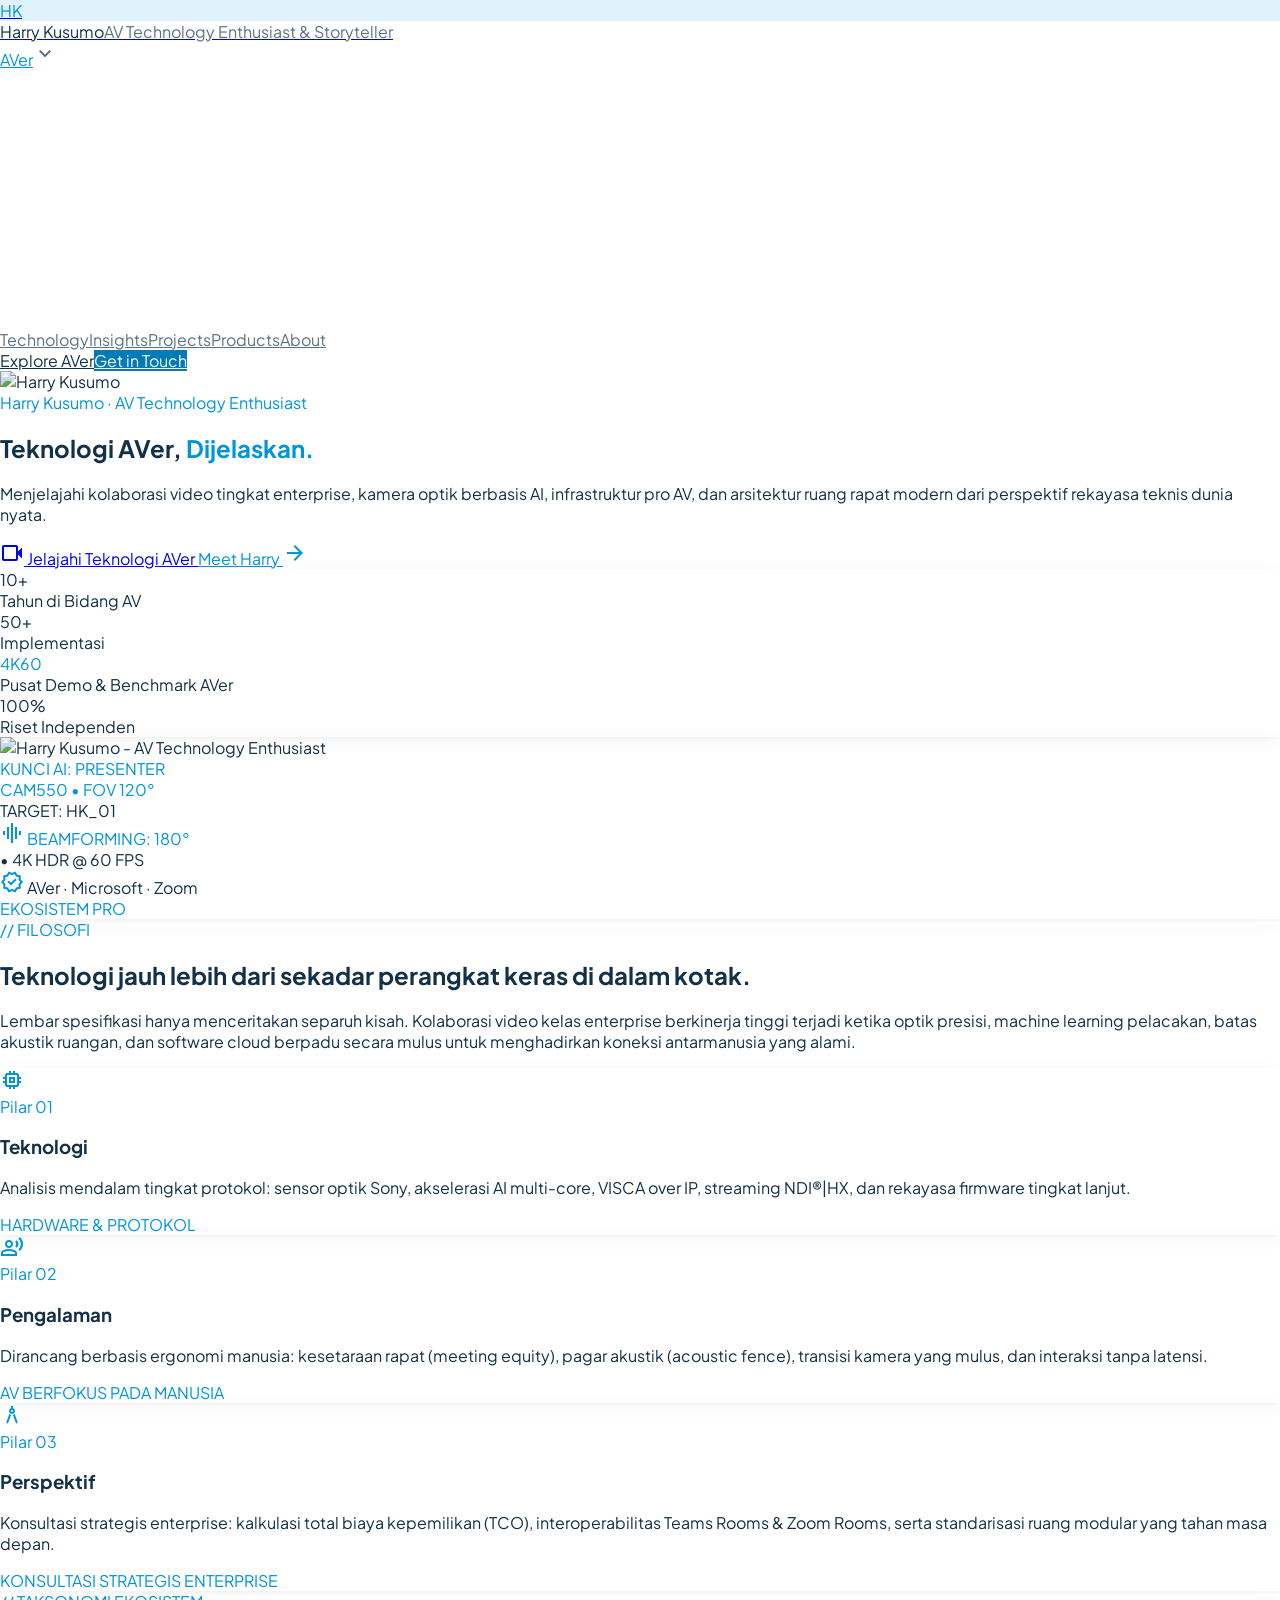
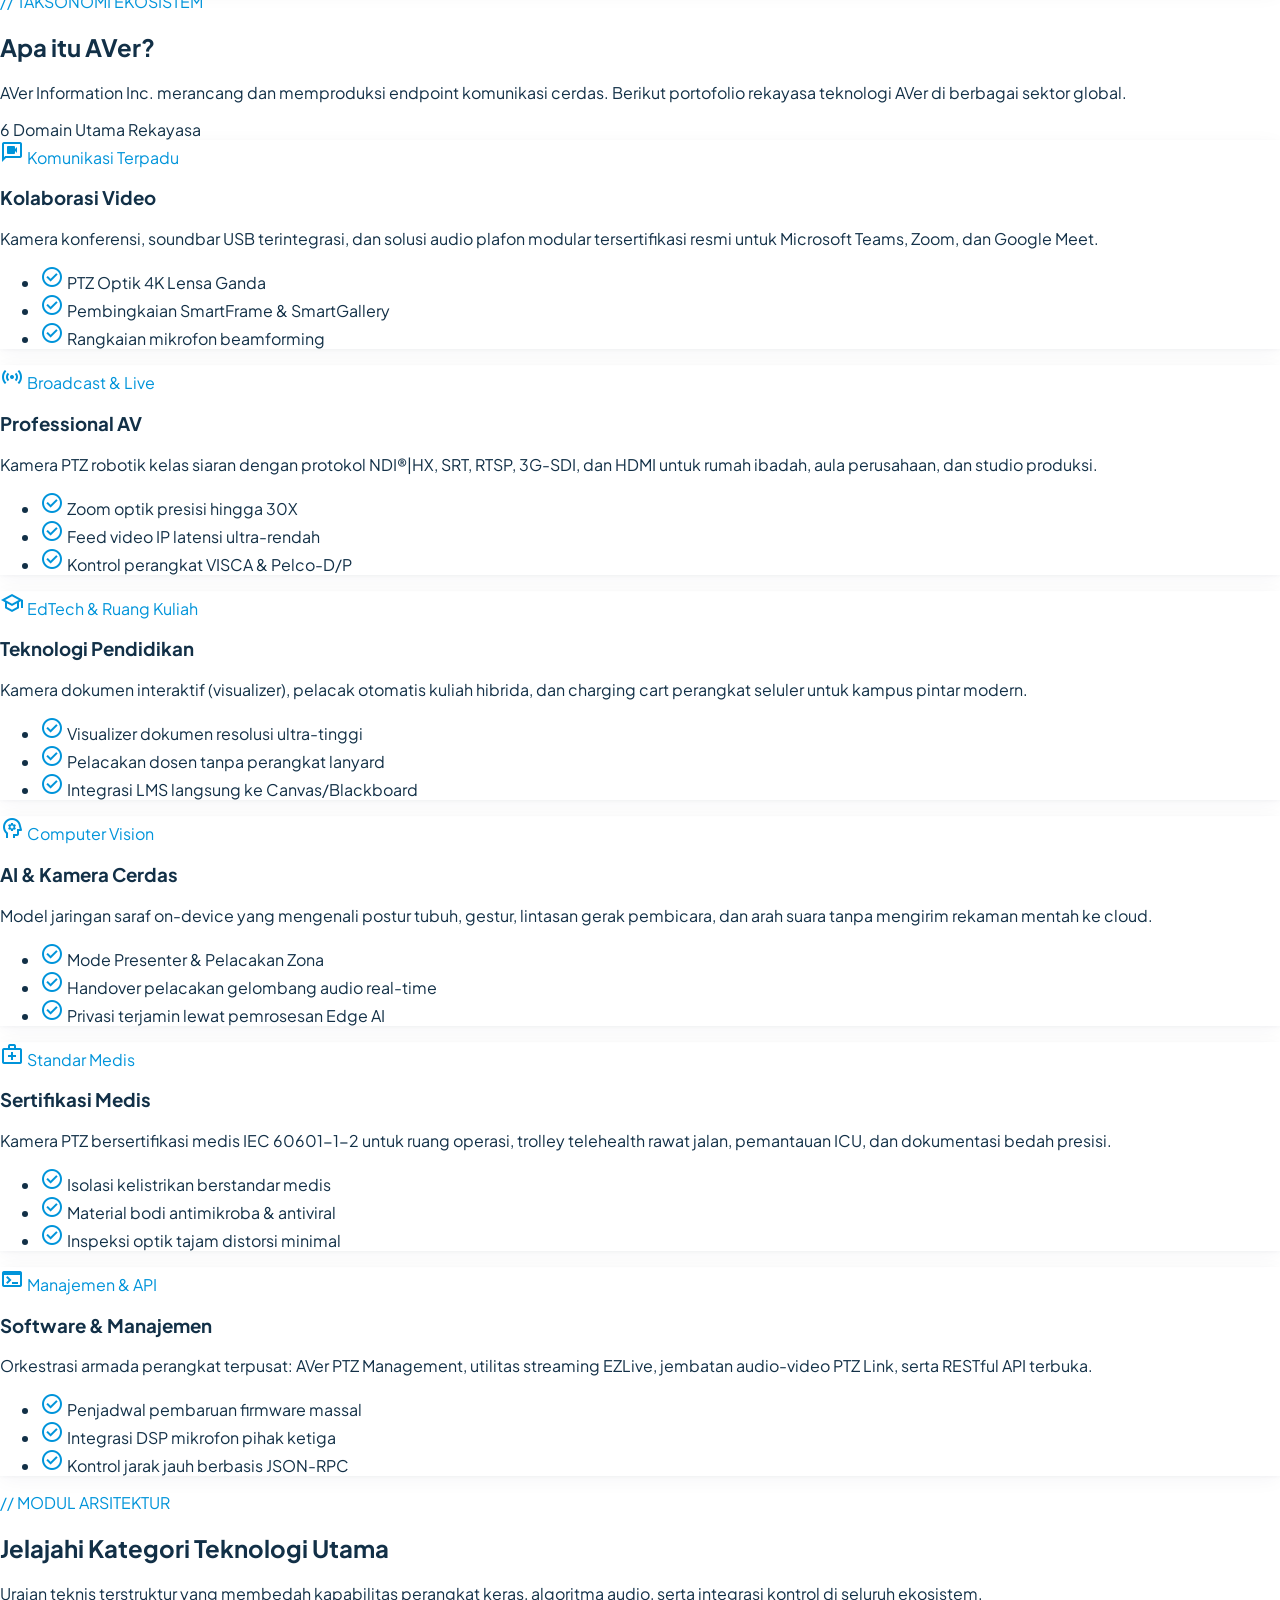
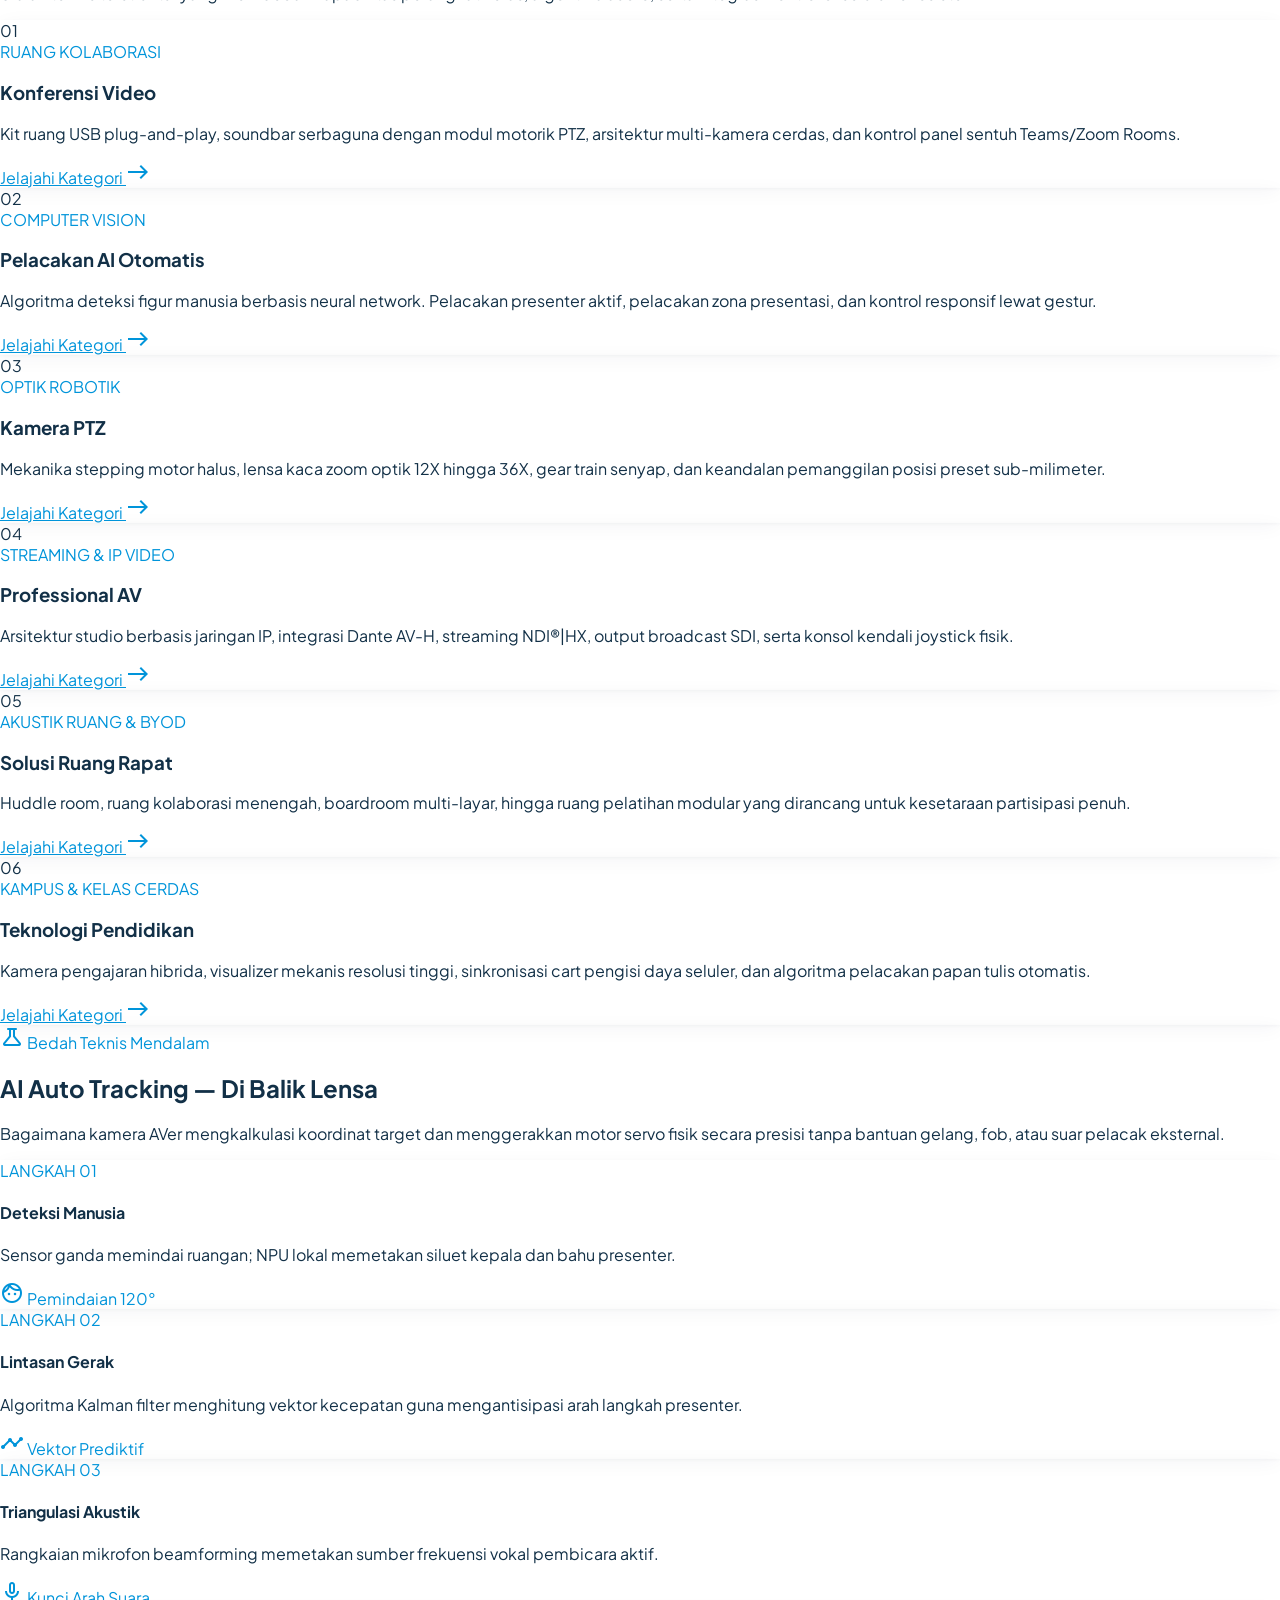
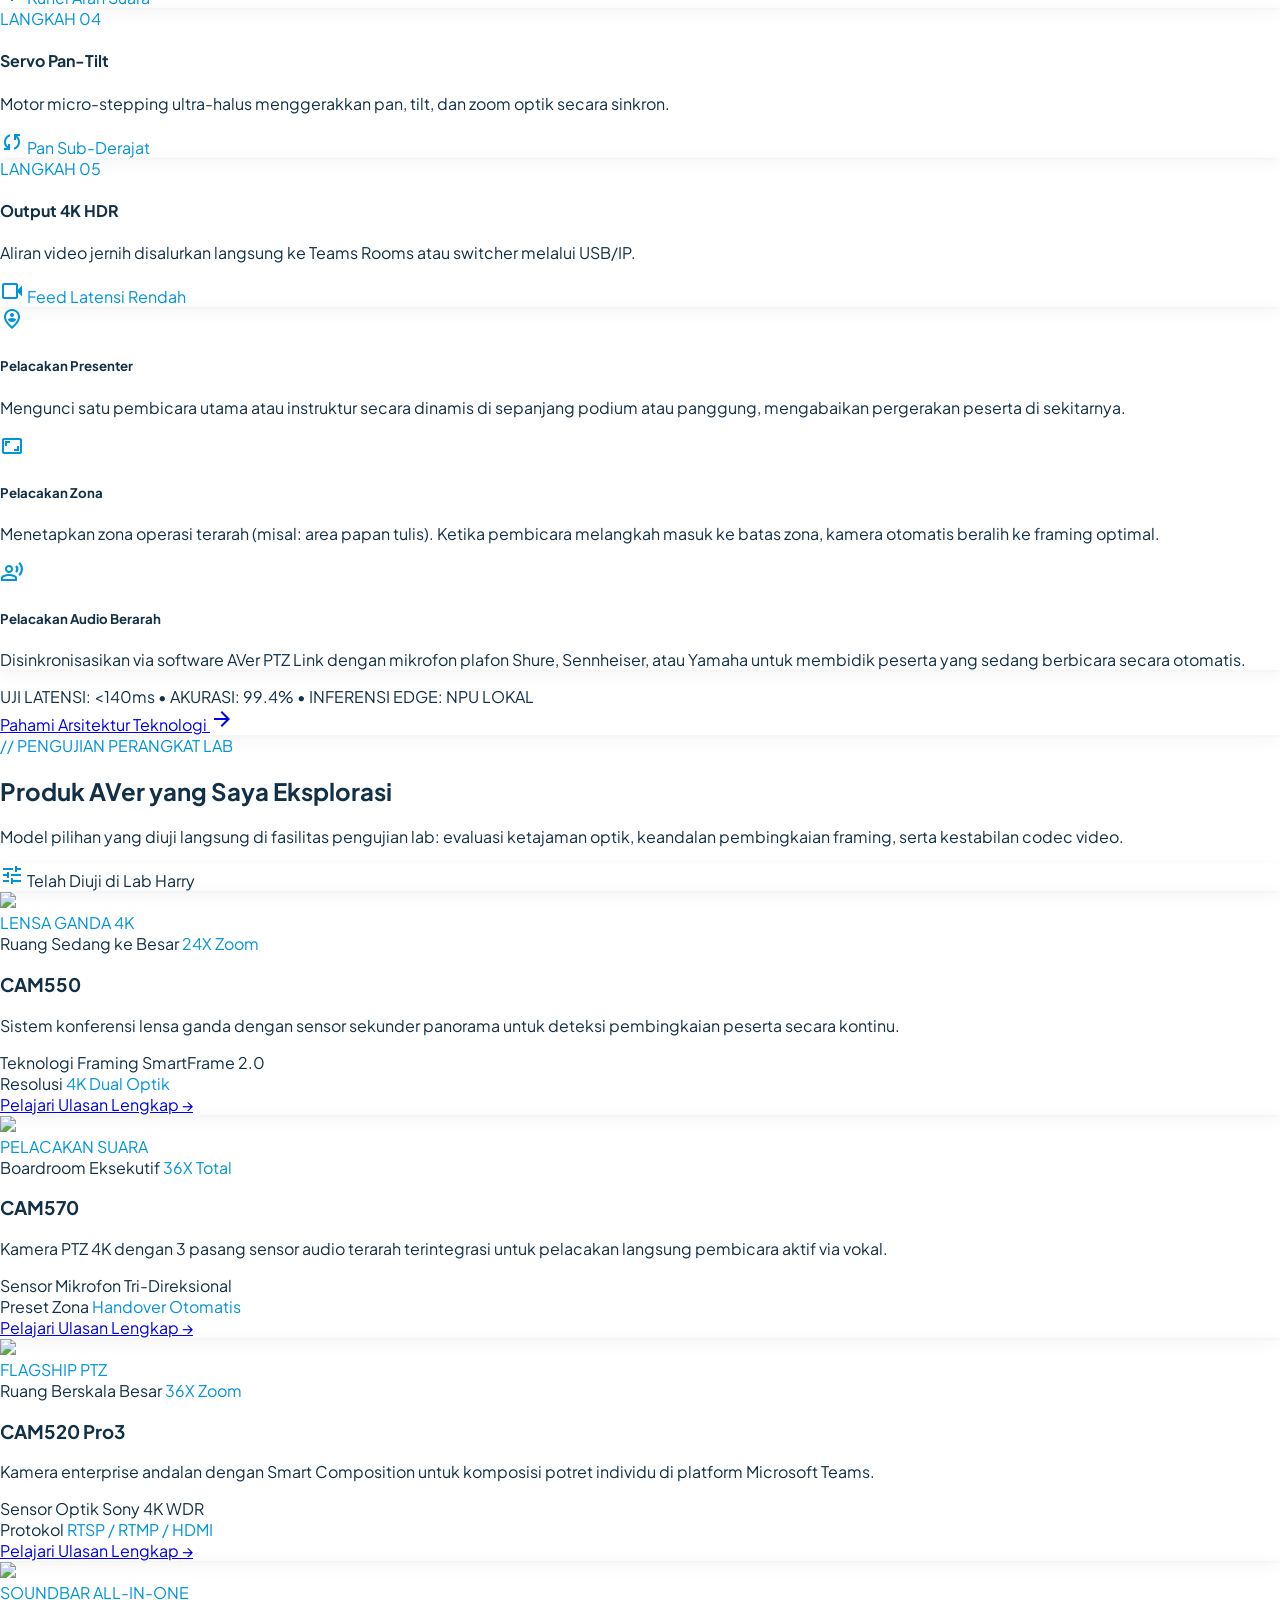
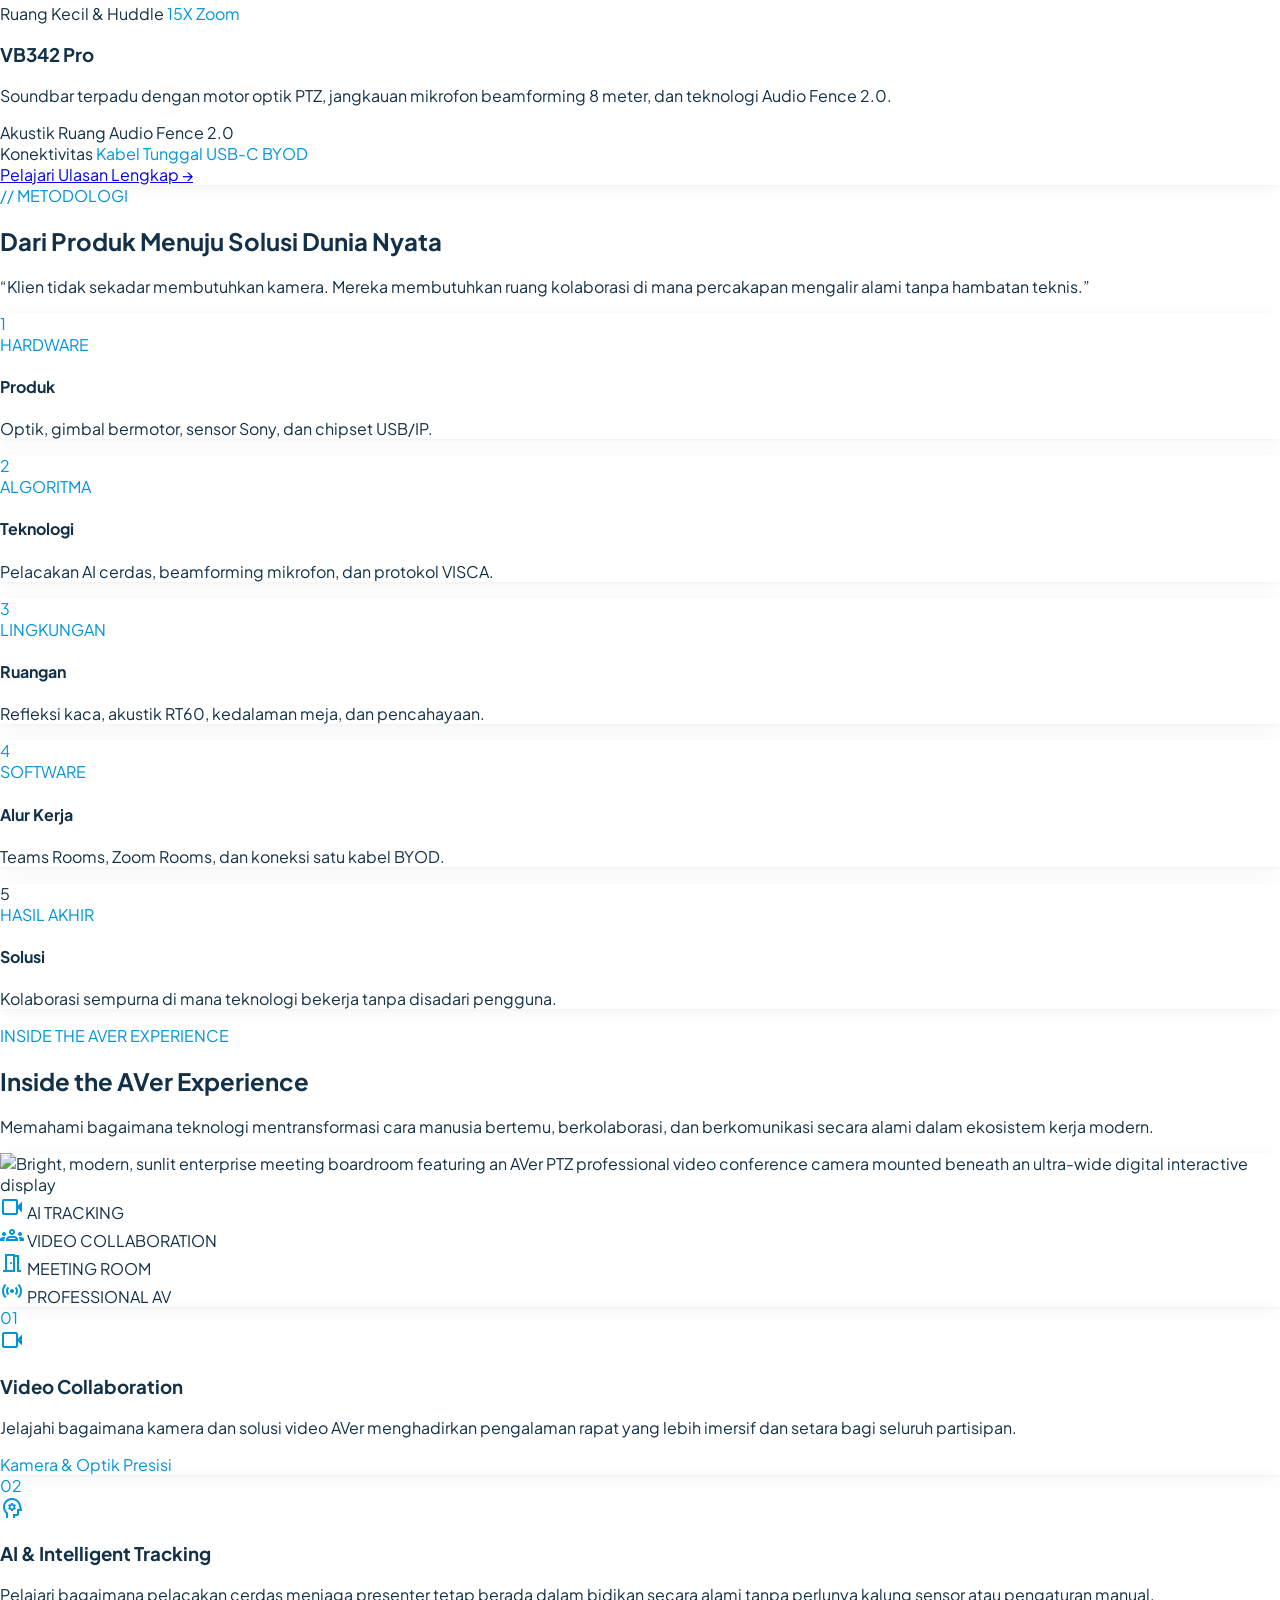
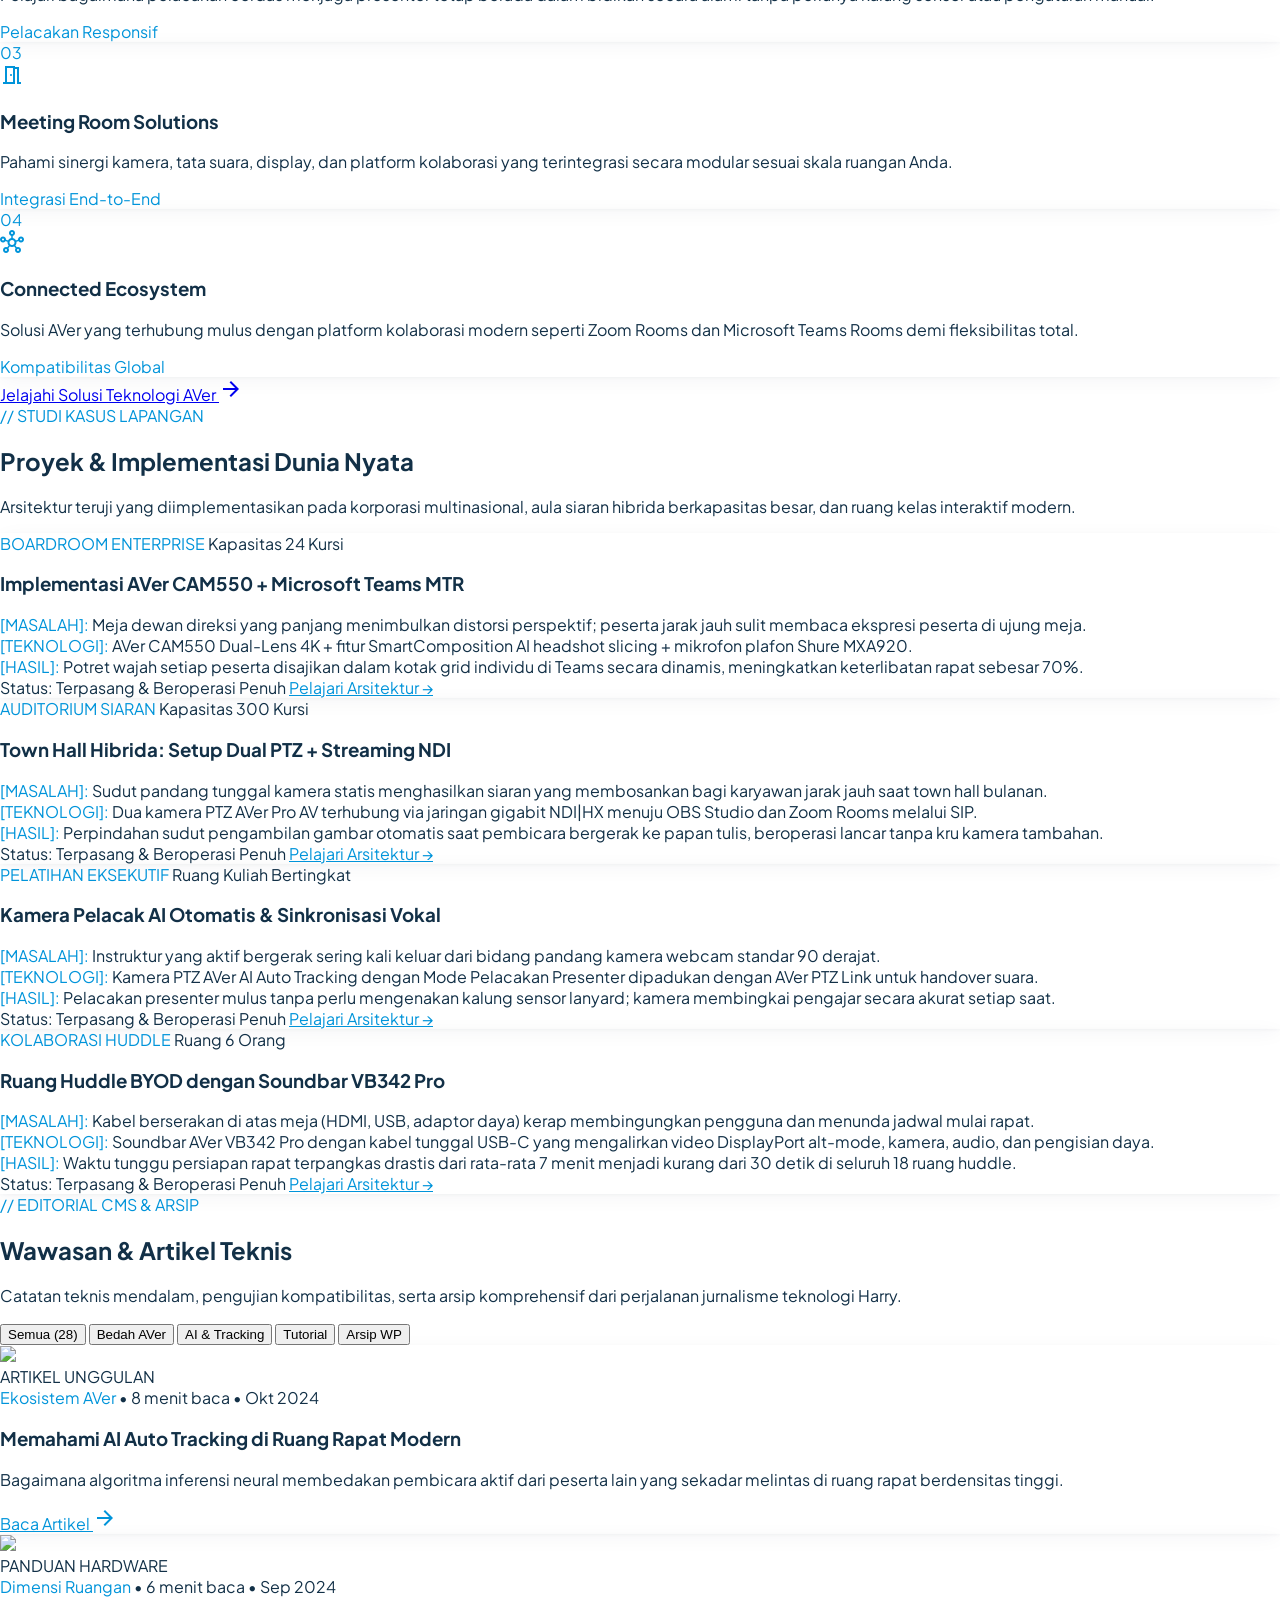
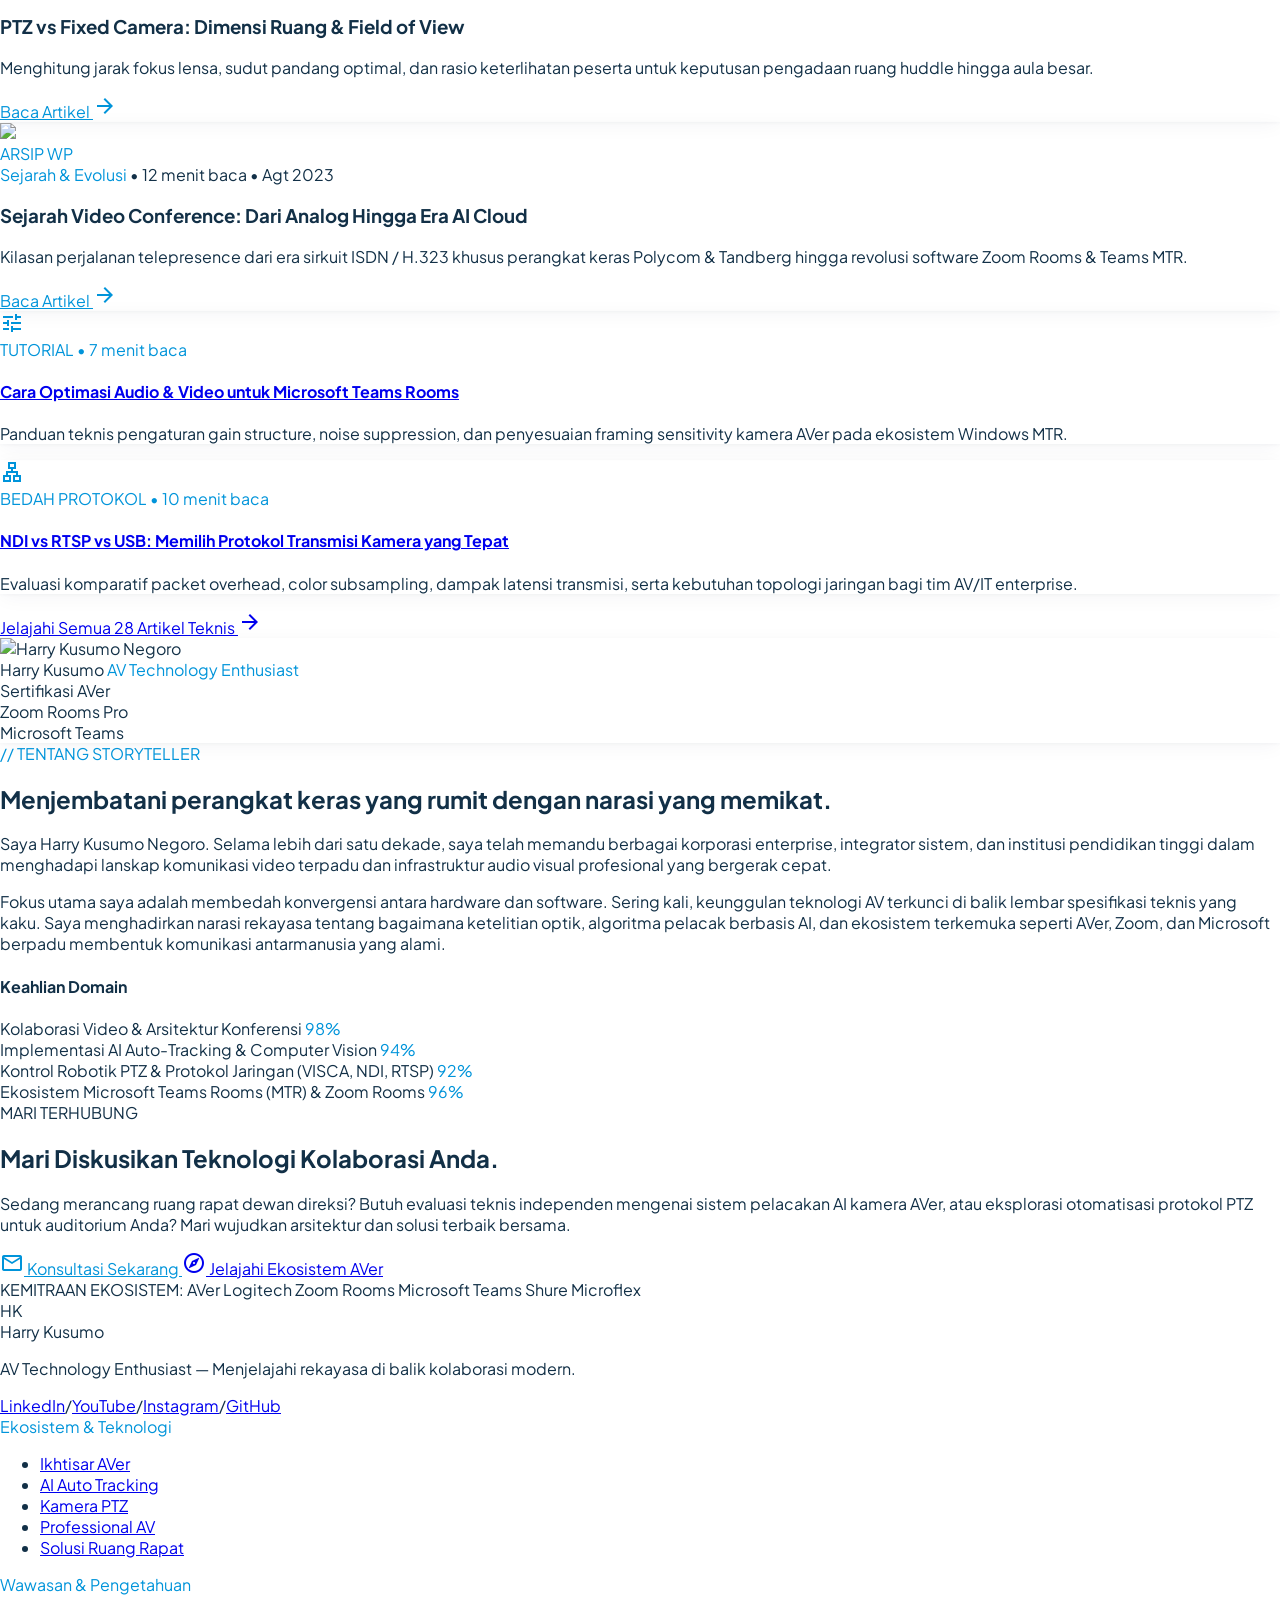
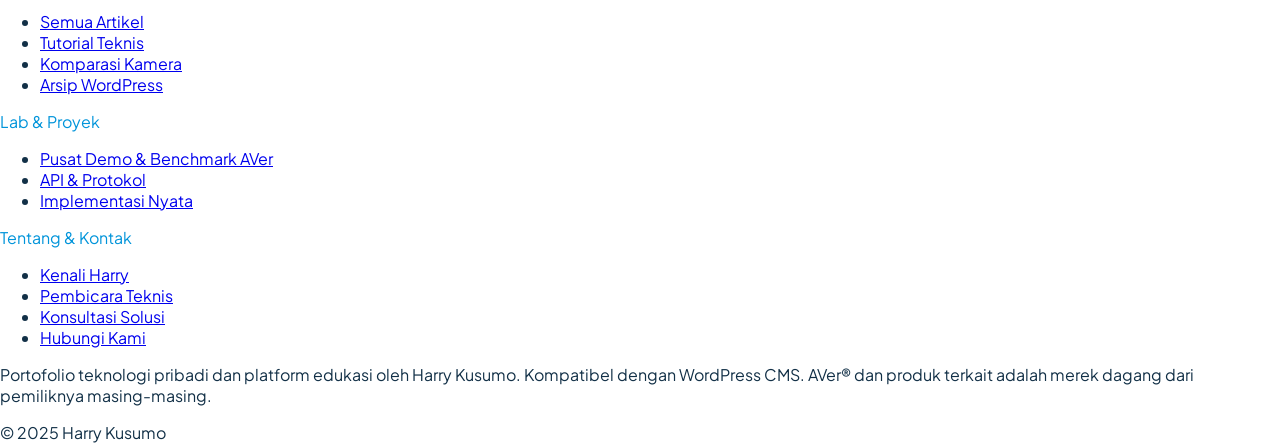
==== index.html @ a8d1ad48 "first commit" ====
<!DOCTYPE html><html class="light" lang="id" style=""><head>
<meta charset="utf-8"/>
<meta content="width=device-width, initial-scale=1.0" name="viewport"/>
<meta content="web_standard" name="shell-type"/>
<link href="https://fonts.googleapis.com" rel="preconnect"/>
<link crossorigin="" href="https://fonts.gstatic.com" rel="preconnect"/>
<link href="https://fonts.googleapis.com/css2?family=Inter:wght@400;500;600;700&amp;family=JetBrains+Mono:wght@400;500;600&amp;family=Plus+Jakarta+Sans:wght@400;500;600;700;800&amp;display=swap" rel="stylesheet"/>
<link href="https://fonts.googleapis.com/css2?family=Material+Symbols+Outlined:opsz,wght,FILL,GRAD@20..48,100..700,0..1,-50..200" rel="stylesheet"/>
<link href="style.css" rel="stylesheet"/>
<script src="https://cdn.tailwindcss.com?plugins=forms,container-queries"></script>
<script src="/tailwind-config.js"></script>
<style>
    @layer base {
      html, body { margin: 0; padding: 0; }
      body { overscroll-behavior: none; }
      main > :first-child { margin-top: 0 !important; }
      main > :last-child { margin-bottom: 0 !important; }
    }
    ::-webkit-scrollbar { display: none; }
    .mega-menu{opacity:0;visibility:hidden;transform:translateY(8px);transition:all 0.2s cubic-bezier(0.16,1,0.3,1);}
    .group:hover .mega-menu{opacity:1;visibility:visible;transform:translateY(0);}
</style>
</head>
<body class="bg-white font-body text-[15px] leading-relaxed text-slate-body antialiased selection:bg-primary/20 selection:text-dark-navy">
<!-- NAVIGASI ATAS TETAP (Putih Bersih + Aksen Biru AVer) -->
<header class="fixed top-0 left-0 right-0 w-full z-50 bg-surface-container-lowest/90 backdrop-blur-xl border-b border-outline-variant/30 shadow-[0_1px_8px_rgba(4,30,45,0.04)]"><div class="h-20 max-w-7xl mx-auto px-6 lg:px-12 flex items-center justify-between"><div class="flex items-center gap-8"><a class="flex items-center gap-3.5 group" data-path="home" href="index.html"><div class="w-10 h-10 rounded-lg bg-surface-container flex items-center justify-center border border-outline-variant/40 group-hover:border-primary transition-colors"><span class="font-headline-sm text-headline-sm text-primary font-bold">HK</span></div><div class="flex flex-col"><span class="font-label-md text-label-md font-bold text-on-surface tracking-tight leading-none group-hover:text-primary transition-colors">Harry Kusumo</span><span class="font-caption text-caption text-on-surface-variant font-medium mt-1 leading-none">AV Technology Enthusiast &amp; Storyteller</span></div></a><nav class="hidden lg:flex items-center gap-7" data-active-classes="text-primary font-bold"><div class="relative group py-6"><a aria-current="page" class="transition-colors flex items-center gap-1.5 text-primary font-bold" data-path="aver" href="aver.html">AVer<span class="material-symbols-outlined text-[18px] text-on-surface-variant group-hover:rotate-180 transition-transform duration-200">expand_more</span></a><div class="mega-menu absolute left-0 top-full w-[640px] bg-surface-container-lowest rounded-xl border border-outline-variant/40 shadow-[0_16px_36px_-4px_rgba(4,30,45,0.08),0_4px_12px_-2px_rgba(4,30,45,0.03)] p-6"><div class="grid grid-cols-2 gap-3.5"><a class="p-3 rounded-lg bg-surface hover:bg-surface-container-low transition-colors flex flex-col group/item" data-path="aver-about" href="aver_solutions.html#about-aver"><div class="flex items-center gap-2 mb-1"><span class="font-label-technical text-label-technical text-primary uppercase">01 Corporate</span></div><span class="font-label-md text-label-md text-on-surface font-semibold group-hover/item:text-primary transition-colors">About AVer</span><span class="font-caption text-caption text-on-surface-variant mt-0.5">Profil perusahaan, inovasi AI optics &amp; ekosistem AVer</span></a><a class="p-3 rounded-lg bg-surface hover:bg-surface-container-low transition-colors flex flex-col group/item" data-path="aver-solutions" href="aver_solutions.html"><div class="flex items-center gap-2 mb-1"><span class="font-label-technical text-label-technical text-primary uppercase">02 Ecosystem</span></div><span class="font-label-md text-label-md text-on-surface font-semibold group-hover/item:text-primary transition-colors">Solutions</span><span class="font-caption text-caption text-on-surface-variant mt-0.5">Meeting Rooms, Pro AV Broadcasting, Education &amp; Medical</span></a><a class="p-3 rounded-lg bg-surface hover:bg-surface-container-low transition-colors flex flex-col group/item" data-path="aver-products-cat" href="products.html"><div class="flex items-center gap-2 mb-1"><span class="font-label-technical text-label-technical text-primary uppercase">03 Hardware</span></div><span class="font-label-md text-label-md text-on-surface font-semibold group-hover/item:text-primary transition-colors">Products</span><span class="font-caption text-caption text-on-surface-variant mt-0.5">Kamera PTZ 4K, Video Bars, Audio Tracking &amp; Visualizer</span></a><a class="p-3 rounded-lg bg-surface hover:bg-surface-container-low transition-colors flex flex-col group/item" data-path="aver-support" href="product_detail.html#support"><div class="flex items-center gap-2 mb-1"><span class="font-label-technical text-label-technical text-primary uppercase">04 Service</span></div><span class="font-label-md text-label-md text-on-surface font-semibold group-hover/item:text-primary transition-colors">Support</span><span class="font-caption text-caption text-on-surface-variant mt-0.5">Garansi resmi, firmware update, &amp; konsultasi unit demo</span></a><a class="p-3 rounded-lg bg-surface hover:bg-surface-container-low transition-colors flex flex-col group/item col-span-2" data-path="aver-media-room" href="insights.html"><div class="flex items-center justify-between"><div class="flex flex-col"><div class="flex items-center gap-2 mb-1"><span class="font-label-technical text-label-technical text-primary uppercase">05 Press &amp; News</span></div><span class="font-label-md text-label-md text-on-surface font-semibold group-hover/item:text-primary transition-colors">Media Room</span><span class="font-caption text-caption text-on-surface-variant mt-0.5">Berita teknologi AVer terbaru, artikel teknis, &amp; liputan event</span></div><span class="material-symbols-outlined text-primary group-hover/item:translate-x-1 transition-transform">newspaper</span></div></a></div><div class="mt-4 pt-3.5 border-t border-outline-variant/30 flex items-center justify-between"><span class="font-caption text-caption text-on-surface-variant">Hardware architecture &amp; technical deep dives</span><a class="font-label-md text-label-md text-primary hover:text-primary-container font-semibold inline-flex items-center gap-1 transition-colors" data-path="aver-products" href="products.html">Explore All AVer Products →</a></div></div></div><a class="font-label-md text-label-md text-on-surface-variant hover:text-on-surface transition-colors" data-path="technology" href="index.html#core-tech">Technology</a><a class="font-label-md text-label-md text-on-surface-variant hover:text-on-surface transition-colors" data-path="insights" href="insights.html">Insights</a><a class="font-label-md text-label-md text-on-surface-variant hover:text-on-surface transition-colors" data-path="projects" href="index.html#projects">Projects</a><a class="font-label-md text-label-md text-on-surface-variant hover:text-on-surface transition-colors" data-path="products" href="products.html">Products</a><a class="font-label-md text-label-md text-on-surface-variant hover:text-on-surface transition-colors" data-path="about" href="about.html">About</a></nav></div><div class="flex items-center gap-3.5"><a class="hidden sm:inline-flex items-center justify-center px-4 h-10 rounded-lg bg-surface-container-lowest border border-outline-variant/50 text-on-surface font-label-md text-label-md hover:border-primary hover:text-primary transition-all" data-path="aver" href="aver.html">Explore AVer</a><a class="inline-flex items-center justify-center px-5 h-10 rounded-lg bg-primary-container text-on-primary-container font-label-md text-label-md hover:bg-primary transition-all shadow-[0_2px_8px_rgba(0,123,182,0.25)]" data-path="contact" href="contact.html">Get in Touch</a><div class="pl-2 border-l border-outline-variant/40"><img alt="Harry Kusumo" class="w-8 h-8 rounded-full object-cover border border-outline-variant/40" src="https://lh3.googleusercontent.com/aida/[base64]"/></div></div></div></header>
<main class="w-full pt-20 bg-white">
<!-- 1. HERO SECTION -->
<section class="relative w-full bg-gradient-to-b from-bg-light-alt via-white to-white overflow-hidden py-16 lg:py-24 border-b border-border-subtle">
<!-- Pencahayaan lembut khas rekayasa teknologi -->
<div class="absolute top-0 right-1/4 w-[600px] h-[350px] bg-primary/5 rounded-full blur-3xl pointer-events-none -z-10"></div>
<div class="max-w-7xl mx-auto px-6 lg:px-12">
<div class="grid grid-cols-1 lg:grid-cols-12 gap-12 items-center">
<!-- Kolom Kiri: Fokus Tipografi -->
<div class="lg:col-span-7 flex flex-col items-start">
<!-- Lencana Status -->
<div class="inline-flex items-center gap-2 px-3.5 py-1.5 rounded-full bg-bg-ice border border-border-clean mb-6 shadow-sm">
<span class="w-2 h-2 rounded-full bg-primary animate-pulse"></span>
<span class="font-code text-xs font-semibold text-primary uppercase tracking-wider">Harry Kusumo · AV Technology Enthusiast</span>
</div>
<!-- Judul Utama -->
<h1 class="font-headline font-extrabold text-4xl sm:text-5xl lg:text-[54px] tracking-tight leading-[1.12] mb-6 text-dark-navy">Teknologi AVer, <span class="text-primary">Dijelaskan.</span></h1>
<p class="font-body text-lg text-slate-body max-w-2xl mb-8 leading-relaxed">
              Menjelajahi kolaborasi video tingkat enterprise, kamera optik berbasis AI, infrastruktur pro AV, dan arsitektur ruang rapat modern dari perspektif rekayasa teknis dunia nyata.
            </p>
<!-- Tombol Aksi (Dual CTAs) -->
<div class="flex flex-wrap items-center gap-4 w-full sm:w-auto">
<a class="inline-flex items-center justify-center gap-2 px-6 py-3.5 rounded-lg bg-primary text-white font-headline text-sm font-semibold hover:bg-primary-dark transition-all shadow-md hover:shadow-primary/25" href="#aver-ecosystem">
<span class="material-symbols-outlined text-[20px]">videocam</span>
<span class="">Jelajahi Teknologi AVer</span>
</a>
<a class="inline-flex items-center justify-center gap-2 px-6 py-3.5 rounded-lg bg-white border border-primary text-primary font-headline text-sm font-semibold hover:bg-bg-ice transition-all shadow-sm" href="#about-harry">
<span class="">Meet Harry</span>
<span class="material-symbols-outlined text-[18px]">arrow_forward</span>
</a>
</div>
<!-- Metrik Telemetri Uji Lab -->
<div class="mt-12 pt-6 w-full grid grid-cols-2 sm:grid-cols-4 gap-4 bg-white border border-border-clean p-5 rounded-xl card-clean-shadow">
<div class="border-r border-border-clean/60 last:border-0 pr-2">
<div class="font-headline text-2xl font-bold text-dark-navy">10+</div>
<div class="font-code text-[11px] text-slate-body uppercase tracking-wider mt-1">Tahun di Bidang AV</div>
</div>
<div class="border-r border-border-clean/60 last:border-0 pr-2">
<div class="font-headline text-2xl font-bold text-dark-navy">50+</div>
<div class="font-code text-[11px] text-slate-body uppercase tracking-wider mt-1">Implementasi</div>
</div>
<div class="border-r border-border-clean/60 last:border-0 pr-2">
<div class="font-headline text-2xl font-bold text-primary">4K60</div>
<div class="font-code text-[11px] text-slate-body uppercase tracking-wider mt-1">Pusat Demo & Benchmark AVer</div>
</div>
<div>
<div class="font-headline text-2xl font-bold text-dark-navy">100%</div>
<div class="font-code text-[11px] text-slate-body uppercase tracking-wider mt-1">Riset Independen</div>
</div>
</div>
</div>
<!-- Kolom Kanan: Potret Harry dengan Antarmuka Analisis Ruangan Modern -->
<div class="lg:col-span-5 relative flex justify-center">
<div class="relative w-full max-w-md bg-white rounded-2xl p-3 border border-border-clean card-clean-shadow">
<!-- Pembingkaian Kamera yang Bersih -->
<div class="relative overflow-hidden rounded-xl bg-bg-light-alt aspect-[4/5] border border-border-clean">
<img alt="Harry Kusumo - AV Technology Enthusiast" class="w-full h-full object-cover object-top" src="https://lh3.googleusercontent.com/aida-public/[base64]">
<!-- Lapisan Retikel Biru Presisi -->
<div class="absolute inset-4 pointer-events-none flex flex-col justify-between">
<!-- Retikel Atas -->
<div class="flex justify-between items-start">
<div class="w-5 h-5 border-t-2 border-l-2 border-primary"></div>
<div class="bg-white/95 backdrop-blur-md px-2.5 py-1 rounded-md border border-border-clean font-code text-[10px] font-semibold text-primary flex items-center gap-1.5 shadow-sm">
<span class="w-1.5 h-1.5 rounded-full bg-primary animate-pulse"></span>
<span class="">KUNCI AI: PRESENTER</span>
</div>
<div class="w-5 h-5 border-t-2 border-r-2 border-primary"></div>
</div>
<!-- Kotak Pembatas Tengah -->
<div class="self-center w-40 h-44 border border-dashed border-primary/50 rounded-lg relative flex flex-col justify-between p-1.5">
<div class="font-code text-[9px] font-medium text-primary bg-white/90 px-1.5 py-0.5 rounded shadow-xs self-start border border-border-clean">
                      CAM550 • FOV 120°
                    </div>
<div class="font-code text-[9px] font-medium text-dark-navy bg-white/90 px-1.5 py-0.5 rounded shadow-xs self-end border border-border-clean">
                      TARGET: HK_01
                    </div>
</div>
<!-- Pembacaan Telemetri Bawah -->
<div class="flex justify-between items-end">
<div class="w-5 h-5 border-b-2 border-l-2 border-primary"></div>
<div class="bg-white/95 backdrop-blur-md px-3 py-1.5 rounded-lg border border-border-clean flex items-center gap-2.5 shadow-sm">
<div class="flex items-center gap-1 text-primary">
<span class="material-symbols-outlined text-[14px]">graphic_eq</span>
<span class="font-code text-[10px] font-semibold">BEAMFORMING: 180°</span>
</div>
<span class="text-border-clean font-bold">•</span>
<span class="font-code text-[10px] text-slate-body font-medium">4K HDR @ 60 FPS</span>
</div>
<div class="w-5 h-5 border-b-2 border-r-2 border-primary"></div>
</div>
</div>
</div>
<!-- Lencana Ekosistem Perangkat -->
<div class="mt-3 px-3.5 py-2.5 bg-bg-light-alt rounded-lg border border-border-clean flex items-center justify-between">
<div class="flex items-center gap-2">
<span class="material-symbols-outlined text-primary text-[18px]">verified</span>
<span class="font-code text-xs font-semibold text-dark-navy">AVer · Microsoft · Zoom</span>
</div>
<span class="font-code text-[11px] font-semibold text-primary bg-bg-ice border border-border-clean px-2.5 py-0.5 rounded">EKOSISTEM PRO</span>
</div>
</div>
</div>
</div>
</div>
</section>
<!-- 2. SECTION FILOSOFI (3 Pilar pada Latar Biru Sangat Terang #F4FAFD) -->
<section class="w-full bg-bg-light-alt py-20 border-b border-border-clean">
<div class="max-w-7xl mx-auto px-6 lg:px-12">
<div class="max-w-3xl mb-14">
<span class="font-code text-xs font-bold text-primary uppercase tracking-wider block mb-2">// FILOSOFI</span>
<h2 class="font-headline font-bold text-3xl sm:text-4xl text-dark-navy mb-4 leading-tight">
            Teknologi jauh lebih dari sekadar perangkat keras di dalam kotak.
          </h2>
<p class="font-body text-base sm:text-lg text-slate-body leading-relaxed">
            Lembar spesifikasi hanya menceritakan separuh kisah. Kolaborasi video kelas enterprise berkinerja tinggi terjadi ketika optik presisi, machine learning pelacakan, batas akustik ruangan, dan software cloud berpadu secara mulus untuk menghadirkan koneksi antarmanusia yang alami.
          </p>
</div>
<!-- 3 Pilar Utama -->
<div class="grid grid-cols-1 md:grid-cols-3 gap-8">
<!-- Pilar 01 -->
<div class="bg-white rounded-xl p-8 border border-border-clean card-clean-shadow card-hover-shadow flex flex-col justify-between group">
<div>
<div class="w-12 h-12 rounded-lg bg-bg-ice border border-border-clean text-primary flex items-center justify-center mb-6 group-hover:bg-primary group-hover:text-white transition-colors">
<span class="material-symbols-outlined text-[26px]">memory</span>
</div>
<div class="font-code text-xs font-bold text-primary uppercase tracking-wider mb-2">Pilar 01</div>
<h3 class="font-headline font-bold text-xl text-dark-navy mb-3">Teknologi</h3>
<p class="font-body text-sm text-slate-body leading-relaxed">
                Analisis mendalam tingkat protokol: sensor optik Sony, akselerasi AI multi-core, VISCA over IP, streaming NDI®|HX, dan rekayasa firmware tingkat lanjut.
              </p>
</div>
<div class="mt-6 pt-4 border-t border-border-clean/60 flex items-center gap-2 font-code text-xs font-semibold text-primary">
<span class="">HARDWARE &amp; PROTOKOL</span>
</div>
</div>
<!-- Pilar 02 -->
<div class="bg-white rounded-xl p-8 border border-border-clean card-clean-shadow card-hover-shadow flex flex-col justify-between group">
<div>
<div class="w-12 h-12 rounded-lg bg-bg-ice border border-border-clean text-primary flex items-center justify-center mb-6 group-hover:bg-primary group-hover:text-white transition-colors">
<span class="material-symbols-outlined text-[26px]">record_voice_over</span>
</div>
<div class="font-code text-xs font-bold text-primary uppercase tracking-wider mb-2">Pilar 02</div>
<h3 class="font-headline font-bold text-xl text-dark-navy mb-3">Pengalaman</h3>
<p class="font-body text-sm text-slate-body leading-relaxed">
                Dirancang berbasis ergonomi manusia: kesetaraan rapat (meeting equity), pagar akustik (acoustic fence), transisi kamera yang mulus, dan interaksi tanpa latensi.
              </p>
</div>
<div class="mt-6 pt-4 border-t border-border-clean/60 flex items-center gap-2 font-code text-xs font-semibold text-primary">
<span class="">AV BERFOKUS PADA MANUSIA</span>
</div>
</div>
<!-- Pilar 03 -->
<div class="bg-white rounded-xl p-8 border border-border-clean card-clean-shadow card-hover-shadow flex flex-col justify-between group">
<div>
<div class="w-12 h-12 rounded-lg bg-bg-ice border border-border-clean text-primary flex items-center justify-center mb-6 group-hover:bg-primary group-hover:text-white transition-colors">
<span class="material-symbols-outlined text-[26px]">architecture</span>
</div>
<div class="font-code text-xs font-bold text-primary uppercase tracking-wider mb-2">Pilar 03</div>
<h3 class="font-headline font-bold text-xl text-dark-navy mb-3">Perspektif</h3>
<p class="font-body text-sm text-slate-body leading-relaxed">
                Konsultasi strategis enterprise: kalkulasi total biaya kepemilikan (TCO), interoperabilitas Teams Rooms &amp; Zoom Rooms, serta standarisasi ruang modular yang tahan masa depan.
              </p>
</div>
<div class="mt-6 pt-4 border-t border-border-clean/60 flex items-center gap-2 font-code text-xs font-semibold text-primary">
<span class="">KONSULTASI STRATEGIS ENTERPRISE</span>
</div>
</div>
</div>
</div>
</section>
<!-- 3. APA ITU AVer? (PETA TAKSONOMI EKOSISTEM) -->
<section class="w-full py-24 bg-white border-b border-border-clean" id="aver-ecosystem">
<div class="max-w-7xl mx-auto px-6 lg:px-12">
<div class="flex flex-col md:flex-row md:items-end justify-between mb-16 gap-6">
<div>
<span class="font-code text-xs font-bold text-primary uppercase tracking-wider block mb-2">// TAKSONOMI EKOSISTEM</span>
<h2 class="font-headline font-bold text-3xl sm:text-4xl text-dark-navy tracking-tight">Apa itu AVer?</h2>
<p class="font-body text-base text-slate-body max-w-2xl mt-3">
              AVer Information Inc. merancang dan memproduksi endpoint komunikasi cerdas. Berikut portofolio rekayasa teknologi AVer di berbagai sektor global.
            </p>
</div>
<div class="flex items-center gap-2.5 bg-bg-ice border border-border-clean px-4 py-2 rounded-lg shrink-0">
<span class="w-2.5 h-2.5 rounded-full bg-primary"></span>
<span class="font-code text-xs font-semibold text-dark-navy">6 Domain Utama Rekayasa</span>
</div>
</div>
<!-- Grid 6 Domain Ekosistem -->
<div class="grid grid-cols-1 md:grid-cols-2 lg:grid-cols-3 gap-6">
<!-- Domain 1 -->
<div class="bg-white rounded-xl p-7 border border-border-clean card-clean-shadow card-hover-shadow flex flex-col justify-between">
<div>
<div class="flex items-center justify-between mb-4">
<span class="material-symbols-outlined text-primary text-[32px]">video_chat</span>
<span class="font-code text-[11px] font-semibold px-2.5 py-1 rounded bg-bg-ice text-primary border border-border-clean uppercase">Komunikasi Terpadu</span>
</div>
<h3 class="font-headline font-bold text-xl text-dark-navy mb-2">Kolaborasi Video</h3>
<p class="font-body text-sm text-slate-body leading-relaxed mb-4">
                Kamera konferensi, soundbar USB terintegrasi, dan solusi audio plafon modular tersertifikasi resmi untuk Microsoft Teams, Zoom, dan Google Meet.
              </p>
</div>
<ul class="font-body text-xs text-slate-body space-y-2 pt-4 bg-bg-light-alt p-3.5 rounded-lg border border-border-clean/80">
<li class="flex items-center gap-2"><span class="material-symbols-outlined text-primary text-[16px]">check_circle</span> PTZ Optik 4K Lensa Ganda</li>
<li class="flex items-center gap-2"><span class="material-symbols-outlined text-primary text-[16px]">check_circle</span> Pembingkaian SmartFrame &amp; SmartGallery</li>
<li class="flex items-center gap-2"><span class="material-symbols-outlined text-primary text-[16px]">check_circle</span> Rangkaian mikrofon beamforming</li>
</ul>
</div>
<!-- Domain 2 -->
<div class="bg-white rounded-xl p-7 border border-border-clean card-clean-shadow card-hover-shadow flex flex-col justify-between">
<div>
<div class="flex items-center justify-between mb-4">
<span class="material-symbols-outlined text-primary text-[32px]">sensors</span>
<span class="font-code text-[11px] font-semibold px-2.5 py-1 rounded bg-bg-ice text-primary border border-border-clean uppercase">Broadcast &amp; Live</span>
</div>
<h3 class="font-headline font-bold text-xl text-dark-navy mb-2">Professional AV</h3>
<p class="font-body text-sm text-slate-body leading-relaxed mb-4">
                Kamera PTZ robotik kelas siaran dengan protokol NDI®|HX, SRT, RTSP, 3G-SDI, dan HDMI untuk rumah ibadah, aula perusahaan, dan studio produksi.
              </p>
</div>
<ul class="font-body text-xs text-slate-body space-y-2 pt-4 bg-bg-light-alt p-3.5 rounded-lg border border-border-clean/80">
<li class="flex items-center gap-2"><span class="material-symbols-outlined text-primary text-[16px]">check_circle</span> Zoom optik presisi hingga 30X</li>
<li class="flex items-center gap-2"><span class="material-symbols-outlined text-primary text-[16px]">check_circle</span> Feed video IP latensi ultra-rendah</li>
<li class="flex items-center gap-2"><span class="material-symbols-outlined text-primary text-[16px]">check_circle</span> Kontrol perangkat VISCA &amp; Pelco-D/P</li>
</ul>
</div>
<!-- Domain 3 -->
<div class="bg-white rounded-xl p-7 border border-border-clean card-clean-shadow card-hover-shadow flex flex-col justify-between">
<div>
<div class="flex items-center justify-between mb-4">
<span class="material-symbols-outlined text-primary text-[32px]">school</span>
<span class="font-code text-[11px] font-semibold px-2.5 py-1 rounded bg-bg-ice text-primary border border-border-clean uppercase">EdTech &amp; Ruang Kuliah</span>
</div>
<h3 class="font-headline font-bold text-xl text-dark-navy mb-2">Teknologi Pendidikan</h3>
<p class="font-body text-sm text-slate-body leading-relaxed mb-4">
                Kamera dokumen interaktif (visualizer), pelacak otomatis kuliah hibrida, dan charging cart perangkat seluler untuk kampus pintar modern.
              </p>
</div>
<ul class="font-body text-xs text-slate-body space-y-2 pt-4 bg-bg-light-alt p-3.5 rounded-lg border border-border-clean/80">
<li class="flex items-center gap-2"><span class="material-symbols-outlined text-primary text-[16px]">check_circle</span> Visualizer dokumen resolusi ultra-tinggi</li>
<li class="flex items-center gap-2"><span class="material-symbols-outlined text-primary text-[16px]">check_circle</span> Pelacakan dosen tanpa perangkat lanyard</li>
<li class="flex items-center gap-2"><span class="material-symbols-outlined text-primary text-[16px]">check_circle</span> Integrasi LMS langsung ke Canvas/Blackboard</li>
</ul>
</div>
<!-- Domain 4 -->
<div class="bg-white rounded-xl p-7 border border-border-clean card-clean-shadow card-hover-shadow flex flex-col justify-between">
<div>
<div class="flex items-center justify-between mb-4">
<span class="material-symbols-outlined text-primary text-[32px]">psychology</span>
<span class="font-code text-[11px] font-semibold px-2.5 py-1 rounded bg-bg-ice text-primary border border-border-clean uppercase">Computer Vision</span>
</div>
<h3 class="font-headline font-bold text-xl text-dark-navy mb-2">AI &amp; Kamera Cerdas</h3>
<p class="font-body text-sm text-slate-body leading-relaxed mb-4">
                Model jaringan saraf on-device yang mengenali postur tubuh, gestur, lintasan gerak pembicara, dan arah suara tanpa mengirim rekaman mentah ke cloud.
              </p>
</div>
<ul class="font-body text-xs text-slate-body space-y-2 pt-4 bg-bg-light-alt p-3.5 rounded-lg border border-border-clean/80">
<li class="flex items-center gap-2"><span class="material-symbols-outlined text-primary text-[16px]">check_circle</span> Mode Presenter &amp; Pelacakan Zona</li>
<li class="flex items-center gap-2"><span class="material-symbols-outlined text-primary text-[16px]">check_circle</span> Handover pelacakan gelombang audio real-time</li>
<li class="flex items-center gap-2"><span class="material-symbols-outlined text-primary text-[16px]">check_circle</span> Privasi terjamin lewat pemrosesan Edge AI</li>
</ul>
</div>
<!-- Domain 5 -->
<div class="bg-white rounded-xl p-7 border border-border-clean card-clean-shadow card-hover-shadow flex flex-col justify-between">
<div>
<div class="flex items-center justify-between mb-4">
<span class="material-symbols-outlined text-primary text-[32px]">medical_services</span>
<span class="font-code text-[11px] font-semibold px-2.5 py-1 rounded bg-bg-ice text-primary border border-border-clean uppercase">Standar Medis</span>
</div>
<h3 class="font-headline font-bold text-xl text-dark-navy mb-2">Sertifikasi Medis</h3>
<p class="font-body text-sm text-slate-body leading-relaxed mb-4">
                Kamera PTZ bersertifikasi medis IEC 60601-1-2 untuk ruang operasi, trolley telehealth rawat jalan, pemantauan ICU, dan dokumentasi bedah presisi.
              </p>
</div>
<ul class="font-body text-xs text-slate-body space-y-2 pt-4 bg-bg-light-alt p-3.5 rounded-lg border border-border-clean/80">
<li class="flex items-center gap-2"><span class="material-symbols-outlined text-primary text-[16px]">check_circle</span> Isolasi kelistrikan berstandar medis</li>
<li class="flex items-center gap-2"><span class="material-symbols-outlined text-primary text-[16px]">check_circle</span> Material bodi antimikroba &amp; antiviral</li>
<li class="flex items-center gap-2"><span class="material-symbols-outlined text-primary text-[16px]">check_circle</span> Inspeksi optik tajam distorsi minimal</li>
</ul>
</div>
<!-- Domain 6 -->
<div class="bg-white rounded-xl p-7 border border-border-clean card-clean-shadow card-hover-shadow flex flex-col justify-between">
<div>
<div class="flex items-center justify-between mb-4">
<span class="material-symbols-outlined text-primary text-[32px]">terminal</span>
<span class="font-code text-[11px] font-semibold px-2.5 py-1 rounded bg-bg-ice text-primary border border-border-clean uppercase">Manajemen &amp; API</span>
</div>
<h3 class="font-headline font-bold text-xl text-dark-navy mb-2">Software &amp; Manajemen</h3>
<p class="font-body text-sm text-slate-body leading-relaxed mb-4">
                Orkestrasi armada perangkat terpusat: AVer PTZ Management, utilitas streaming EZLive, jembatan audio-video PTZ Link, serta RESTful API terbuka.
              </p>
</div>
<ul class="font-body text-xs text-slate-body space-y-2 pt-4 bg-bg-light-alt p-3.5 rounded-lg border border-border-clean/80">
<li class="flex items-center gap-2"><span class="material-symbols-outlined text-primary text-[16px]">check_circle</span> Penjadwal pembaruan firmware massal</li>
<li class="flex items-center gap-2"><span class="material-symbols-outlined text-primary text-[16px]">check_circle</span> Integrasi DSP mikrofon pihak ketiga</li>
<li class="flex items-center gap-2"><span class="material-symbols-outlined text-primary text-[16px]">check_circle</span> Kontrol jarak jauh berbasis JSON-RPC</li>
</ul>
</div>
</div>
</div>
</section>
<!-- 4. JELAJAHI TEKNOLOGI UTAMA AVER -->
<section class="w-full bg-bg-light-alt py-24 border-b border-border-clean" id="core-tech">
<div class="max-w-7xl mx-auto px-6 lg:px-12">
<div class="mb-14">
<span class="font-code text-xs font-bold text-primary uppercase tracking-wider block mb-2">// MODUL ARSITEKTUR</span>
<h2 class="font-headline font-bold text-3xl sm:text-4xl text-dark-navy">Jelajahi Kategori Teknologi Utama</h2>
<p class="font-body text-base text-slate-body max-w-2xl mt-2">
            Uraian teknis terstruktur yang membedah kapabilitas perangkat keras, algoritma audio, serta integrasi kontrol di seluruh ekosistem.
          </p>
</div>
<div class="grid grid-cols-1 md:grid-cols-2 lg:grid-cols-3 gap-8">
<!-- 01 Konferensi Video -->
<div class="bg-white p-8 rounded-xl border border-border-clean card-clean-shadow card-hover-shadow flex flex-col justify-between relative group overflow-hidden">
<div class="absolute top-4 right-6 font-code text-3xl font-extrabold text-border-clean group-hover:text-primary/30 transition-colors">01</div>
<div>
<span class="font-code text-xs font-bold text-primary uppercase tracking-wider">RUANG KOLABORASI</span>
<h3 class="font-headline font-bold text-xl text-dark-navy mt-2 mb-3">Konferensi Video</h3>
<p class="font-body text-sm text-slate-body mb-6 leading-relaxed">
                Kit ruang USB plug-and-play, soundbar serbaguna dengan modul motorik PTZ, arsitektur multi-kamera cerdas, dan kontrol panel sentuh Teams/Zoom Rooms.
              </p>
</div>
<a class="inline-flex items-center gap-2 font-headline font-semibold text-sm text-primary hover:text-primary-dark transition-colors" href="#">
<span class="">Jelajahi Kategori</span>
<span class="material-symbols-outlined text-[18px]">east</span>
</a>
</div>
<!-- 02 Pelacakan AI Otomatis -->
<div class="bg-white p-8 rounded-xl border border-border-clean card-clean-shadow card-hover-shadow flex flex-col justify-between relative group overflow-hidden">
<div class="absolute top-4 right-6 font-code text-3xl font-extrabold text-border-clean group-hover:text-primary/30 transition-colors">02</div>
<div>
<span class="font-code text-xs font-bold text-primary uppercase tracking-wider">COMPUTER VISION</span>
<h3 class="font-headline font-bold text-xl text-dark-navy mt-2 mb-3">Pelacakan AI Otomatis</h3>
<p class="font-body text-sm text-slate-body mb-6 leading-relaxed">
                Algoritma deteksi figur manusia berbasis neural network. Pelacakan presenter aktif, pelacakan zona presentasi, dan kontrol responsif lewat gestur.
              </p>
</div>
<a class="inline-flex items-center gap-2 font-headline font-semibold text-sm text-primary hover:text-primary-dark transition-colors" href="#">
<span class="">Jelajahi Kategori</span>
<span class="material-symbols-outlined text-[18px]">east</span>
</a>
</div>
<!-- 03 Kamera PTZ -->
<div class="bg-white p-8 rounded-xl border border-border-clean card-clean-shadow card-hover-shadow flex flex-col justify-between relative group overflow-hidden">
<div class="absolute top-4 right-6 font-code text-3xl font-extrabold text-border-clean group-hover:text-primary/30 transition-colors">03</div>
<div>
<span class="font-code text-xs font-bold text-primary uppercase tracking-wider">OPTIK ROBOTIK</span>
<h3 class="font-headline font-bold text-xl text-dark-navy mt-2 mb-3">Kamera PTZ</h3>
<p class="font-body text-sm text-slate-body mb-6 leading-relaxed">
                Mekanika stepping motor halus, lensa kaca zoom optik 12X hingga 36X, gear train senyap, dan keandalan pemanggilan posisi preset sub-milimeter.
              </p>
</div>
<a class="inline-flex items-center gap-2 font-headline font-semibold text-sm text-primary hover:text-primary-dark transition-colors" href="#">
<span class="">Jelajahi Kategori</span>
<span class="material-symbols-outlined text-[18px]">east</span>
</a>
</div>
<!-- 04 Professional AV -->
<div class="bg-white p-8 rounded-xl border border-border-clean card-clean-shadow card-hover-shadow flex flex-col justify-between relative group overflow-hidden">
<div class="absolute top-4 right-6 font-code text-3xl font-extrabold text-border-clean group-hover:text-primary/30 transition-colors">04</div>
<div>
<span class="font-code text-xs font-bold text-primary uppercase tracking-wider">STREAMING &amp; IP VIDEO</span>
<h3 class="font-headline font-bold text-xl text-dark-navy mt-2 mb-3">Professional AV</h3>
<p class="font-body text-sm text-slate-body mb-6 leading-relaxed">
                Arsitektur studio berbasis jaringan IP, integrasi Dante AV-H, streaming NDI®|HX, output broadcast SDI, serta konsol kendali joystick fisik.
              </p>
</div>
<a class="inline-flex items-center gap-2 font-headline font-semibold text-sm text-primary hover:text-primary-dark transition-colors" href="#">
<span class="">Jelajahi Kategori</span>
<span class="material-symbols-outlined text-[18px]">east</span>
</a>
</div>
<!-- 05 Solusi Ruang Rapat -->
<div class="bg-white p-8 rounded-xl border border-border-clean card-clean-shadow card-hover-shadow flex flex-col justify-between relative group overflow-hidden">
<div class="absolute top-4 right-6 font-code text-3xl font-extrabold text-border-clean group-hover:text-primary/30 transition-colors">05</div>
<div>
<span class="font-code text-xs font-bold text-primary uppercase tracking-wider">AKUSTIK RUANG &amp; BYOD</span>
<h3 class="font-headline font-bold text-xl text-dark-navy mt-2 mb-3">Solusi Ruang Rapat</h3>
<p class="font-body text-sm text-slate-body mb-6 leading-relaxed">
                Huddle room, ruang kolaborasi menengah, boardroom multi-layar, hingga ruang pelatihan modular yang dirancang untuk kesetaraan partisipasi penuh.
              </p>
</div>
<a class="inline-flex items-center gap-2 font-headline font-semibold text-sm text-primary hover:text-primary-dark transition-colors" href="#">
<span class="">Jelajahi Kategori</span>
<span class="material-symbols-outlined text-[18px]">east</span>
</a>
</div>
<!-- 06 Teknologi Pendidikan -->
<div class="bg-white p-8 rounded-xl border border-border-clean card-clean-shadow card-hover-shadow flex flex-col justify-between relative group overflow-hidden">
<div class="absolute top-4 right-6 font-code text-3xl font-extrabold text-border-clean group-hover:text-primary/30 transition-colors">06</div>
<div>
<span class="font-code text-xs font-bold text-primary uppercase tracking-wider">KAMPUS &amp; KELAS CERDAS</span>
<h3 class="font-headline font-bold text-xl text-dark-navy mt-2 mb-3">Teknologi Pendidikan</h3>
<p class="font-body text-sm text-slate-body mb-6 leading-relaxed">
                Kamera pengajaran hibrida, visualizer mekanis resolusi tinggi, sinkronisasi cart pengisi daya seluler, dan algoritma pelacakan papan tulis otomatis.
              </p>
</div>
<a class="inline-flex items-center gap-2 font-headline font-semibold text-sm text-primary hover:text-primary-dark transition-colors" href="#">
<span class="">Jelajahi Kategori</span>
<span class="material-symbols-outlined text-[18px]">east</span>
</a>
</div>
</div>
</div>
</section>
<!-- 5. BEDAH TEKNOLOGI UNGGULAN: DI BALIK LENSA AI AUTO TRACKING -->
<section class="w-full py-24 bg-white border-b border-border-clean">
<div class="max-w-7xl mx-auto px-6 lg:px-12">
<div class="bg-gradient-to-br from-bg-light-alt to-white rounded-2xl p-8 lg:p-12 border border-border-clean card-clean-shadow relative overflow-hidden">
<div class="max-w-2xl mb-12">
<div class="inline-flex items-center gap-2 px-3 py-1 rounded bg-bg-ice border border-border-clean text-primary font-code text-xs font-semibold uppercase tracking-wider mb-3">
<span class="material-symbols-outlined text-[16px]">science</span>
<span class="">Bedah Teknis Mendalam</span>
</div>
<h2 class="font-headline font-bold text-3xl sm:text-4xl text-dark-navy mb-4">
              AI Auto Tracking — Di Balik Lensa
            </h2>
<p class="font-body text-base sm:text-lg text-slate-body leading-relaxed">
              Bagaimana kamera AVer mengkalkulasi koordinat target dan menggerakkan motor servo fisik secara presisi tanpa bantuan gelang, fob, atau suar pelacak eksternal.
            </p>
</div>
<!-- Diagram Alur Pemrosesan 5 Langkah -->
<div class="grid grid-cols-1 md:grid-cols-5 gap-4 relative mb-12">
<!-- Tahap 1 -->
<div class="bg-white p-5 rounded-xl border border-border-clean card-clean-shadow flex flex-col justify-between">
<div>
<div class="font-code text-xs font-bold text-primary mb-2">LANGKAH 01</div>
<h4 class="font-headline font-bold text-base text-dark-navy mb-1">Deteksi Manusia</h4>
<p class="font-body text-xs text-slate-body leading-relaxed">Sensor ganda memindai ruangan; NPU lokal memetakan siluet kepala dan bahu presenter.</p>
</div>
<div class="mt-4 pt-3 border-t border-border-clean/60 flex items-center gap-1.5 font-code text-[11px] font-semibold text-primary">
<span class="material-symbols-outlined text-[15px]">face</span>
<span class="">Pemindaian 120°</span>
</div>
</div>
<!-- Tahap 2 -->
<div class="bg-white p-5 rounded-xl border border-border-clean card-clean-shadow flex flex-col justify-between">
<div>
<div class="font-code text-xs font-bold text-primary mb-2">LANGKAH 02</div>
<h4 class="font-headline font-bold text-base text-dark-navy mb-1">Lintasan Gerak</h4>
<p class="font-body text-xs text-slate-body leading-relaxed">Algoritma Kalman filter menghitung vektor kecepatan guna mengantisipasi arah langkah presenter.</p>
</div>
<div class="mt-4 pt-3 border-t border-border-clean/60 flex items-center gap-1.5 font-code text-[11px] font-semibold text-primary">
<span class="material-symbols-outlined text-[15px]">timeline</span>
<span class="">Vektor Prediktif</span>
</div>
</div>
<!-- Tahap 3 -->
<div class="bg-white p-5 rounded-xl border border-border-clean card-clean-shadow flex flex-col justify-between">
<div>
<div class="font-code text-xs font-bold text-primary mb-2">LANGKAH 03</div>
<h4 class="font-headline font-bold text-base text-dark-navy mb-1">Triangulasi Akustik</h4>
<p class="font-body text-xs text-slate-body leading-relaxed">Rangkaian mikrofon beamforming memetakan sumber frekuensi vokal pembicara aktif.</p>
</div>
<div class="mt-4 pt-3 border-t border-border-clean/60 flex items-center gap-1.5 font-code text-[11px] font-semibold text-primary">
<span class="material-symbols-outlined text-[15px]">mic</span>
<span class="">Kunci Arah Suara</span>
</div>
</div>
<!-- Tahap 4 -->
<div class="bg-white p-5 rounded-xl border border-border-clean card-clean-shadow flex flex-col justify-between">
<div>
<div class="font-code text-xs font-bold text-primary mb-2">LANGKAH 04</div>
<h4 class="font-headline font-bold text-base text-dark-navy mb-1">Servo Pan-Tilt</h4>
<p class="font-body text-xs text-slate-body leading-relaxed">Motor micro-stepping ultra-halus menggerakkan pan, tilt, dan zoom optik secara sinkron.</p>
</div>
<div class="mt-4 pt-3 border-t border-border-clean/60 flex items-center gap-1.5 font-code text-[11px] font-semibold text-primary">
<span class="material-symbols-outlined text-[15px]">sync</span>
<span class="">Pan Sub-Derajat</span>
</div>
</div>
<!-- Tahap 5 -->
<div class="bg-white p-5 rounded-xl border border-border-clean card-clean-shadow flex flex-col justify-between">
<div>
<div class="font-code text-xs font-bold text-primary mb-2">LANGKAH 05</div>
<h4 class="font-headline font-bold text-base text-dark-navy mb-1">Output 4K HDR</h4>
<p class="font-body text-xs text-slate-body leading-relaxed">Aliran video jernih disalurkan langsung ke Teams Rooms atau switcher melalui USB/IP.</p>
</div>
<div class="mt-4 pt-3 border-t border-border-clean/60 flex items-center gap-1.5 font-code text-[11px] font-semibold text-primary">
<span class="material-symbols-outlined text-[15px]">videocam</span>
<span class="">Feed Latensi Rendah</span>
</div>
</div>
</div>
<!-- 3 Perbandingan Mode Pelacakan -->
<div class="grid grid-cols-1 md:grid-cols-3 gap-6 pt-6 bg-white p-6 rounded-xl border border-border-clean card-clean-shadow">
<div>
<div class="flex items-center gap-2 mb-2">
<span class="material-symbols-outlined text-primary text-[20px]">person_pin_circle</span>
<h5 class="font-headline font-bold text-base text-dark-navy">Pelacakan Presenter</h5>
</div>
<p class="font-body text-xs text-slate-body leading-relaxed">
                Mengunci satu pembicara utama atau instruktur secara dinamis di sepanjang podium atau panggung, mengabaikan pergerakan peserta di sekitarnya.
              </p>
</div>
<div>
<div class="flex items-center gap-2 mb-2">
<span class="material-symbols-outlined text-primary text-[20px]">aspect_ratio</span>
<h5 class="font-headline font-bold text-base text-dark-navy">Pelacakan Zona</h5>
</div>
<p class="font-body text-xs text-slate-body leading-relaxed">
                Menetapkan zona operasi terarah (misal: area papan tulis). Ketika pembicara melangkah masuk ke batas zona, kamera otomatis beralih ke framing optimal.
              </p>
</div>
<div>
<div class="flex items-center gap-2 mb-2">
<span class="material-symbols-outlined text-primary text-[20px]">record_voice_over</span>
<h5 class="font-headline font-bold text-base text-dark-navy">Pelacakan Audio Berarah</h5>
</div>
<p class="font-body text-xs text-slate-body leading-relaxed">
                Disinkronisasikan via software AVer PTZ Link dengan mikrofon plafon Shure, Sennheiser, atau Yamaha untuk membidik peserta yang sedang berbicara secara otomatis.
              </p>
</div>
</div>
<div class="mt-8 flex items-center justify-between flex-wrap gap-4 pt-2">
<div class="font-code text-xs text-slate-body font-medium">
              UJI LATENSI: &lt;140ms • AKURASI: 99.4% • INFERENSI EDGE: NPU LOKAL
            </div>
<a class="inline-flex items-center gap-2 px-5 py-2.5 rounded-lg bg-primary text-white font-headline text-xs font-semibold hover:bg-primary-dark transition-colors shadow-sm" href="#">
<span class="">Pahami Arsitektur Teknologi</span>
<span class="material-symbols-outlined text-[16px]">arrow_forward</span>
</a>
</div>
</div>
</div>
</section>
<!-- 6. PERANGKAT KERAS YANG DIEKSPLORASI -->
<section class="w-full py-24 bg-bg-light-alt border-b border-border-clean">
<div class="max-w-7xl mx-auto px-6 lg:px-12">
<div class="flex flex-col md:flex-row md:items-end justify-between mb-14 gap-4">
<div>
<span class="font-code text-xs font-bold text-primary uppercase tracking-wider block mb-2">// PENGUJIAN PERANGKAT LAB</span>
<h2 class="font-headline font-bold text-3xl sm:text-4xl text-dark-navy">Produk AVer yang Saya Eksplorasi</h2>
<p class="font-body text-base text-slate-body max-w-xl mt-2">
              Model pilihan yang diuji langsung di fasilitas pengujian lab: evaluasi ketajaman optik, keandalan pembingkaian framing, serta kestabilan codec video.
            </p>
</div>
<div class="inline-flex items-center gap-2 text-dark-navy font-code text-xs font-semibold bg-white border border-border-clean px-4 py-2 rounded-lg card-clean-shadow">
<span class="material-symbols-outlined text-primary text-[18px]">tune</span>
<span class="">Telah Diuji di Lab Harry</span>
</div>
</div>
<div class="grid grid-cols-1 md:grid-cols-2 lg:grid-cols-4 gap-6">
<!-- Produk 1: CAM550 -->
<div class="bg-white rounded-xl overflow-hidden flex flex-col justify-between border border-border-clean card-clean-shadow card-hover-shadow group">
<div class="relative w-full h-48 bg-gradient-to-b from-bg-light-alt to-white flex items-center justify-center p-6 border-b border-border-clean/60">
<img class="w-full h-full object-contain group-hover:scale-105 transition-transform duration-300" data-alt="AVer CAM550 dual-lens 4K conference camera on a dark minimalist pedestal with subtle electric cyan studio lighting and reflections on sleek black anodized aluminum surface" src="https://lh3.googleusercontent.com/aida-public/[base64]">
<div class="absolute top-3 left-3 bg-bg-ice border border-border-clean px-2 py-0.5 rounded font-code text-[10px] font-semibold text-primary">
                LENSA GANDA 4K
              </div>
</div>
<div class="p-5 flex-1 flex flex-col justify-between">
<div>
<div class="flex items-center justify-between text-slate-body text-xs font-code mb-1">
<span class="">Ruang Sedang ke Besar</span>
<span class="text-primary font-semibold">24X Zoom</span>
</div>
<h3 class="font-headline font-bold text-lg text-dark-navy mb-2">CAM550</h3>
<p class="font-body text-xs text-slate-body leading-relaxed mb-4">
                  Sistem konferensi lensa ganda dengan sensor sekunder panorama untuk deteksi pembingkaian peserta secara kontinu.
                </p>
</div>
<div class="space-y-2.5 pt-3 bg-bg-light-alt p-3 rounded-lg border border-border-clean/70">
<div class="flex items-center justify-between text-xs">
<span class="text-slate-body">Teknologi Framing</span>
<span class="text-dark-navy font-semibold">SmartFrame 2.0</span>
</div>
<div class="flex items-center justify-between text-xs">
<span class="text-slate-body">Resolusi</span>
<span class="text-primary font-semibold">4K Dual Optik</span>
</div>
<a class="block text-center w-full py-2 rounded bg-white hover:bg-primary hover:text-white border border-border-clean font-code text-xs font-semibold text-dark-navy transition-colors mt-2" href="#">
                  Pelajari Ulasan Lengkap →
                </a>
</div>
</div>
</div>
<!-- Produk 2: CAM570 -->
<div class="bg-white rounded-xl overflow-hidden flex flex-col justify-between border border-border-clean card-clean-shadow card-hover-shadow group">
<div class="relative w-full h-48 bg-gradient-to-b from-bg-light-alt to-white flex items-center justify-center p-6 border-b border-border-clean/60">
<img class="w-full h-full object-contain group-hover:scale-105 transition-transform duration-300" data-alt="AVer CAM570 professional 4K audio tracking PTZ conference camera with built-in beamforming sensors resting in a dark navy cybernetic studio with subtle blue LED accent" src="https://lh3.googleusercontent.com/aida-public/[base64]">
<div class="absolute top-3 left-3 bg-bg-ice border border-border-clean px-2 py-0.5 rounded font-code text-[10px] font-semibold text-primary">PELACAKAN SUARA</div>
</div>
<div class="p-5 flex-1 flex flex-col justify-between">
<div>
<div class="flex items-center justify-between text-slate-body text-xs font-code mb-1">
<span class="">Boardroom Eksekutif</span>
<span class="text-primary font-semibold">36X Total</span>
</div>
<h3 class="font-headline font-bold text-lg text-dark-navy mb-2">CAM570</h3>
<p class="font-body text-xs text-slate-body leading-relaxed mb-4">
                  Kamera PTZ 4K dengan 3 pasang sensor audio terarah terintegrasi untuk pelacakan langsung pembicara aktif via vokal.
                </p>
</div>
<div class="space-y-2.5 pt-3 bg-bg-light-alt p-3 rounded-lg border border-border-clean/70">
<div class="flex items-center justify-between text-xs">
<span class="text-slate-body">Sensor Mikrofon</span>
<span class="text-dark-navy font-semibold">Tri-Direksional</span>
</div>
<div class="flex items-center justify-between text-xs">
<span class="text-slate-body">Preset Zona</span>
<span class="text-primary font-semibold">Handover Otomatis</span>
</div>
<a class="block text-center w-full py-2 rounded bg-white hover:bg-primary hover:text-white border border-border-clean font-code text-xs font-semibold text-dark-navy transition-colors mt-2" href="#">
                  Pelajari Ulasan Lengkap →
                </a>
</div>
</div>
</div>
<!-- Produk 3: CAM520 Pro3 -->
<div class="bg-white rounded-xl overflow-hidden flex flex-col justify-between border border-border-clean card-clean-shadow card-hover-shadow group">
<div class="relative w-full h-48 bg-gradient-to-b from-bg-light-alt to-white flex items-center justify-center p-6 border-b border-border-clean/60">
<img class="w-full h-full object-contain group-hover:scale-105 transition-transform duration-300" data-alt="AVer CAM520 Pro3 enterprise PTZ camera showing motorized base and glass camera optics with 36x zoom lens reflections under crisp industrial studio lights" src="https://lh3.googleusercontent.com/aida-public/[base64]">
<div class="absolute top-3 left-3 bg-bg-ice border border-border-clean px-2 py-0.5 rounded font-code text-[10px] font-semibold text-primary">
                FLAGSHIP PTZ
              </div>
</div>
<div class="p-5 flex-1 flex flex-col justify-between">
<div>
<div class="flex items-center justify-between text-slate-body text-xs font-code mb-1">
<span class="">Ruang Berskala Besar</span>
<span class="text-primary font-semibold">36X Zoom</span>
</div>
<h3 class="font-headline font-bold text-lg text-dark-navy mb-2">CAM520 Pro3</h3>
<p class="font-body text-xs text-slate-body leading-relaxed mb-4">
                  Kamera enterprise andalan dengan Smart Composition untuk komposisi potret individu di platform Microsoft Teams.
                </p>
</div>
<div class="space-y-2.5 pt-3 bg-bg-light-alt p-3 rounded-lg border border-border-clean/70">
<div class="flex items-center justify-between text-xs">
<span class="text-slate-body">Sensor Optik</span>
<span class="text-dark-navy font-semibold">Sony 4K WDR</span>
</div>
<div class="flex items-center justify-between text-xs">
<span class="text-slate-body">Protokol</span>
<span class="text-primary font-semibold">RTSP / RTMP / HDMI</span>
</div>
<a class="block text-center w-full py-2 rounded bg-white hover:bg-primary hover:text-white border border-border-clean font-code text-xs font-semibold text-dark-navy transition-colors mt-2" href="#">
                  Pelajari Ulasan Lengkap →
                </a>
</div>
</div>
</div>
<!-- Produk 4: VB342 Pro -->
<div class="bg-white rounded-xl overflow-hidden flex flex-col justify-between border border-border-clean card-clean-shadow card-hover-shadow group">
<div class="relative w-full h-48 bg-gradient-to-b from-bg-light-alt to-white flex items-center justify-center p-6 border-b border-border-clean/60">
<img class="w-full h-full object-contain group-hover:scale-105 transition-transform duration-300" data-alt="AVer VB342 Pro all in one 4K conference soundbar with motorized center PTZ camera and acoustic speaker grille in low key high precision tech lighting" src="https://lh3.googleusercontent.com/aida-public/[base64]">
<div class="absolute top-3 left-3 bg-bg-ice border border-border-clean px-2 py-0.5 rounded font-code text-[10px] font-semibold text-primary">SOUNDBAR ALL-IN-ONE</div>
</div>
<div class="p-5 flex-1 flex flex-col justify-between">
<div>
<div class="flex items-center justify-between text-slate-body text-xs font-code mb-1">
<span class="">Ruang Kecil &amp; Huddle</span>
<span class="text-primary font-semibold">15X Zoom</span>
</div>
<h3 class="font-headline font-bold text-lg text-dark-navy mb-2">VB342 Pro</h3>
<p class="font-body text-xs text-slate-body leading-relaxed mb-4">
                  Soundbar terpadu dengan motor optik PTZ, jangkauan mikrofon beamforming 8 meter, dan teknologi Audio Fence 2.0.
                </p>
</div>
<div class="space-y-2.5 pt-3 bg-bg-light-alt p-3 rounded-lg border border-border-clean/70">
<div class="flex items-center justify-between text-xs">
<span class="text-slate-body">Akustik Ruang</span>
<span class="text-dark-navy font-semibold">Audio Fence 2.0</span>
</div>
<div class="flex items-center justify-between text-xs">
<span class="text-slate-body">Konektivitas</span>
<span class="text-primary font-semibold">Kabel Tunggal USB-C BYOD</span>
</div>
<a class="block text-center w-full py-2 rounded bg-white hover:bg-primary hover:text-white border border-border-clean font-code text-xs font-semibold text-dark-navy transition-colors mt-2" href="#">
                  Pelajari Ulasan Lengkap →
                </a>
</div>
</div>
</div>
</div>
</div>
</section>
<!-- 7. METODOLOGI — DARI PRODUK MENUJU SOLUSI DUNIA NYATA -->
<section class="w-full bg-white py-24 border-b border-border-clean">
<div class="max-w-7xl mx-auto px-6 lg:px-12">
<div class="text-center max-w-3xl mx-auto mb-16">
<span class="font-code text-xs font-bold text-primary uppercase tracking-wider block mb-2">// METODOLOGI</span>
<h2 class="font-headline font-bold text-3xl sm:text-4xl text-dark-navy mb-4">
            Dari Produk Menuju Solusi Dunia Nyata
          </h2>
<p class="font-body text-base sm:text-lg text-slate-body">
            “Klien tidak sekadar membutuhkan kamera. Mereka membutuhkan ruang kolaborasi di mana percakapan mengalir alami tanpa hambatan teknis.”
          </p>
</div>
<!-- Diagram Garis Bertingkat 5 Tahap -->
<div class="grid grid-cols-1 md:grid-cols-5 gap-4 items-stretch">
<!-- Simpul 1 -->
<div class="bg-bg-light-alt border border-border-clean p-6 rounded-xl text-center card-clean-shadow flex flex-col justify-between">
<div>
<div class="w-10 h-10 rounded-full bg-bg-ice border border-border-clean text-primary flex items-center justify-center mx-auto mb-3 font-code font-bold text-sm">1</div>
<div class="font-code text-[11px] font-bold text-primary uppercase tracking-wider">HARDWARE</div>
<h4 class="font-headline font-bold text-base text-dark-navy mt-1">Produk</h4>
<p class="font-body text-xs text-slate-body mt-2 leading-relaxed">Optik, gimbal bermotor, sensor Sony, dan chipset USB/IP.</p>
</div>
</div>
<!-- Simpul 2 -->
<div class="bg-bg-light-alt border border-border-clean p-6 rounded-xl text-center card-clean-shadow flex flex-col justify-between">
<div>
<div class="w-10 h-10 rounded-full bg-bg-ice border border-border-clean text-primary flex items-center justify-center mx-auto mb-3 font-code font-bold text-sm">2</div>
<div class="font-code text-[11px] font-bold text-primary uppercase tracking-wider">ALGORITMA</div>
<h4 class="font-headline font-bold text-base text-dark-navy mt-1">Teknologi</h4>
<p class="font-body text-xs text-slate-body mt-2 leading-relaxed">Pelacakan AI cerdas, beamforming mikrofon, dan protokol VISCA.</p>
</div>
</div>
<!-- Simpul 3 -->
<div class="bg-bg-light-alt border border-border-clean p-6 rounded-xl text-center card-clean-shadow flex flex-col justify-between">
<div>
<div class="w-10 h-10 rounded-full bg-bg-ice border border-border-clean text-primary flex items-center justify-center mx-auto mb-3 font-code font-bold text-sm">3</div>
<div class="font-code text-[11px] font-bold text-primary uppercase tracking-wider">LINGKUNGAN</div>
<h4 class="font-headline font-bold text-base text-dark-navy mt-1">Ruangan</h4>
<p class="font-body text-xs text-slate-body mt-2 leading-relaxed">Refleksi kaca, akustik RT60, kedalaman meja, dan pencahayaan.</p>
</div>
</div>
<!-- Simpul 4 -->
<div class="bg-bg-light-alt border border-border-clean p-6 rounded-xl text-center card-clean-shadow flex flex-col justify-between">
<div>
<div class="w-10 h-10 rounded-full bg-bg-ice border border-border-clean text-primary flex items-center justify-center mx-auto mb-3 font-code font-bold text-sm">4</div>
<div class="font-code text-[11px] font-bold text-primary uppercase tracking-wider">SOFTWARE</div>
<h4 class="font-headline font-bold text-base text-dark-navy mt-1">Alur Kerja</h4>
<p class="font-body text-xs text-slate-body mt-2 leading-relaxed">Teams Rooms, Zoom Rooms, dan koneksi satu kabel BYOD.</p>
</div>
</div>
<!-- Simpul 5 -->
<div class="bg-white border-2 border-primary/40 p-6 rounded-xl text-center card-clean-shadow flex flex-col justify-between shadow-md">
<div>
<div class="w-10 h-10 rounded-full bg-primary text-white flex items-center justify-center mx-auto mb-3 font-code font-bold text-sm">5</div>
<div class="font-code text-[11px] font-bold text-primary uppercase tracking-wider">HASIL AKHIR</div>
<h4 class="font-headline font-bold text-base text-dark-navy mt-1">Solusi</h4>
<p class="font-body text-xs text-slate-body mt-2 leading-relaxed">Kolaborasi sempurna di mana teknologi bekerja tanpa disadari pengguna.</p>
</div>
</div>
</div>
</div>
</section>
<!-- 8. LAB HARRY (TITIK TEMU HARDWARE DAN SOFTWARE) -->
<section class="w-full py-24 bg-bg-light-alt border-b border-border-clean" id="aver-experience">
<div class="max-w-7xl mx-auto px-6 lg:px-12">
<div class="text-center max-w-3xl mx-auto mb-16">
<div class="inline-flex items-center gap-2 px-3.5 py-1.5 rounded-full bg-bg-ice border border-border-clean mb-4 shadow-sm">
<span class="w-2 h-2 rounded-full bg-primary animate-pulse"></span>
<span class="font-code text-xs font-semibold text-primary uppercase tracking-wider">INSIDE THE AVER EXPERIENCE</span>
</div>
<h2 class="font-headline font-bold text-3xl sm:text-5xl text-dark-navy mb-4 tracking-tight">
Inside the AVer Experience
</h2>
<p class="font-body text-base sm:text-lg text-slate-body leading-relaxed">
Memahami bagaimana teknologi mentransformasi cara manusia bertemu, berkolaborasi, dan berkomunikasi secara alami dalam ekosistem kerja modern.
</p>
</div>
<div class="relative mb-16 rounded-2xl overflow-hidden bg-white border border-border-clean card-clean-shadow group">
<div class="relative w-full aspect-video sm:aspect-[16/9] overflow-hidden bg-bg-light-alt">
<img alt="Bright, modern, sunlit enterprise meeting boardroom featuring an AVer PTZ professional video conference camera mounted beneath an ultra-wide digital interactive display" class="w-full h-full object-cover object-center group-hover:scale-105 transition-transform duration-300" src="https://lh3.googleusercontent.com/aida-public/[base64]">
<div class="absolute inset-0 bg-gradient-to-t from-dark-navy/60 via-transparent to-transparent pointer-events-none"></div>
<div class="absolute top-6 left-6 inline-flex items-center gap-2 px-3 py-1.5 rounded-full bg-white/95 backdrop-blur-md border border-border-clean text-dark-navy shadow-sm">
<span class="material-symbols-outlined text-primary text-[18px]">videocam</span>
<span class="font-code text-xs font-bold uppercase tracking-wider">AI TRACKING</span>
</div>
<div class="absolute top-6 right-6 inline-flex items-center gap-2 px-3 py-1.5 rounded-full bg-white/95 backdrop-blur-md border border-border-clean text-dark-navy shadow-sm">
<span class="material-symbols-outlined text-primary text-[18px]">groups</span>
<span class="font-code text-xs font-bold uppercase tracking-wider">VIDEO COLLABORATION</span>
</div>
<div class="absolute bottom-6 left-6 hidden sm:inline-flex items-center gap-2 px-3 py-1.5 rounded-full bg-white/95 backdrop-blur-md border border-border-clean text-dark-navy shadow-sm">
<span class="material-symbols-outlined text-primary text-[18px]">meeting_room</span>
<span class="font-code text-xs font-bold uppercase tracking-wider">MEETING ROOM</span>
</div>
<div class="absolute bottom-6 right-6 inline-flex items-center gap-2 px-3 py-1.5 rounded-full bg-white/95 backdrop-blur-md border border-border-clean text-dark-navy shadow-sm">
<span class="material-symbols-outlined text-primary text-[18px]">sensors</span>
<span class="font-code text-xs font-bold uppercase tracking-wider">PROFESSIONAL AV</span>
</div>

</div>
</div>
<div class="grid grid-cols-1 md:grid-cols-2 lg:grid-cols-4 gap-6 mb-12">
<div class="bg-white rounded-xl p-6 border border-border-clean card-clean-shadow card-hover-shadow flex flex-col justify-between group">
<div>
<div class="flex items-center justify-between mb-4">
<div class="w-10 h-10 rounded-lg bg-bg-ice border border-border-clean text-primary flex items-center justify-center font-headline font-bold text-sm group-hover:bg-primary group-hover:text-white transition-colors">
01
</div>
<span class="material-symbols-outlined text-primary text-[24px]">videocam</span>
</div>
<h3 class="font-headline font-bold text-lg text-dark-navy mb-2">Video Collaboration</h3>
<p class="font-body text-xs sm:text-sm text-slate-body leading-relaxed">
Jelajahi bagaimana kamera dan solusi video AVer menghadirkan pengalaman rapat yang lebih imersif dan setara bagi seluruh partisipan.
</p>
</div>
<div class="mt-4 pt-3 border-t border-border-clean/60 font-code text-xs font-semibold text-primary flex items-center gap-1">
<span class="">Kamera &amp; Optik Presisi</span>
</div>
</div>
<div class="bg-white rounded-xl p-6 border border-border-clean card-clean-shadow card-hover-shadow flex flex-col justify-between group">
<div>
<div class="flex items-center justify-between mb-4">
<div class="w-10 h-10 rounded-lg bg-bg-ice border border-border-clean text-primary flex items-center justify-center font-headline font-bold text-sm group-hover:bg-primary group-hover:text-white transition-colors">
02
</div>
<span class="material-symbols-outlined text-primary text-[24px]">psychology</span>
</div>
<h3 class="font-headline font-bold text-lg text-dark-navy mb-2">AI &amp; Intelligent Tracking</h3>
<p class="font-body text-xs sm:text-sm text-slate-body leading-relaxed">
Pelajari bagaimana pelacakan cerdas menjaga presenter tetap berada dalam bidikan secara alami tanpa perlunya kalung sensor atau pengaturan manual.
</p>
</div>
<div class="mt-4 pt-3 border-t border-border-clean/60 font-code text-xs font-semibold text-primary flex items-center gap-1">
<span class="">Pelacakan Responsif</span>
</div>
</div>
<div class="bg-white rounded-xl p-6 border border-border-clean card-clean-shadow card-hover-shadow flex flex-col justify-between group">
<div>
<div class="flex items-center justify-between mb-4">
<div class="w-10 h-10 rounded-lg bg-bg-ice border border-border-clean text-primary flex items-center justify-center font-headline font-bold text-sm group-hover:bg-primary group-hover:text-white transition-colors">
03
</div>
<span class="material-symbols-outlined text-primary text-[24px]">meeting_room</span>
</div>
<h3 class="font-headline font-bold text-lg text-dark-navy mb-2">Meeting Room Solutions</h3>
<p class="font-body text-xs sm:text-sm text-slate-body leading-relaxed">
Pahami sinergi kamera, tata suara, display, dan platform kolaborasi yang terintegrasi secara modular sesuai skala ruangan Anda.
</p>
</div>
<div class="mt-4 pt-3 border-t border-border-clean/60 font-code text-xs font-semibold text-primary flex items-center gap-1">
<span class="">Integrasi End-to-End</span>
</div>
</div>
<div class="bg-white rounded-xl p-6 border border-border-clean card-clean-shadow card-hover-shadow flex flex-col justify-between group">
<div>
<div class="flex items-center justify-between mb-4">
<div class="w-10 h-10 rounded-lg bg-bg-ice border border-border-clean text-primary flex items-center justify-center font-headline font-bold text-sm group-hover:bg-primary group-hover:text-white transition-colors">
04
</div>
<span class="material-symbols-outlined text-primary text-[24px]">hub</span>
</div>
<h3 class="font-headline font-bold text-lg text-dark-navy mb-2">Connected Ecosystem</h3>
<p class="font-body text-xs sm:text-sm text-slate-body leading-relaxed">
Solusi AVer yang terhubung mulus dengan platform kolaborasi modern seperti Zoom Rooms dan Microsoft Teams Rooms demi fleksibilitas total.
</p>
</div>
<div class="mt-4 pt-3 border-t border-border-clean/60 font-code text-xs font-semibold text-primary flex items-center gap-1">
<span class="">Kompatibilitas Global</span>
</div>
</div>
</div>
<div class="flex justify-center">
<a class="inline-flex items-center gap-2 px-8 py-3.5 rounded-lg bg-primary text-white font-headline text-sm font-semibold hover:bg-primary-dark transition-all shadow-md hover:shadow-primary/25" href="#aver-ecosystem">
<span class="">Jelajahi Solusi Teknologi AVer</span>
<span class="material-symbols-outlined text-[18px]">arrow_forward</span>
</a>
</div>
</div>
</section>
<!-- 9. PROYEK & IMPLEMENTASI DUNIA NYATA -->
<section class="w-full py-24 bg-white border-b border-border-clean" id="projects">
<div class="max-w-7xl mx-auto px-6 lg:px-12">
<div class="mb-14">
<span class="font-code text-xs font-bold text-primary uppercase tracking-wider block mb-2">// STUDI KASUS LAPANGAN</span>
<h2 class="font-headline font-bold text-3xl sm:text-4xl text-dark-navy">Proyek &amp; Implementasi Dunia Nyata</h2>
<p class="font-body text-base text-slate-body max-w-2xl mt-2">
            Arsitektur teruji yang diimplementasikan pada korporasi multinasional, aula siaran hibrida berkapasitas besar, dan ruang kelas interaktif modern.
          </p>
</div>
<div class="grid grid-cols-1 md:grid-cols-2 gap-8">
<!-- Kasus 1 -->
<div class="bg-white rounded-xl p-8 border border-border-clean card-clean-shadow card-hover-shadow flex flex-col justify-between">
<div>
<div class="flex items-center justify-between mb-4">
<span class="font-code text-xs font-semibold text-primary bg-bg-ice border border-border-clean px-3 py-1 rounded">BOARDROOM ENTERPRISE</span>
<span class="font-code text-xs text-slate-body">Kapasitas 24 Kursi</span>
</div>
<h3 class="font-headline font-bold text-xl text-dark-navy mb-4">
                Implementasi AVer CAM550 + Microsoft Teams MTR
              </h3>
<div class="space-y-3 font-body text-xs sm:text-sm text-slate-body mb-6">
<div class="flex items-start gap-2">
<span class="font-code text-primary font-bold shrink-0">[MASALAH]:</span>
<span class="">Meja dewan direksi yang panjang menimbulkan distorsi perspektif; peserta jarak jauh sulit membaca ekspresi peserta di ujung meja.</span>
</div>
<div class="flex items-start gap-2">
<span class="font-code text-primary font-bold shrink-0">[TEKNOLOGI]:</span>
<span class="">AVer CAM550 Dual-Lens 4K + fitur SmartComposition AI headshot slicing + mikrofon plafon Shure MXA920.</span>
</div>
<div class="flex items-start gap-2">
<span class="font-code text-primary font-bold shrink-0">[HASIL]:</span>
<span class="">Potret wajah setiap peserta disajikan dalam kotak grid individu di Teams secara dinamis, meningkatkan keterlibatan rapat sebesar 70%.</span>
</div>
</div>
</div>
<div class="pt-4 border-t border-border-clean flex items-center justify-between font-code text-xs">
<span class="text-slate-body">Status: Terpasang &amp; Beroperasi Penuh</span>
<a class="text-primary font-semibold hover:underline" href="#">Pelajari Arsitektur →</a>
</div>
</div>
<!-- Kasus 2 -->
<div class="bg-white rounded-xl p-8 border border-border-clean card-clean-shadow card-hover-shadow flex flex-col justify-between">
<div>
<div class="flex items-center justify-between mb-4">
<span class="font-code text-xs font-semibold text-primary bg-bg-ice border border-border-clean px-3 py-1 rounded">AUDITORIUM SIARAN</span>
<span class="font-code text-xs text-slate-body">Kapasitas 300 Kursi</span>
</div>
<h3 class="font-headline font-bold text-xl text-dark-navy mb-4">
                Town Hall Hibrida: Setup Dual PTZ + Streaming NDI
              </h3>
<div class="space-y-3 font-body text-xs sm:text-sm text-slate-body mb-6">
<div class="flex items-start gap-2">
<span class="font-code text-primary font-bold shrink-0">[MASALAH]:</span>
<span class="">Sudut pandang tunggal kamera statis menghasilkan siaran yang membosankan bagi karyawan jarak jauh saat town hall bulanan.</span>
</div>
<div class="flex items-start gap-2">
<span class="font-code text-primary font-bold shrink-0">[TEKNOLOGI]:</span>
<span class="">Dua kamera PTZ AVer Pro AV terhubung via jaringan gigabit NDI|HX menuju OBS Studio dan Zoom Rooms melalui SIP.</span>
</div>
<div class="flex items-start gap-2">
<span class="font-code text-primary font-bold shrink-0">[HASIL]:</span>
<span class="">Perpindahan sudut pengambilan gambar otomatis saat pembicara bergerak ke papan tulis, beroperasi lancar tanpa kru kamera tambahan.</span>
</div>
</div>
</div>
<div class="pt-4 border-t border-border-clean flex items-center justify-between font-code text-xs">
<span class="text-slate-body">Status: Terpasang &amp; Beroperasi Penuh</span>
<a class="text-primary font-semibold hover:underline" href="#">Pelajari Arsitektur →</a>
</div>
</div>
<!-- Kasus 3 -->
<div class="bg-white rounded-xl p-8 border border-border-clean card-clean-shadow card-hover-shadow flex flex-col justify-between">
<div>
<div class="flex items-center justify-between mb-4">
<span class="font-code text-xs font-semibold text-primary bg-bg-ice border border-border-clean px-3 py-1 rounded">PELATIHAN EKSEKUTIF</span>
<span class="font-code text-xs text-slate-body">Ruang Kuliah Bertingkat</span>
</div>
<h3 class="font-headline font-bold text-xl text-dark-navy mb-4">
                Kamera Pelacak AI Otomatis &amp; Sinkronisasi Vokal
              </h3>
<div class="space-y-3 font-body text-xs sm:text-sm text-slate-body mb-6">
<div class="flex items-start gap-2">
<span class="font-code text-primary font-bold shrink-0">[MASALAH]:</span>
<span class="">Instruktur yang aktif bergerak sering kali keluar dari bidang pandang kamera webcam standar 90 derajat.</span>
</div>
<div class="flex items-start gap-2">
<span class="font-code text-primary font-bold shrink-0">[TEKNOLOGI]:</span>
<span class="">Kamera PTZ AVer AI Auto Tracking dengan Mode Pelacakan Presenter dipadukan dengan AVer PTZ Link untuk handover suara.</span>
</div>
<div class="flex items-start gap-2">
<span class="font-code text-primary font-bold shrink-0">[HASIL]:</span>
<span class="">Pelacakan presenter mulus tanpa perlu mengenakan kalung sensor lanyard; kamera membingkai pengajar secara akurat setiap saat.</span>
</div>
</div>
</div>
<div class="pt-4 border-t border-border-clean flex items-center justify-between font-code text-xs">
<span class="text-slate-body">Status: Terpasang &amp; Beroperasi Penuh</span>
<a class="text-primary font-semibold hover:underline" href="#">Pelajari Arsitektur →</a>
</div>
</div>
<!-- Kasus 4 -->
<div class="bg-white rounded-xl p-8 border border-border-clean card-clean-shadow card-hover-shadow flex flex-col justify-between">
<div>
<div class="flex items-center justify-between mb-4">
<span class="font-code text-xs font-semibold text-primary bg-bg-ice border border-border-clean px-3 py-1 rounded">KOLABORASI HUDDLE</span>
<span class="font-code text-xs text-slate-body">Ruang 6 Orang</span>
</div>
<h3 class="font-headline font-bold text-xl text-dark-navy mb-4">
                Ruang Huddle BYOD dengan Soundbar VB342 Pro
              </h3>
<div class="space-y-3 font-body text-xs sm:text-sm text-slate-body mb-6">
<div class="flex items-start gap-2">
<span class="font-code text-primary font-bold shrink-0">[MASALAH]:</span>
<span class="">Kabel berserakan di atas meja (HDMI, USB, adaptor daya) kerap membingungkan pengguna dan menunda jadwal mulai rapat.</span>
</div>
<div class="flex items-start gap-2">
<span class="font-code text-primary font-bold shrink-0">[TEKNOLOGI]:</span>
<span class="">Soundbar AVer VB342 Pro dengan kabel tunggal USB-C yang mengalirkan video DisplayPort alt-mode, kamera, audio, dan pengisian daya.</span>
</div>
<div class="flex items-start gap-2">
<span class="font-code text-primary font-bold shrink-0">[HASIL]:</span>
<span class="">Waktu tunggu persiapan rapat terpangkas drastis dari rata-rata 7 menit menjadi kurang dari 30 detik di seluruh 18 ruang huddle.</span>
</div>
</div>
</div>
<div class="pt-4 border-t border-border-clean flex items-center justify-between font-code text-xs">
<span class="text-slate-body">Status: Terpasang &amp; Beroperasi Penuh</span>
<a class="text-primary font-semibold hover:underline" href="#">Pelajari Arsitektur →</a>
</div>
</div>
</div>
</div>
</section>
<!-- 10. WAWASAN & ARTIKEL TEKNIS (ARSIP EDITORIAL WORDPRESS) -->
<section class="w-full py-24 bg-bg-light-alt border-b border-border-clean" id="insights">
<div class="max-w-7xl mx-auto px-6 lg:px-12">
<div class="flex flex-col md:flex-row md:items-end justify-between mb-12 gap-6">
<div>
<span class="font-code text-xs font-bold text-primary uppercase tracking-wider block mb-2">// EDITORIAL CMS &amp; ARSIP</span>
<h2 class="font-headline font-bold text-3xl sm:text-4xl text-dark-navy">Wawasan &amp; Artikel Teknis</h2>
<p class="font-body text-base text-slate-body max-w-xl mt-2">
              Catatan teknis mendalam, pengujian kompatibilitas, serta arsip komprehensif dari perjalanan jurnalisme teknologi Harry.
            </p>
</div>
<!-- Tombol Filter Topik -->
<div class="flex flex-wrap gap-2">
<button class="px-3.5 py-1.5 rounded-lg bg-primary text-white font-code text-xs font-semibold shadow-xs">Semua (28)</button>
<button class="px-3.5 py-1.5 rounded-lg bg-white border border-border-clean text-slate-body hover:text-primary font-code text-xs font-medium transition-colors">Bedah AVer</button>
<button class="px-3.5 py-1.5 rounded-lg bg-white border border-border-clean text-slate-body hover:text-primary font-code text-xs font-medium transition-colors">AI &amp; Tracking</button>
<button class="px-3.5 py-1.5 rounded-lg bg-white border border-border-clean text-slate-body hover:text-primary font-code text-xs font-medium transition-colors">Tutorial</button>
<button class="px-3.5 py-1.5 rounded-lg bg-white border border-border-clean text-slate-body hover:text-primary font-code text-xs font-medium transition-colors">Arsip WP</button>
</div>
</div>
<!-- Grid Artikel -->
<div class="grid grid-cols-1 md:grid-cols-3 gap-8">
<!-- Artikel 1: Unggulan -->
<article class="bg-white rounded-xl overflow-hidden border border-border-clean card-clean-shadow card-hover-shadow flex flex-col justify-between group">
<div>
<div class="relative w-full h-52 bg-bg-light-alt overflow-hidden border-b border-border-clean">
<img class="w-full h-full object-cover group-hover:scale-105 transition-transform duration-300" data-alt="Close up schematic representation of AI auto tracking camera lens with cyan digital target bounding box and depth sensor data overlays in a modern corporate boardroom" src="https://lh3.googleusercontent.com/aida-public/[base64]">
<div class="absolute top-3 left-3 bg-primary text-white font-code text-[10px] font-bold px-2.5 py-1 rounded shadow-sm">
                  ARTIKEL UNGGULAN
                </div>
</div>
<div class="p-6">
<div class="flex items-center gap-2 font-code text-[11px] text-slate-body mb-3">
<span class="text-primary font-semibold">Ekosistem AVer</span>
<span class="">•</span>
<span class="">8 menit baca</span>
<span class="">•</span>
<span class="">Okt 2024</span>
</div>
<h3 class="font-headline font-bold text-lg text-dark-navy mb-3 group-hover:text-primary transition-colors leading-snug">
                  Memahami AI Auto Tracking di Ruang Rapat Modern
                </h3>
<p class="font-body text-xs text-slate-body line-clamp-3 leading-relaxed">
                  Bagaimana algoritma inferensi neural membedakan pembicara aktif dari peserta lain yang sekadar melintas di ruang rapat berdensitas tinggi.
                </p>
</div>
</div>
<a class="px-6 pb-6 pt-2 flex items-center justify-between text-xs font-semibold text-primary font-headline hover:underline" href="article.html">
<span class="">Baca Artikel</span>
<span class="material-symbols-outlined text-[18px]">arrow_forward</span>
</a>
</article>
<!-- Artikel 2 -->
<article class="bg-white rounded-xl overflow-hidden border border-border-clean card-clean-shadow card-hover-shadow flex flex-col justify-between group">
<div>
<div class="relative w-full h-52 bg-bg-light-alt overflow-hidden border-b border-border-clean">
<img class="w-full h-full object-cover group-hover:scale-105 transition-transform duration-300" data-alt="Technical comparison diagram between PTZ robotic cameras and fixed wide-angle lenses in conference room floor plan architecture with visual field of view overlays" src="https://lh3.googleusercontent.com/aida-public/[base64]">
<div class="absolute top-3 left-3 bg-white/95 backdrop-blur-md border border-border-clean text-dark-navy font-code text-[10px] font-semibold px-2.5 py-1 rounded shadow-xs">
                  PANDUAN HARDWARE
                </div>
</div>
<div class="p-6">
<div class="flex items-center gap-2 font-code text-[11px] text-slate-body mb-3">
<span class="text-primary font-semibold">Dimensi Ruangan</span>
<span class="">•</span>
<span class="">6 menit baca</span>
<span class="">•</span>
<span class="">Sep 2024</span>
</div>
<h3 class="font-headline font-bold text-lg text-dark-navy mb-3 group-hover:text-primary transition-colors leading-snug">
                  PTZ vs Fixed Camera: Dimensi Ruang &amp; Field of View
                </h3>
<p class="font-body text-xs text-slate-body line-clamp-3 leading-relaxed">
                  Menghitung jarak fokus lensa, sudut pandang optimal, dan rasio keterlihatan peserta untuk keputusan pengadaan ruang huddle hingga aula besar.
                </p>
</div>
</div>
<a class="px-6 pb-6 pt-2 flex items-center justify-between text-xs font-semibold text-primary font-headline hover:underline" href="article.html">
<span class="">Baca Artikel</span>
<span class="material-symbols-outlined text-[18px]">arrow_forward</span>
</a>
</article>
<!-- Artikel 3: Arsip WordPress -->
<article class="bg-white rounded-xl overflow-hidden border border-border-clean card-clean-shadow card-hover-shadow flex flex-col justify-between group">
<div>
<div class="relative w-full h-52 bg-bg-light-alt overflow-hidden border-b border-border-clean">
<img class="w-full h-full object-cover group-hover:scale-105 transition-transform duration-300" data-alt="Historical vintage video conference terminal transitioning into ultra modern glass AI hybrid meeting room display representing the evolution of telepresence technology" src="https://lh3.googleusercontent.com/aida-public/[base64]">
<div class="absolute top-3 left-3 bg-bg-ice border border-border-clean text-primary font-code text-[10px] font-semibold px-2.5 py-1 rounded shadow-xs">
                  ARSIP WP
                </div>
</div>
<div class="p-6">
<div class="flex items-center gap-2 font-code text-[11px] text-slate-body mb-3">
<span class="text-primary font-semibold">Sejarah &amp; Evolusi</span>
<span class="">•</span>
<span class="">12 menit baca</span>
<span class="">•</span>
<span class="">Agt 2023</span>
</div>
<h3 class="font-headline font-bold text-lg text-dark-navy mb-3 group-hover:text-primary transition-colors leading-snug">
                  Sejarah Video Conference: Dari Analog Hingga Era AI Cloud
                </h3>
<p class="font-body text-xs text-slate-body line-clamp-3 leading-relaxed">
                  Kilasan perjalanan telepresence dari era sirkuit ISDN / H.323 khusus perangkat keras Polycom &amp; Tandberg hingga revolusi software Zoom Rooms &amp; Teams MTR.
                </p>
</div>
</div>
<a class="px-6 pb-6 pt-2 flex items-center justify-between text-xs font-semibold text-primary font-headline hover:underline" href="article.html">
<span class="">Baca Artikel</span>
<span class="material-symbols-outlined text-[18px]">arrow_forward</span>
</a>
</article>
</div>
<!-- Baris Kedua Artikel Tambahan -->
<div class="grid grid-cols-1 md:grid-cols-2 gap-8 mt-8">
<div class="bg-white p-6 rounded-xl border border-border-clean card-clean-shadow flex items-start gap-4 hover:border-primary/40 transition-colors">
<div class="w-12 h-12 rounded-lg bg-bg-ice border border-border-clean text-primary flex items-center justify-center shrink-0">
<span class="material-symbols-outlined text-[24px]">tune</span>
</div>
<div>
<div class="flex items-center gap-2 font-code text-[11px] text-primary font-semibold mb-1">
<span class="">TUTORIAL</span> • <span class="">7 menit baca</span>
</div>
<h4 class="font-headline font-bold text-base text-dark-navy mb-1 hover:text-primary transition-colors">
<a class="" href="article.html">Cara Optimasi Audio &amp; Video untuk Microsoft Teams Rooms</a>
</h4>
<p class="font-body text-xs text-slate-body leading-relaxed">
                Panduan teknis pengaturan gain structure, noise suppression, dan penyesuaian framing sensitivity kamera AVer pada ekosistem Windows MTR.
              </p>
</div>
</div>
<div class="bg-white p-6 rounded-xl border border-border-clean card-clean-shadow flex items-start gap-4 hover:border-primary/40 transition-colors">
<div class="w-12 h-12 rounded-lg bg-bg-ice border border-border-clean text-primary flex items-center justify-center shrink-0">
<span class="material-symbols-outlined text-[24px]">lan</span>
</div>
<div>
<div class="flex items-center gap-2 font-code text-[11px] text-primary font-semibold mb-1">
<span class="">BEDAH PROTOKOL</span> • <span class="">10 menit baca</span>
</div>
<h4 class="font-headline font-bold text-base text-dark-navy mb-1 hover:text-primary transition-colors">
<a class="" href="article.html">NDI vs RTSP vs USB: Memilih Protokol Transmisi Kamera yang Tepat</a>
</h4>
<p class="font-body text-xs text-slate-body leading-relaxed">
                Evaluasi komparatif packet overhead, color subsampling, dampak latensi transmisi, serta kebutuhan topologi jaringan bagi tim AV/IT enterprise.
              </p>
</div>
</div>
</div>
<!-- Button View All Articles -->
<div class="mt-12 text-center">
<a class="inline-flex items-center justify-center px-8 py-3.5 rounded-xl bg-primary text-white font-headline font-bold text-sm hover:bg-primary-container transition-all shadow-md hover:shadow-lg gap-2" href="insights.html">
Jelajahi Semua 28 Artikel Teknis
<span class="material-symbols-outlined text-[18px]">arrow_forward</span>
</a>
</div>
</div>
</section>
<!-- 11. TENTANG HARRY KUSUMO (KEAHLIAN & BIOGRAFI) -->
<section class="w-full py-24 bg-white border-b border-border-clean" id="about-harry">
<div class="max-w-7xl mx-auto px-6 lg:px-12">
<div class="grid grid-cols-1 lg:grid-cols-12 gap-12 items-center">
<!-- Potret & Lencana Ekosistem -->
<div class="lg:col-span-5 relative">
<div class="bg-white rounded-2xl p-4 border border-border-clean card-clean-shadow">
<div class="relative rounded-xl overflow-hidden aspect-square bg-bg-light-alt border border-border-clean">
<img alt="Harry Kusumo Negoro" class="w-full h-full object-cover object-top" src="https://lh3.googleusercontent.com/aida-public/[base64]">
<div class="absolute bottom-0 inset-x-0 bg-gradient-to-t from-white via-white/80 to-transparent p-6 flex flex-col justify-end">
<span class="font-headline font-bold text-xl text-dark-navy">Harry Kusumo</span>
<span class="font-code text-xs font-semibold text-primary">AV Technology Enthusiast</span>
</div>
</div>
<!-- Lencana Ekosistem di Bawah Foto -->
<div class="grid grid-cols-3 gap-2 mt-3 text-center">
<div class="bg-bg-light-alt border border-border-clean py-2 px-1 rounded-lg text-dark-navy font-code text-[11px] font-semibold">
                  Sertifikasi AVer
                </div>
<div class="bg-bg-light-alt border border-border-clean py-2 px-1 rounded-lg text-dark-navy font-code text-[11px] font-semibold">
                  Zoom Rooms Pro
                </div>
<div class="bg-bg-light-alt border border-border-clean py-2 px-1 rounded-lg text-dark-navy font-code text-[11px] font-semibold">
                  Microsoft Teams
                </div>
</div>
</div>
</div>
<!-- Bio & Matriks Kemampuan Teknis -->
<div class="lg:col-span-7 flex flex-col justify-center">
<span class="font-code text-xs font-bold text-primary uppercase tracking-wider block mb-2">// TENTANG STORYTELLER</span>
<h2 class="font-headline font-bold text-3xl sm:text-4xl text-dark-navy mb-6 leading-tight">
              Menjembatani perangkat keras yang rumit dengan narasi yang memikat.
            </h2>
<div class="font-body text-base text-slate-body space-y-4 leading-relaxed mb-8">
<p class="">
                Saya Harry Kusumo Negoro. Selama lebih dari satu dekade, saya telah memandu berbagai korporasi enterprise, integrator sistem, dan institusi pendidikan tinggi dalam menghadapi lanskap komunikasi video terpadu dan infrastruktur audio visual profesional yang bergerak cepat.
              </p>
<p class="">
                Fokus utama saya adalah membedah konvergensi antara hardware dan software. Sering kali, keunggulan teknologi AV terkunci di balik lembar spesifikasi teknis yang kaku. Saya menghadirkan narasi rekayasa tentang bagaimana ketelitian optik, algoritma pelacak berbasis AI, dan ekosistem terkemuka seperti AVer, Zoom, dan Microsoft berpadu membentuk komunikasi antarmanusia yang alami.
              </p>
</div>
<!-- Matriks Keahlian Domain -->
<div class="space-y-4">
<h4 class="font-headline font-bold text-base text-dark-navy">Keahlian Domain</h4>
<!-- Batang 1 -->
<div>
<div class="flex justify-between font-code text-xs font-semibold text-dark-navy mb-1.5">
<span class="">Kolaborasi Video &amp; Arsitektur Konferensi</span>
<span class="text-primary">98%</span>
</div>
<div class="w-full h-2.5 bg-bg-light-alt border border-border-clean rounded-full overflow-hidden">
<div class="h-full bg-primary rounded-full w-[98%]"></div>
</div>
</div>
<!-- Batang 2 -->
<div>
<div class="flex justify-between font-code text-xs font-semibold text-dark-navy mb-1.5">
<span class="">Implementasi AI Auto-Tracking &amp; Computer Vision</span>
<span class="text-primary">94%</span>
</div>
<div class="w-full h-2.5 bg-bg-light-alt border border-border-clean rounded-full overflow-hidden">
<div class="h-full bg-primary rounded-full w-[94%]"></div>
</div>
</div>
<!-- Batang 3 -->
<div>
<div class="flex justify-between font-code text-xs font-semibold text-dark-navy mb-1.5">
<span class="">Kontrol Robotik PTZ &amp; Protokol Jaringan (VISCA, NDI, RTSP)</span>
<span class="text-primary">92%</span>
</div>
<div class="w-full h-2.5 bg-bg-light-alt border border-border-clean rounded-full overflow-hidden">
<div class="h-full bg-primary rounded-full w-[92%]"></div>
</div>
</div>
<!-- Batang 4 -->
<div>
<div class="flex justify-between font-code text-xs font-semibold text-dark-navy mb-1.5">
<span class="">Ekosistem Microsoft Teams Rooms (MTR) &amp; Zoom Rooms</span>
<span class="text-primary">96%</span>
</div>
<div class="w-full h-2.5 bg-bg-light-alt border border-border-clean rounded-full overflow-hidden">
<div class="h-full bg-primary rounded-full w-[96%]"></div>
</div>
</div>
</div>
</div>
</div>
</div>
</section>
<!-- 12. AJAKAN BERTINDAK TERAKHIR (CTA BANNER BIRU AVER #0094DA) -->
<section class="w-full py-24 relative overflow-hidden bg-primary text-white" id="connect">
<div class="max-w-4xl mx-auto px-6 text-center relative z-10">
<div class="inline-flex items-center gap-2 px-3.5 py-1 rounded-full bg-white/15 backdrop-blur-sm text-white font-code text-xs font-semibold uppercase tracking-widest mb-6">
<span class="w-2 h-2 rounded-full bg-white animate-pulse"></span>
<span class="">MARI TERHUBUNG</span>
</div>
<h2 class="font-headline font-extrabold text-3xl sm:text-5xl tracking-tight mb-6">
          Mari Diskusikan Teknologi Kolaborasi Anda.
        </h2>
<p class="font-body text-base sm:text-lg text-white/90 max-w-2xl mx-auto mb-10 leading-relaxed">
          Sedang merancang ruang rapat dewan direksi? Butuh evaluasi teknis independen mengenai sistem pelacakan AI kamera AVer, atau eksplorasi otomatisasi protokol PTZ untuk auditorium Anda? Mari wujudkan arsitektur dan solusi terbaik bersama.
        </p>
<div class="flex flex-wrap items-center justify-center gap-4">
<a class="inline-flex items-center gap-2 px-8 py-3.5 rounded-lg bg-white text-primary font-headline text-sm font-bold hover:bg-bg-ice transition-all shadow-lg" href="#">
<span class="material-symbols-outlined text-[20px]">mail</span>
<span class="">Konsultasi Sekarang</span>
</a>
<a class="inline-flex items-center gap-2 px-8 py-3.5 rounded-lg bg-transparent border border-white/80 text-white font-headline text-sm font-bold hover:bg-white/10 transition-all" href="#aver-ecosystem">
<span class="material-symbols-outlined text-[20px]">explore</span>
<span class="">Jelajahi Ekosistem AVer</span>
</a>
</div>
<!-- Logo Ekosistem Mitra -->
<div class="mt-16 pt-10 border-t border-white/20 flex flex-wrap items-center justify-center gap-8 md:gap-14 opacity-90">
<span class="font-code text-xs text-white/70 uppercase tracking-widest">KEMITRAAN EKOSISTEM:</span>
<span class="font-headline text-base font-bold tracking-tight">AVer</span>
<span class="font-headline text-base font-bold tracking-tight">Logitech</span>
<span class="font-headline text-base font-bold tracking-tight">Zoom Rooms</span>
<span class="font-headline text-base font-bold tracking-tight">Microsoft Teams</span>
<span class="font-headline text-base font-bold tracking-tight">Shure Microflex</span>
</div>
</div>
</section>
</main>
<!-- FOOTER (Deep Navy #123047 dengan Tipografi Indonesia yang Bersih) -->
<footer class="w-full bg-[#08141E] text-white border-t border-dark-navy/80"><div class="max-w-7xl mx-auto px-6 lg:px-12 py-16"><div class="grid grid-cols-1 md:grid-cols-2 lg:grid-cols-6 gap-10"><div class="lg:col-span-2 flex flex-col gap-4"><div class="flex items-center gap-3"><div class="w-9 h-9 rounded-lg bg-white/10 border border-white/20 flex items-center justify-center font-headline font-bold text-white text-sm">HK</div><span class="font-headline text-lg font-bold text-white">Harry Kusumo</span></div><p class="font-body text-xs sm:text-sm text-slate-300 max-w-sm leading-relaxed">AV Technology Enthusiast — Menjelajahi rekayasa di balik kolaborasi modern.</p><div class="flex items-center gap-4 pt-2"><a class="text-slate-300 hover:text-white transition-colors font-code text-xs uppercase tracking-wider" href="https://linkedin.com">LinkedIn</a><span class="text-white/20">/</span><a class="text-slate-300 hover:text-white transition-colors font-code text-xs uppercase tracking-wider" href="https://youtube.com">YouTube</a><span class="text-white/20">/</span><a class="text-slate-300 hover:text-white transition-colors font-code text-xs uppercase tracking-wider" href="https://instagram.com">Instagram</a><span class="text-white/20">/</span><a class="text-slate-300 hover:text-white transition-colors font-code text-xs uppercase tracking-wider" href="https://github.com">GitHub</a></div></div><div class="flex flex-col gap-3"><span class="font-code text-xs font-bold text-primary uppercase tracking-wider">Ekosistem &amp; Teknologi</span><ul class="flex flex-col gap-2 font-body text-xs text-slate-300"><li class=""><a class="hover:text-white transition-colors" data-path="aver" href="#aver-ecosystem">Ikhtisar AVer</a></li><li class=""><a class="hover:text-white transition-colors" data-path="ai-auto-tracking" href="#">AI Auto Tracking</a></li><li class=""><a class="hover:text-white transition-colors" data-path="ptz-cameras" href="#">Kamera PTZ</a></li><li class=""><a class="hover:text-white transition-colors" data-path="professional-av" href="#">Professional AV</a></li><li class=""><a class="hover:text-white transition-colors" data-path="meeting-room-solutions" href="#">Solusi Ruang Rapat</a></li></ul></div><div class="flex flex-col gap-3"><span class="font-code text-xs font-bold text-primary uppercase tracking-wider">Wawasan &amp; Pengetahuan</span><ul class="flex flex-col gap-2 font-body text-xs text-slate-300"><li class=""><a class="hover:text-white transition-colors" data-path="insights" href="insights.html">Semua Artikel</a></li><li class=""><a class="hover:text-white transition-colors" data-path="tutorials" href="#">Tutorial Teknis</a></li><li class=""><a class="hover:text-white transition-colors" data-path="camera-comparisons" href="#">Komparasi Kamera</a></li><li class=""><a class="hover:text-white transition-colors" data-path="wordpress-archive" href="#">Arsip WordPress</a></li></ul></div><div class="flex flex-col gap-3"><span class="font-code text-xs font-bold text-primary uppercase tracking-wider">Lab &amp; Proyek</span><ul class="flex flex-col gap-2 font-body text-xs text-slate-300"><li class=""><a class="hover:text-white transition-colors" data-path="products" href="#harrys-lab">Pusat Demo & Benchmark AVer</a></li><li class=""><a class="hover:text-white transition-colors" data-path="api-and-protocols" href="#">API &amp; Protokol</a></li><li class=""><a class="hover:text-white transition-colors" data-path="projects" href="#projects">Implementasi Nyata</a></li></ul></div><div class="flex flex-col gap-3"><span class="font-code text-xs font-bold text-primary uppercase tracking-wider">Tentang &amp; Kontak</span><ul class="flex flex-col gap-2 font-body text-xs text-slate-300"><li class=""><a class="hover:text-white transition-colors" data-path="about" href="#about-harry">Kenali Harry</a></li><li class=""><a class="hover:text-white transition-colors" data-path="speaking" href="#">Pembicara Teknis</a></li><li class=""><a class="hover:text-white transition-colors" data-path="consultation" href="#connect">Konsultasi Solusi</a></li><li class=""><a class="hover:text-white transition-colors" data-path="contact" href="#connect">Hubungi Kami</a></li></ul></div></div><div class="mt-12 pt-6 border-t border-white/15 flex flex-col md:flex-row items-center justify-between gap-4"><p class="font-code text-xs text-slate-400 text-center md:text-left leading-normal">Portofolio teknologi pribadi dan platform edukasi oleh Harry Kusumo. Kompatibel dengan WordPress CMS. AVer® dan produk terkait adalah merek dagang dari pemiliknya masing-masing.</p><div class="font-code text-xs text-slate-400 shrink-0"><span class="">© 2025 Harry Kusumo</span></div></div></div></footer>




</body></html>
---- style.css ----
/**
 * style.css
 * Shared stylesheet for all pages — Harry Kusumo
 * Color Palette: Primary #0094DA | Secondary #41B6E6 | Dark Navy #123047 | Neutral #5B7284
 */

/* ═══════════════════════════════════════════════════════
   1. CSS CUSTOM PROPERTIES (Design Tokens)
════════════════════════════════════════════════════════ */
:root {
  /* Brand Colors */
  --color-primary:       #0094DA;
  --color-primary-dark:  #007bb6;
  --color-primary-light: #33AADF;
  --color-secondary:     #41B6E6;
  --color-dark-navy:     #123047;
  --color-slate-body:    #5B7284;

  /* Backgrounds */
  --color-bg:            #FFFFFF;
  --color-bg-light-alt:  #F4FAFD;
  --color-bg-ice:        #EAF6FC;
  --color-surface-dim:   #F5F7F9;

  /* Borders */
  --color-border-clean:  #D9EAF3;
  --color-border-subtle: #E5EEF5;

  /* Typography */
  --font-headline: "Plus Jakarta Sans", sans-serif;
  --font-body:     "Plus Jakarta Sans", sans-serif;
  --font-code:     "JetBrains Mono", monospace;

  /* Shadows */
  --shadow-card:  0 4px 20px -2px rgba(18, 48, 71, 0.05), 0 1px 3px 0 rgba(18, 48, 71, 0.03);
  --shadow-hover: 0 12px 30px -4px rgba(0, 148, 218, 0.14), 0 4px 12px -2px rgba(18, 48, 71, 0.05);
  --shadow-nav:   0 2px 12px rgba(18, 48, 71, 0.04);
  --shadow-btn:   0 2px 8px rgba(0, 148, 218, 0.25);

  /* Transitions */
  --transition-fast:   all 0.15s ease;
  --transition-base:   all 0.25s cubic-bezier(0.16, 1, 0.3, 1);
  --transition-smooth: all 0.35s cubic-bezier(0.16, 1, 0.3, 1);
}

/* ═══════════════════════════════════════════════════════
   2. BASE RESET
════════════════════════════════════════════════════════ */
@layer base {
  html, body {
    margin: 0;
    padding: 0;
  }

  body {
    overscroll-behavior: none;
    font-family: var(--font-body);
    color: var(--color-dark-navy);
    background-color: var(--color-bg);
    -webkit-font-smoothing: antialiased;
    -moz-osx-font-smoothing: grayscale;
  }

  main > :first-child { margin-top: 0 !important; }
  main > :last-child  { margin-bottom: 0 !important; }

  /* Hide scrollbars globally */
  ::-webkit-scrollbar { display: none; }
  * { scrollbar-width: none; -ms-overflow-style: none; }

  /* Selection */
  ::selection {
    background-color: rgba(0, 148, 218, 0.18);
    color: var(--color-dark-navy);
  }

  /* Smooth scrolling */
  html { scroll-behavior: smooth; }
}

/* ═══════════════════════════════════════════════════════
   3. TYPOGRAPHY UTILITIES
════════════════════════════════════════════════════════ */
.hk-heading {
  font-family: var(--font-headline);
  font-weight: 700;
  color: var(--color-dark-navy);
  letter-spacing: -0.025em;
  line-height: 1.15;
}

.hk-subheading {
  font-family: var(--font-headline);
  font-weight: 600;
  color: var(--color-dark-navy);
  letter-spacing: -0.015em;
}

.hk-label {
  font-family: var(--font-code);
  font-size: 11px;
  font-weight: 700;
  letter-spacing: 0.08em;
  text-transform: uppercase;
  color: var(--color-primary);
}

.hk-body {
  font-family: var(--font-body);
  color: var(--color-slate-body);
  line-height: 1.7;
}

/* ═══════════════════════════════════════════════════════
   4. CARD UTILITIES
════════════════════════════════════════════════════════ */
.hk-card {
  background: var(--color-bg);
  border: 1px solid var(--color-border-clean);
  border-radius: 0.75rem;
  box-shadow: var(--shadow-card);
}

.hk-card-hover {
  transition: var(--transition-base);
}
.hk-card-hover:hover {
  box-shadow: var(--shadow-hover);
  transform: translateY(-2px);
  border-color: rgba(0, 148, 218, 0.2);
}

/* Legacy class aliases (used in index.html) */
.card-clean-shadow {
  box-shadow: var(--shadow-card);
}

.card-hover-shadow {
  transition: var(--transition-base);
}
.card-hover-shadow:hover {
  box-shadow: var(--shadow-hover);
  transform: translateY(-2px);
}

/* ═══════════════════════════════════════════════════════
   5. BUTTON UTILITIES
════════════════════════════════════════════════════════ */
.hk-btn {
  display: inline-flex;
  align-items: center;
  justify-content: center;
  gap: 0.5rem;
  padding: 0.625rem 1.25rem;
  border-radius: 0.5rem;
  font-family: var(--font-headline);
  font-size: 0.875rem;
  font-weight: 600;
  transition: var(--transition-base);
  cursor: pointer;
  border: none;
  text-decoration: none;
}

.hk-btn-primary {
  background-color: var(--color-primary);
  color: #FFFFFF;
  box-shadow: var(--shadow-btn);
}
.hk-btn-primary:hover {
  background-color: var(--color-primary-dark);
  box-shadow: 0 4px 16px rgba(0, 148, 218, 0.35);
  transform: translateY(-1px);
}

.hk-btn-outline {
  background-color: transparent;
  color: var(--color-primary);
  border: 1.5px solid var(--color-primary);
}
.hk-btn-outline:hover {
  background-color: var(--color-bg-ice);
}

.hk-btn-ghost {
  background-color: var(--color-bg-ice);
  color: var(--color-primary);
  border: 1px solid var(--color-border-clean);
}
.hk-btn-ghost:hover {
  background-color: var(--color-border-clean);
}

/* ═══════════════════════════════════════════════════════
   6. BADGE / PILL UTILITIES
════════════════════════════════════════════════════════ */
.hk-badge {
  display: inline-flex;
  align-items: center;
  gap: 0.375rem;
  padding: 0.25rem 0.75rem;
  border-radius: 9999px;
  font-family: var(--font-code);
  font-size: 11px;
  font-weight: 700;
  letter-spacing: 0.06em;
  text-transform: uppercase;
}

.hk-badge-primary {
  background-color: var(--color-bg-ice);
  color: var(--color-primary);
  border: 1px solid var(--color-border-clean);
}

.hk-badge-navy {
  background-color: var(--color-dark-navy);
  color: #FFFFFF;
}

.hk-badge-outline {
  background-color: transparent;
  color: var(--color-primary);
  border: 1px solid var(--color-primary);
}

/* ═══════════════════════════════════════════════════════
   7. NAVIGATION
════════════════════════════════════════════════════════ */
.hk-nav {
  position: fixed;
  top: 0;
  left: 0;
  width: 100%;
  z-index: 50;
  background-color: rgba(255, 255, 255, 0.92);
  backdrop-filter: blur(12px);
  -webkit-backdrop-filter: blur(12px);
  border-bottom: 1px solid var(--color-border-clean);
  box-shadow: var(--shadow-nav);
}

.hk-nav-link {
  font-family: var(--font-body);
  font-size: 0.875rem;
  font-weight: 500;
  color: var(--color-slate-body);
  text-decoration: none;
  transition: color 0.15s ease;
  padding: 0.5rem 0;
}
.hk-nav-link:hover,
.hk-nav-link[aria-current="page"] {
  color: var(--color-primary);
}

/* ═══════════════════════════════════════════════════════
   8. SECTION UTILITIES
════════════════════════════════════════════════════════ */
.hk-section {
  width: 100%;
  padding: 5rem 1.5rem;
}

.hk-section-sm {
  width: 100%;
  padding: 3rem 1.5rem;
}

@media (min-width: 1024px) {
  .hk-section    { padding: 6rem 3rem; }
  .hk-section-sm { padding: 4rem 3rem; }
}

.hk-container {
  max-width: 80rem;
  margin: 0 auto;
}

/* ═══════════════════════════════════════════════════════
   9. DIVIDER / SEPARATOR
════════════════════════════════════════════════════════ */
.hk-divider {
  border: none;
  border-top: 1px solid var(--color-border-clean);
  margin: 0;
}

/* ═══════════════════════════════════════════════════════
   10. ICON WRAPPER
════════════════════════════════════════════════════════ */
.hk-icon-box {
  display: flex;
  align-items: center;
  justify-content: center;
  width: 3rem;
  height: 3rem;
  border-radius: 0.625rem;
  background-color: var(--color-bg-ice);
  border: 1px solid var(--color-border-clean);
  color: var(--color-primary);
  transition: var(--transition-base);
}
.hk-icon-box:hover,
.group:hover .hk-icon-box {
  background-color: var(--color-primary);
  color: #FFFFFF;
  border-color: var(--color-primary);
}

/* ═══════════════════════════════════════════════════════
   11. STAT / METRIC CARD
════════════════════════════════════════════════════════ */
.hk-stat {
  display: flex;
  flex-direction: column;
  padding-right: 1rem;
  border-right: 1px solid var(--color-border-clean);
}
.hk-stat:last-child {
  border-right: none;
  padding-right: 0;
}
.hk-stat-value {
  font-family: var(--font-headline);
  font-size: 1.5rem;
  font-weight: 700;
  color: var(--color-dark-navy);
  line-height: 1;
}
.hk-stat-label {
  font-family: var(--font-code);
  font-size: 10px;
  font-weight: 600;
  letter-spacing: 0.08em;
  text-transform: uppercase;
  color: var(--color-slate-body);
  margin-top: 0.25rem;
}

/* ═══════════════════════════════════════════════════════
   12. FOOTER
════════════════════════════════════════════════════════ */
.hk-footer {
  background-color: var(--color-dark-navy);
  color: rgba(255, 255, 255, 0.75);
  border-top: 1px solid rgba(255, 255, 255, 0.08);
}

.hk-footer a {
  color: rgba(255, 255, 255, 0.65);
  text-decoration: none;
  transition: color 0.15s ease;
}
.hk-footer a:hover {
  color: var(--color-secondary);
}

.hk-footer-heading {
  font-family: var(--font-code);
  font-size: 11px;
  font-weight: 700;
  letter-spacing: 0.08em;
  text-transform: uppercase;
  color: var(--color-secondary);
  margin-bottom: 0.75rem;
}

/* ═══════════════════════════════════════════════════════
   13. FORM INPUTS
════════════════════════════════════════════════════════ */
.hk-input {
  width: 100%;
  padding: 0.75rem 1rem;
  border: 1.5px solid var(--color-border-clean);
  border-radius: 0.5rem;
  background-color: var(--color-bg);
  font-family: var(--font-body);
  font-size: 0.9375rem;
  color: var(--color-dark-navy);
  transition: border-color 0.15s ease, box-shadow 0.15s ease;
  outline: none;
}
.hk-input:focus {
  border-color: var(--color-primary);
  box-shadow: 0 0 0 3px rgba(0, 148, 218, 0.1);
}
.hk-input::placeholder {
  color: var(--color-slate-body);
  opacity: 0.7;
}

/* ═══════════════════════════════════════════════════════
   14. SPARKLINE / PROGRESS BAR
════════════════════════════════════════════════════════ */
.hk-progress-bar {
  width: 100%;
  height: 0.375rem;
  border-radius: 9999px;
  background-color: var(--color-bg-ice);
  overflow: hidden;
}
.hk-progress-fill {
  height: 100%;
  border-radius: 9999px;
  background-color: var(--color-primary);
  transition: width 0.6s ease;
}

/* ═══════════════════════════════════════════════════════
   15. ANIMATIONS
════════════════════════════════════════════════════════ */
@keyframes hk-fade-up {
  from { opacity: 0; transform: translateY(16px); }
  to   { opacity: 1; transform: translateY(0); }
}

@keyframes hk-fade-in {
  from { opacity: 0; }
  to   { opacity: 1; }
}

@keyframes hk-pulse-glow {
  0%, 100% { box-shadow: 0 0 0 0 rgba(0, 148, 218, 0.3); }
  50%       { box-shadow: 0 0 0 6px rgba(0, 148, 218, 0); }
}

.hk-animate-fade-up {
  animation: hk-fade-up 0.5s cubic-bezier(0.16, 1, 0.3, 1) both;
}

.hk-animate-fade-in {
  animation: hk-fade-in 0.4s ease both;
}

/* ═══════════════════════════════════════════════════════
   16. HIGHLIGHT / ACCENT DECORATIONS
════════════════════════════════════════════════════════ */
.hk-accent-line {
  display: block;
  width: 2.5rem;
  height: 3px;
  border-radius: 9999px;
  background-color: var(--color-primary);
  margin-bottom: 1rem;
}

.hk-glow-primary {
  filter: drop-shadow(0 0 12px rgba(0, 148, 218, 0.25));
}

/* Blue ambient blob decorations */
.hk-blob {
  border-radius: 9999px;
  filter: blur(80px);
  pointer-events: none;
  position: absolute;
}
.hk-blob-primary { background-color: rgba(0, 148, 218, 0.06); }
.hk-blob-secondary { background-color: rgba(65, 182, 230, 0.05); }

/* ═══════════════════════════════════════════════════════
   17. RESPONSIVE GRID HELPERS
════════════════════════════════════════════════════════ */
.hk-grid-features {
  display: grid;
  grid-template-columns: 1fr;
  gap: 1.5rem;
}
@media (min-width: 768px) {
  .hk-grid-features { grid-template-columns: repeat(2, 1fr); }
}
@media (min-width: 1024px) {
  .hk-grid-features { grid-template-columns: repeat(3, 1fr); }
}

/* ═══════════════════════════════════════════════════════
   18. MATERIAL DESIGN COMPATIBILITY CLASSES
   Extra utility aliases so Material-token-based pages look
   correct with the new shared palette.
════════════════════════════════════════════════════════ */
.bg-surface-container-lowest { background-color: #FFFFFF; }
.bg-surface-container-low    { background-color: #EAF6FC; }
.bg-surface-container        { background-color: #E0F2FC; }
.bg-surface-container-high   { background-color: #D9EAF3; }
.bg-surface                  { background-color: #F4FAFD; }
.bg-background               { background-color: #F4FAFD; }
.bg-inverse-surface          { background-color: #123047; }
.bg-primary-container        { background-color: #007bb6; }
.bg-secondary-container      { background-color: #41B6E6; }

.text-on-surface             { color: #123047; }
.text-on-surface-variant     { color: #5B7284; }
.text-on-primary             { color: #FFFFFF; }
.text-on-primary-container   { color: #FFFFFF; }
.text-on-secondary           { color: #FFFFFF; }
.text-on-secondary-container { color: #123047; }
.text-primary                { color: #0094DA; }
.text-secondary              { color: #41B6E6; }
.text-outline                { color: #5B7284; }
.text-outline-variant        { color: #D9EAF3; }
.text-inverse-surface        { color: #123047; }

.border-outline              { border-color: #5B7284; }
.border-outline-variant      { border-color: #D9EAF3; }
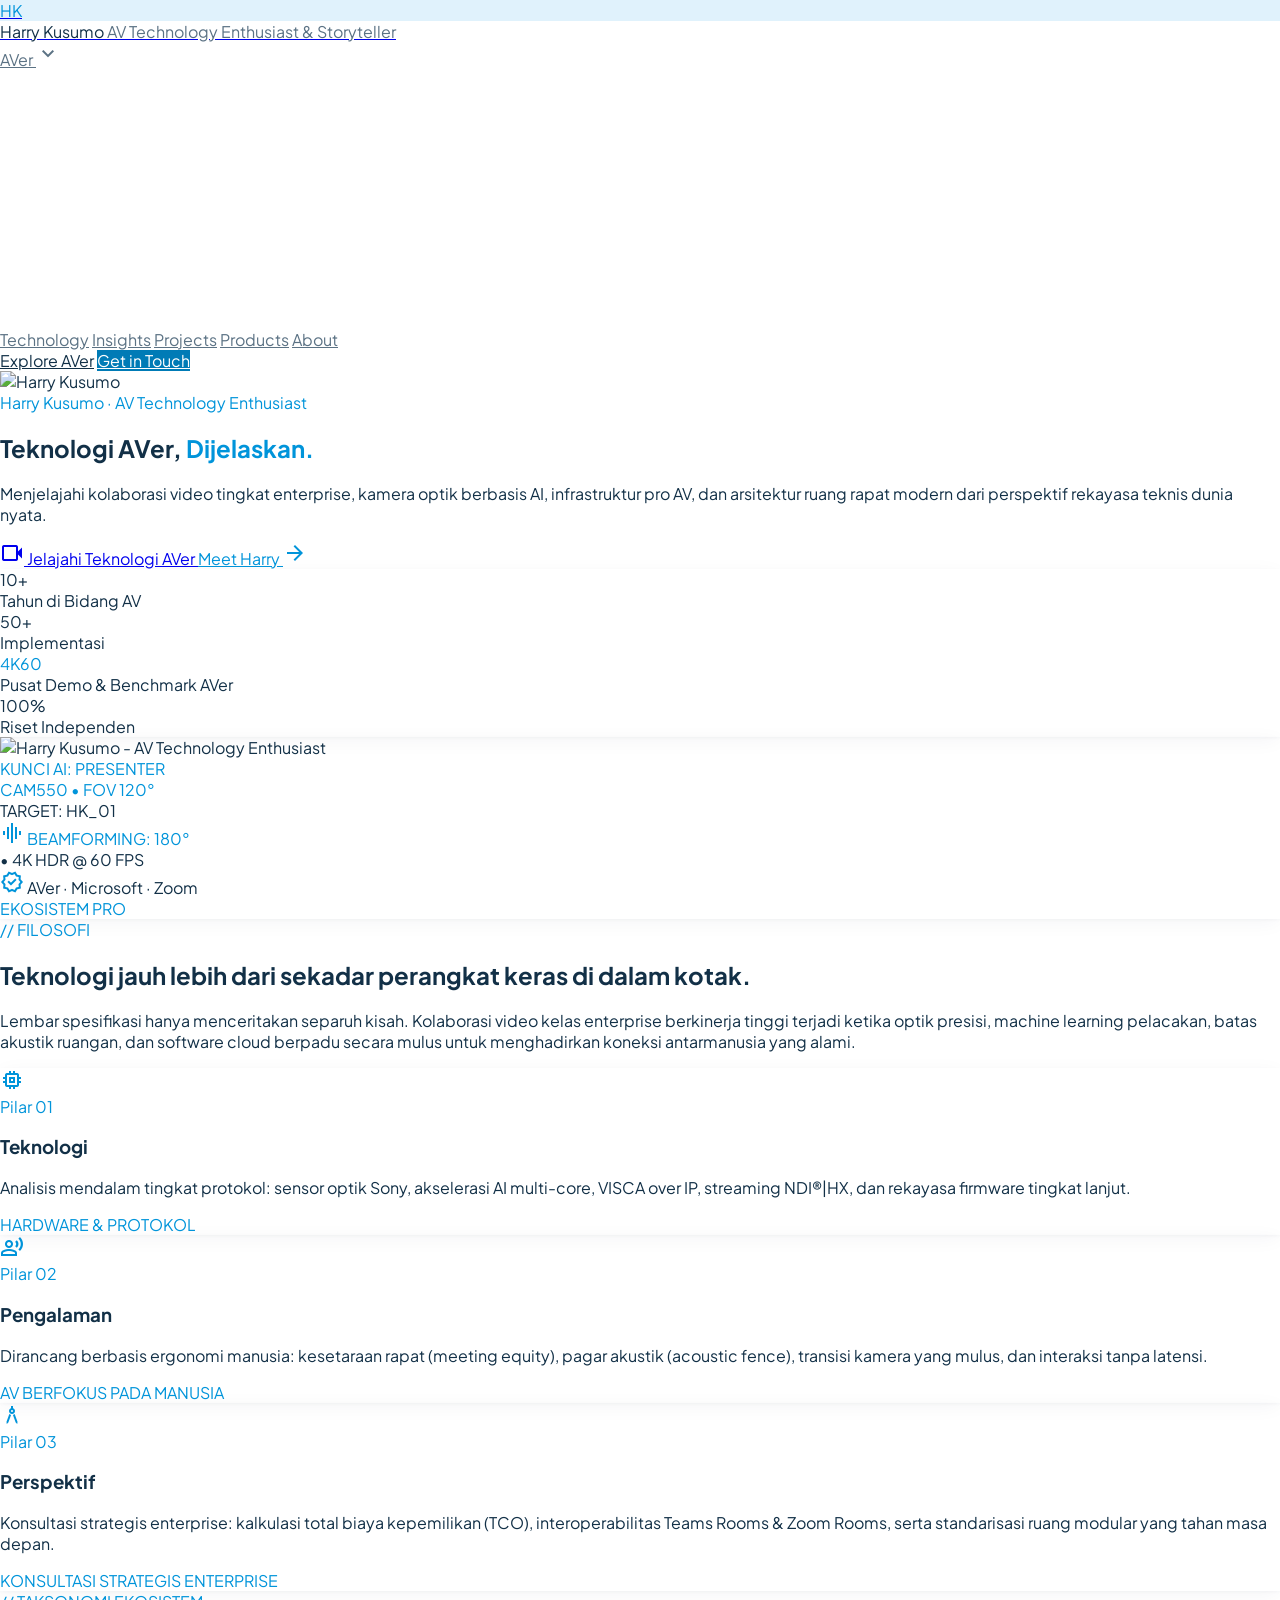
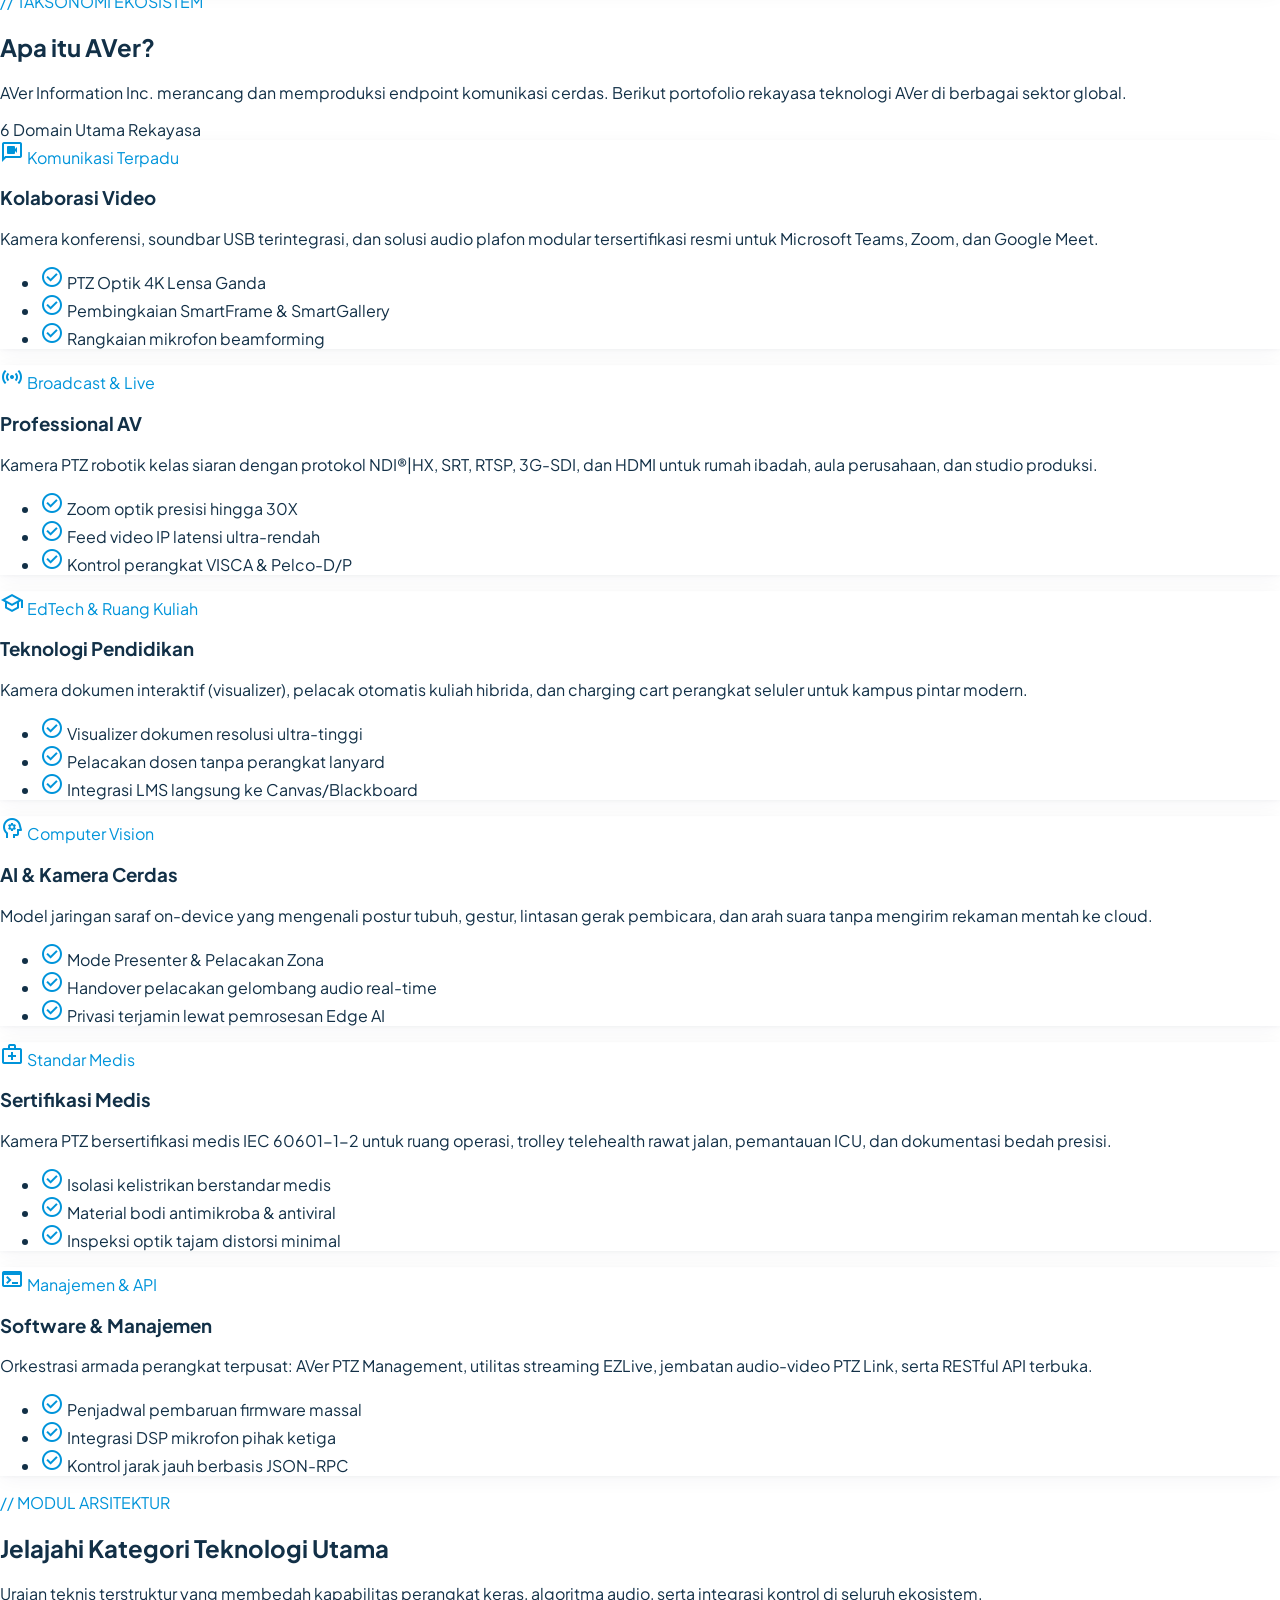
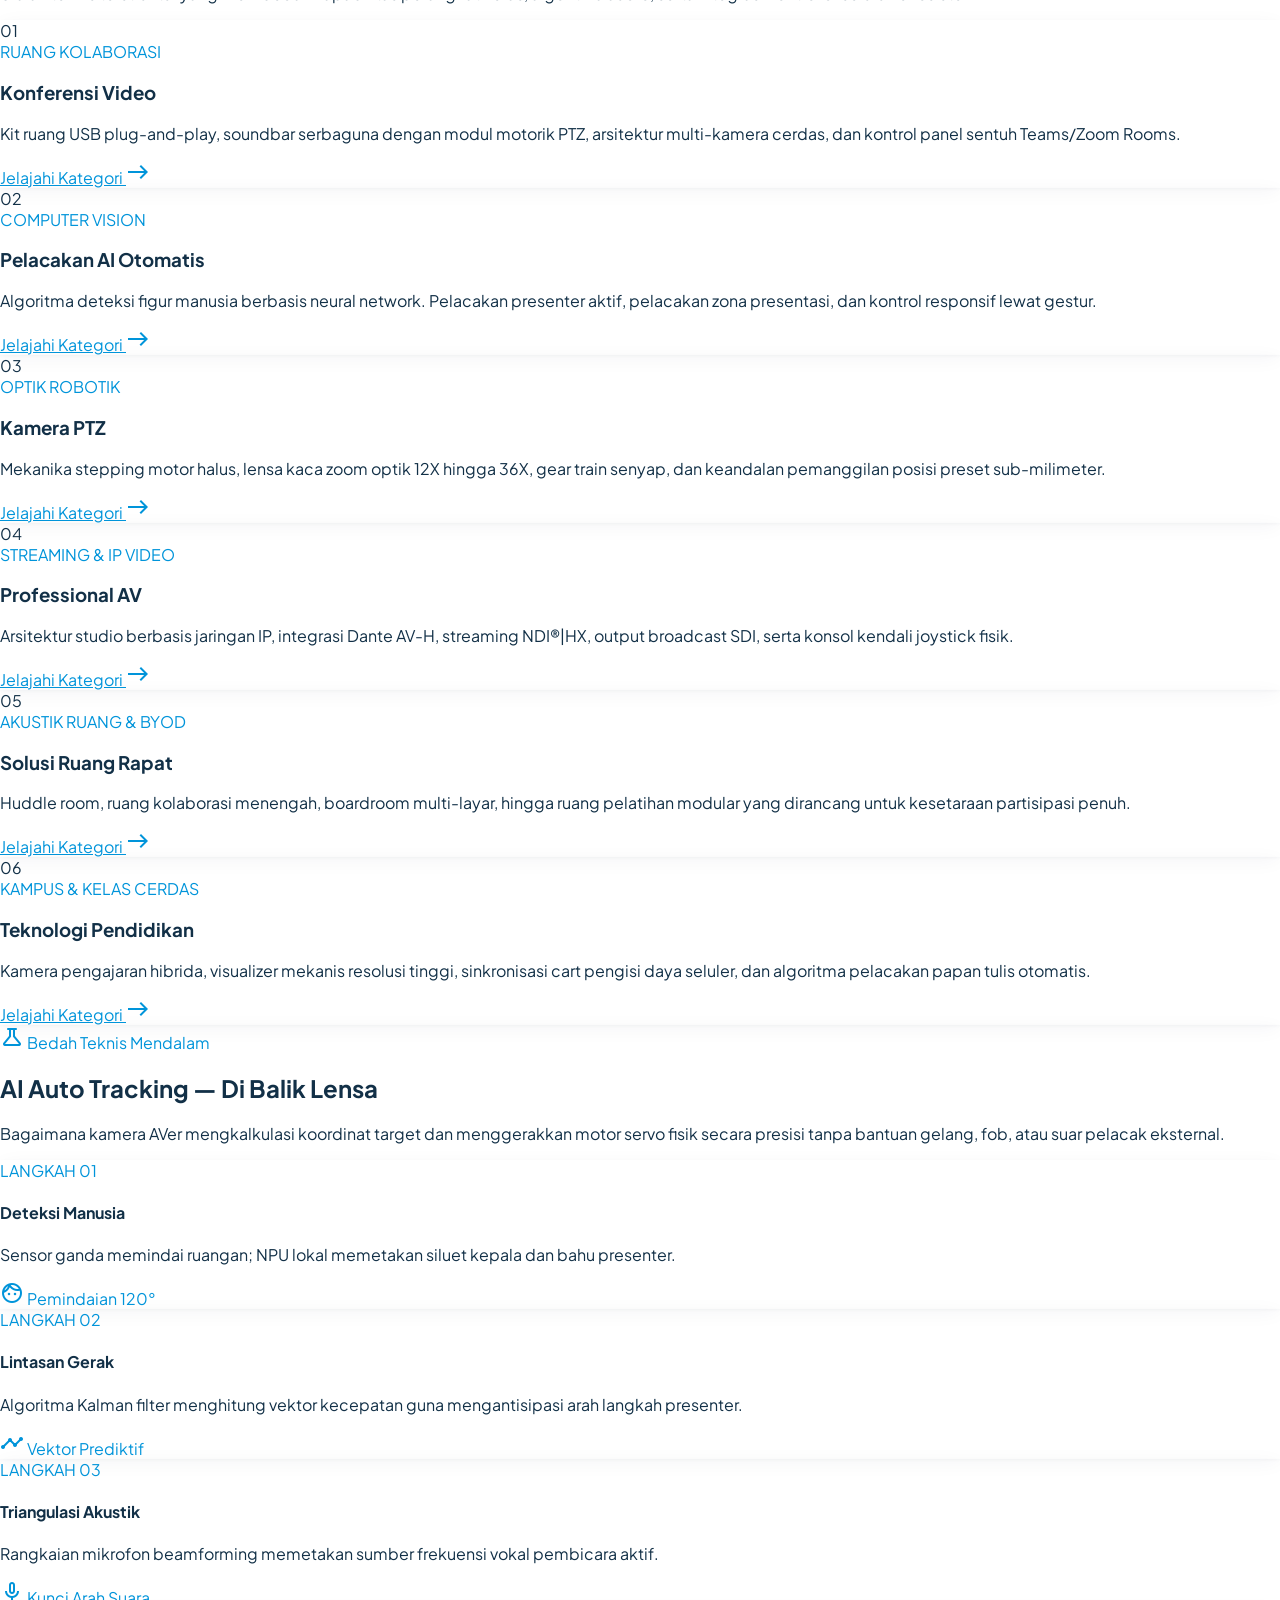
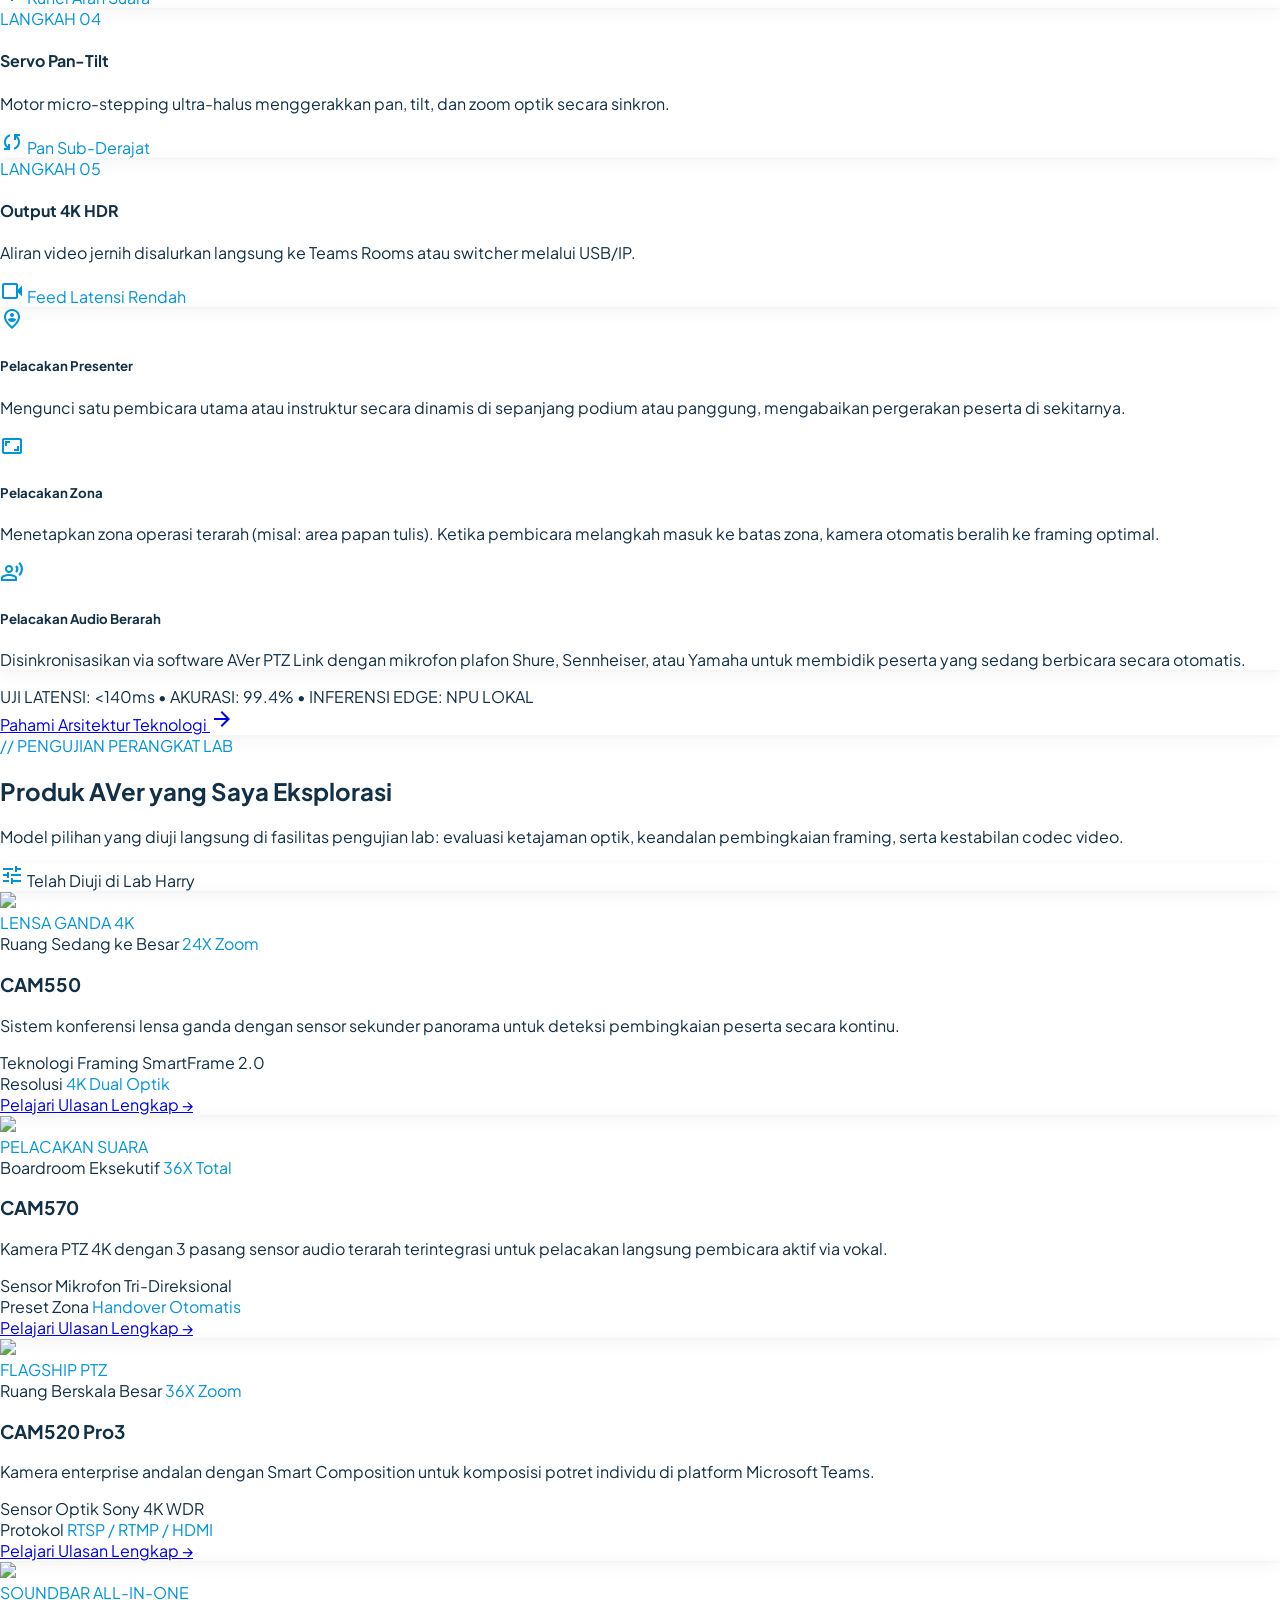
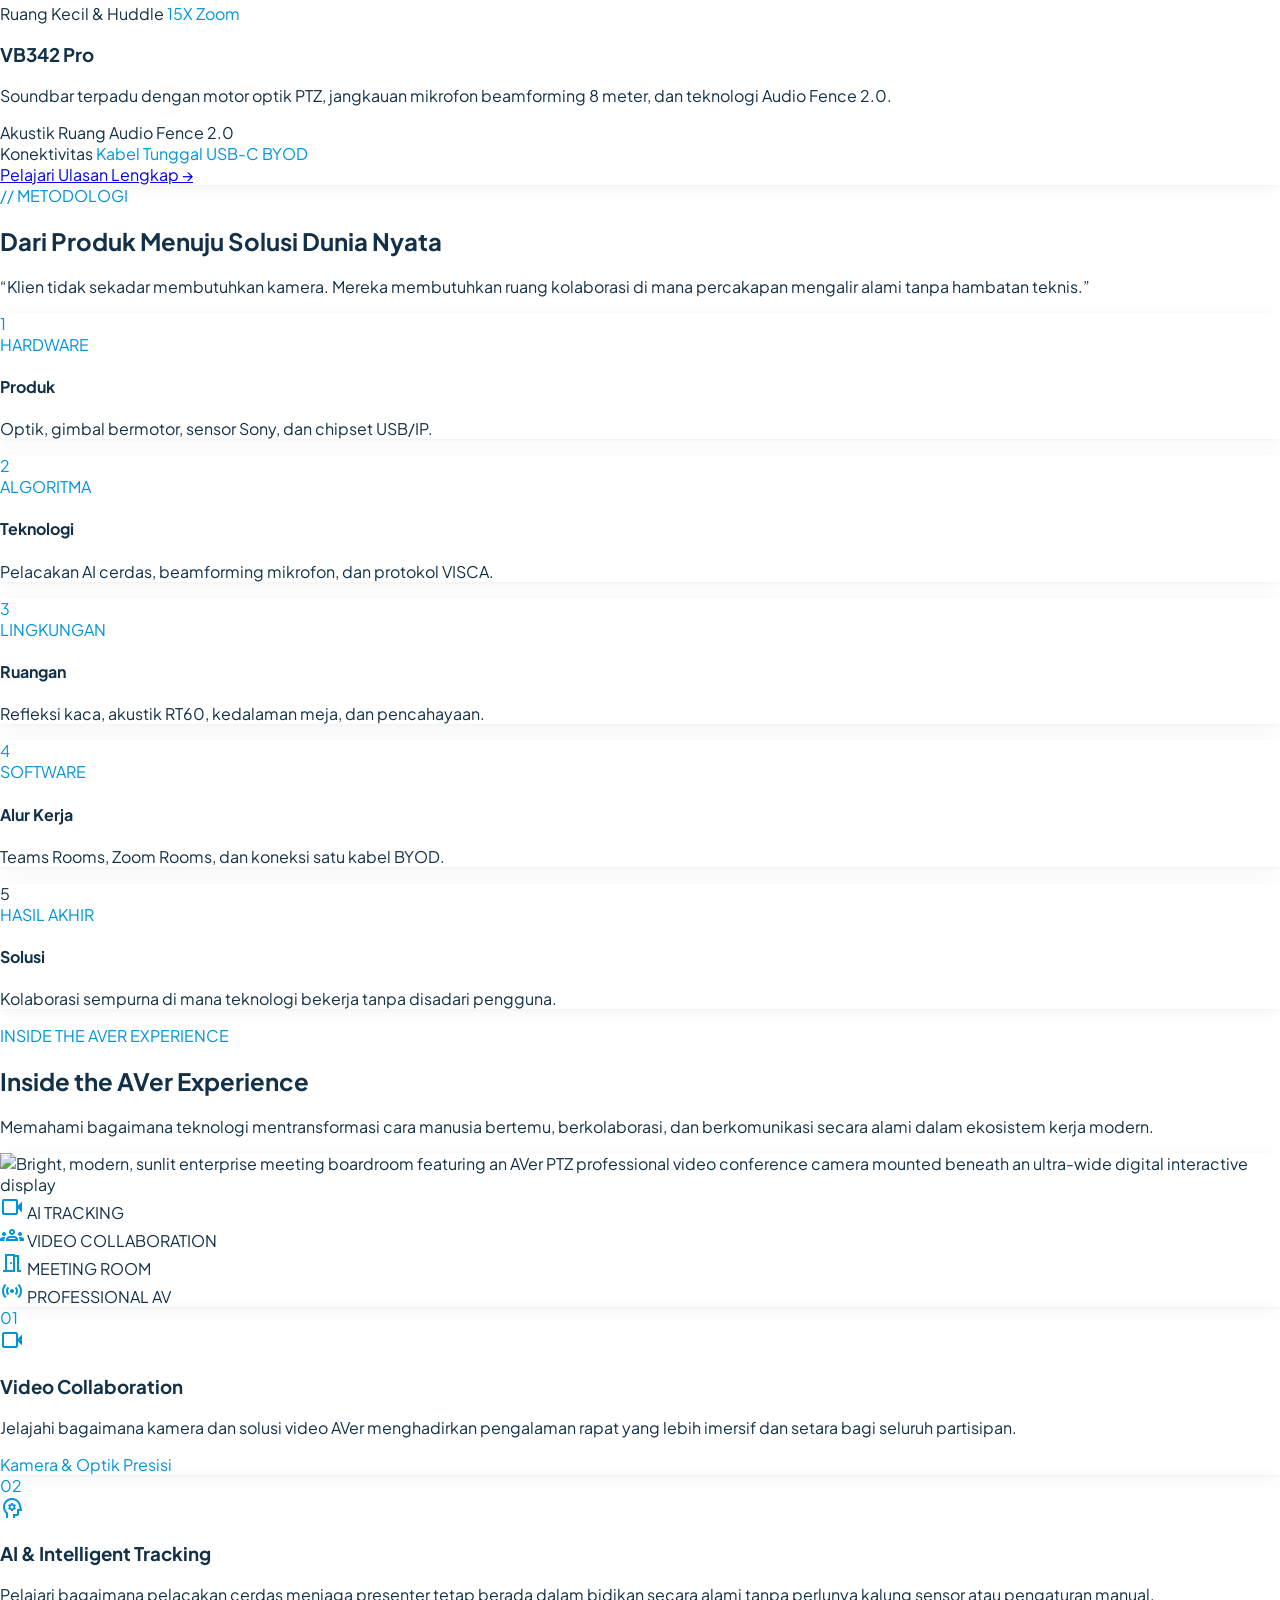
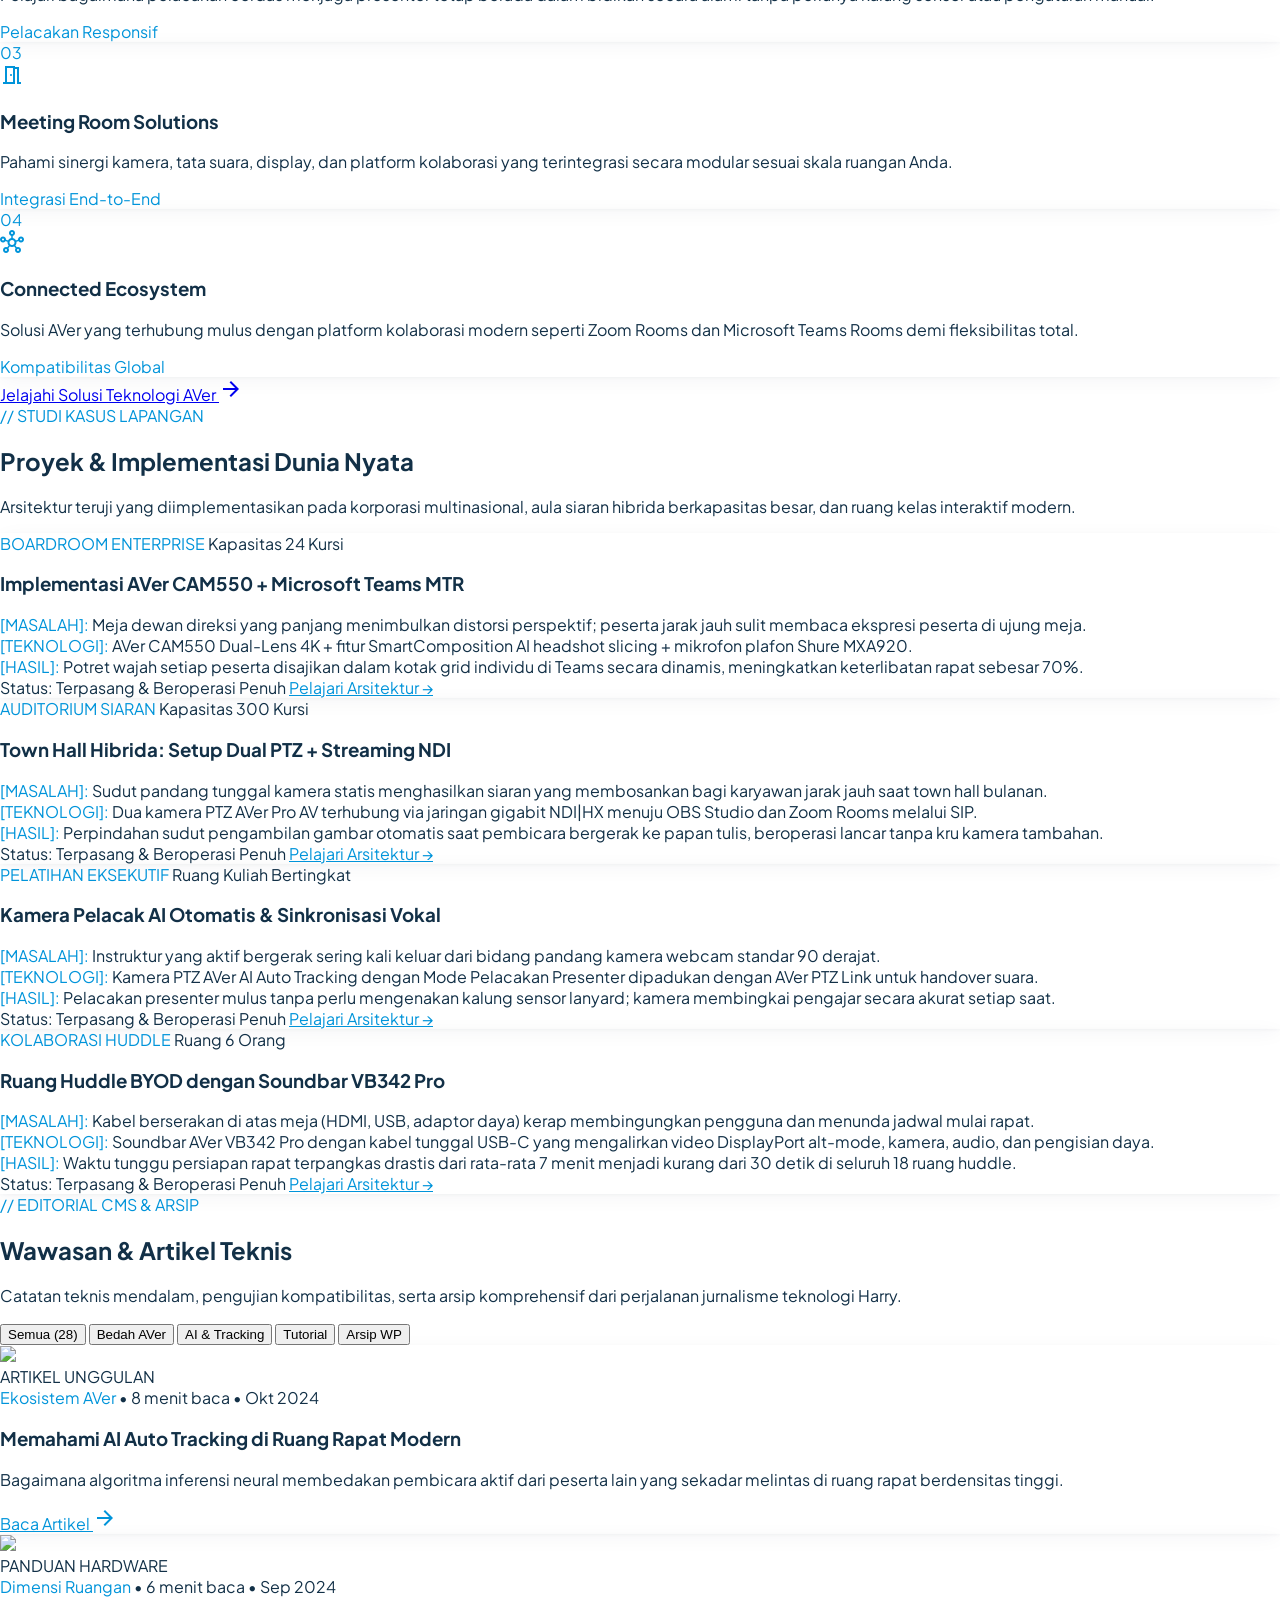
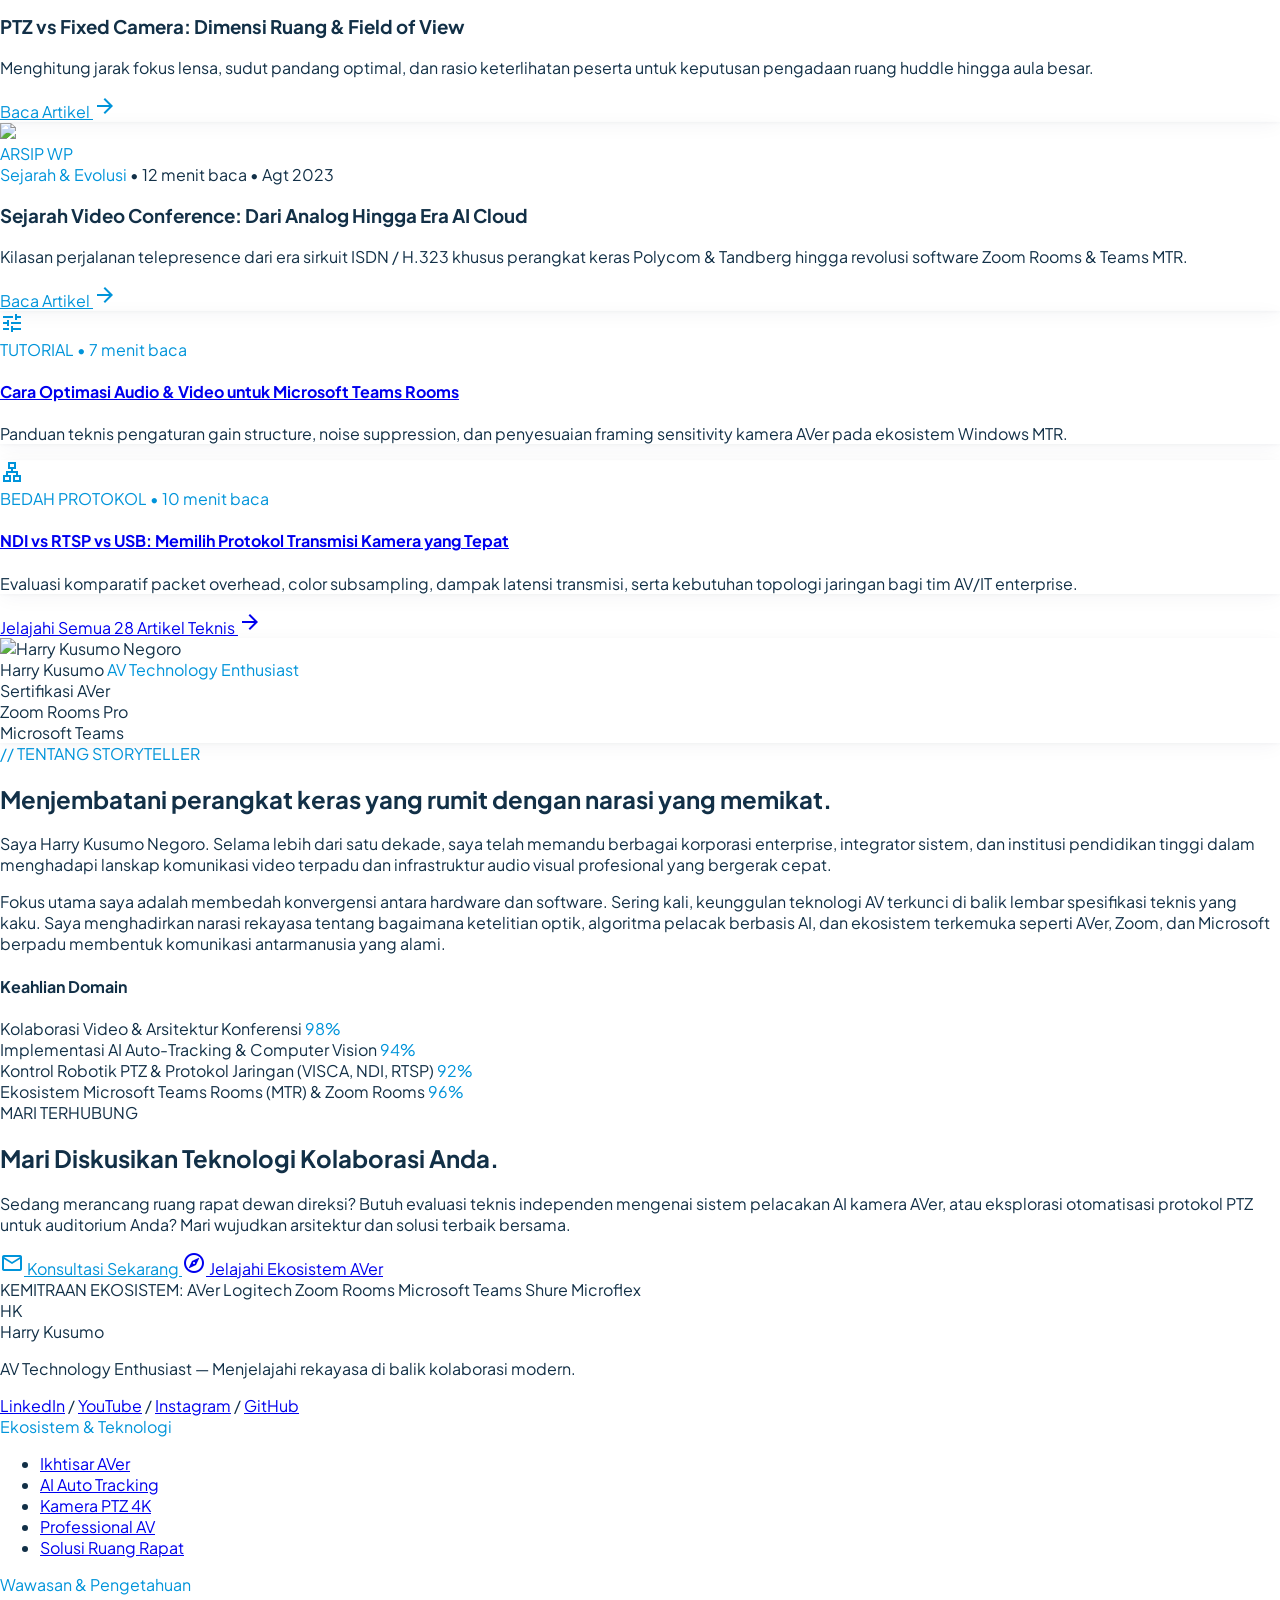
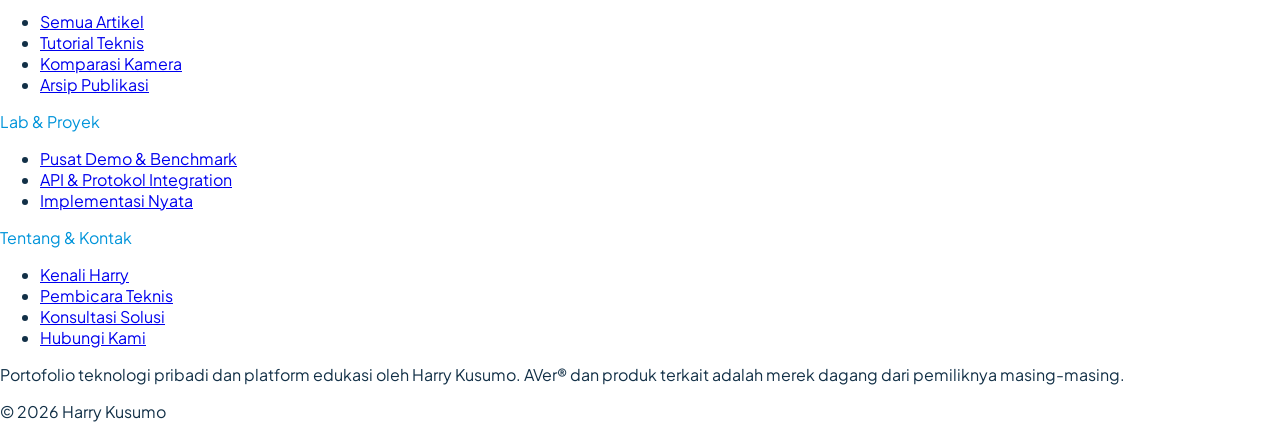
==== commit 33fba2e1: "feat: refactor site architecture into modular components and dynamic JSON product loader" ====
--- a/index.html
+++ b/index.html
@@ -22,8 +22,9 @@
 </style>
 </head>
 <body class="bg-white font-body text-[15px] leading-relaxed text-slate-body antialiased selection:bg-primary/20 selection:text-dark-navy">
-<!-- NAVIGASI ATAS TETAP (Putih Bersih + Aksen Biru AVer) -->
-<header class="fixed top-0 left-0 right-0 w-full z-50 bg-surface-container-lowest/90 backdrop-blur-xl border-b border-outline-variant/30 shadow-[0_1px_8px_rgba(4,30,45,0.04)]"><div class="h-20 max-w-7xl mx-auto px-6 lg:px-12 flex items-center justify-between"><div class="flex items-center gap-8"><a class="flex items-center gap-3.5 group" data-path="home" href="index.html"><div class="w-10 h-10 rounded-lg bg-surface-container flex items-center justify-center border border-outline-variant/40 group-hover:border-primary transition-colors"><span class="font-headline-sm text-headline-sm text-primary font-bold">HK</span></div><div class="flex flex-col"><span class="font-label-md text-label-md font-bold text-on-surface tracking-tight leading-none group-hover:text-primary transition-colors">Harry Kusumo</span><span class="font-caption text-caption text-on-surface-variant font-medium mt-1 leading-none">AV Technology Enthusiast &amp; Storyteller</span></div></a><nav class="hidden lg:flex items-center gap-7" data-active-classes="text-primary font-bold"><div class="relative group py-6"><a aria-current="page" class="transition-colors flex items-center gap-1.5 text-primary font-bold" data-path="aver" href="aver.html">AVer<span class="material-symbols-outlined text-[18px] text-on-surface-variant group-hover:rotate-180 transition-transform duration-200">expand_more</span></a><div class="mega-menu absolute left-0 top-full w-[640px] bg-surface-container-lowest rounded-xl border border-outline-variant/40 shadow-[0_16px_36px_-4px_rgba(4,30,45,0.08),0_4px_12px_-2px_rgba(4,30,45,0.03)] p-6"><div class="grid grid-cols-2 gap-3.5"><a class="p-3 rounded-lg bg-surface hover:bg-surface-container-low transition-colors flex flex-col group/item" data-path="aver-about" href="aver_solutions.html#about-aver"><div class="flex items-center gap-2 mb-1"><span class="font-label-technical text-label-technical text-primary uppercase">01 Corporate</span></div><span class="font-label-md text-label-md text-on-surface font-semibold group-hover/item:text-primary transition-colors">About AVer</span><span class="font-caption text-caption text-on-surface-variant mt-0.5">Profil perusahaan, inovasi AI optics &amp; ekosistem AVer</span></a><a class="p-3 rounded-lg bg-surface hover:bg-surface-container-low transition-colors flex flex-col group/item" data-path="aver-solutions" href="aver_solutions.html"><div class="flex items-center gap-2 mb-1"><span class="font-label-technical text-label-technical text-primary uppercase">02 Ecosystem</span></div><span class="font-label-md text-label-md text-on-surface font-semibold group-hover/item:text-primary transition-colors">Solutions</span><span class="font-caption text-caption text-on-surface-variant mt-0.5">Meeting Rooms, Pro AV Broadcasting, Education &amp; Medical</span></a><a class="p-3 rounded-lg bg-surface hover:bg-surface-container-low transition-colors flex flex-col group/item" data-path="aver-products-cat" href="products.html"><div class="flex items-center gap-2 mb-1"><span class="font-label-technical text-label-technical text-primary uppercase">03 Hardware</span></div><span class="font-label-md text-label-md text-on-surface font-semibold group-hover/item:text-primary transition-colors">Products</span><span class="font-caption text-caption text-on-surface-variant mt-0.5">Kamera PTZ 4K, Video Bars, Audio Tracking &amp; Visualizer</span></a><a class="p-3 rounded-lg bg-surface hover:bg-surface-container-low transition-colors flex flex-col group/item" data-path="aver-support" href="product_detail.html#support"><div class="flex items-center gap-2 mb-1"><span class="font-label-technical text-label-technical text-primary uppercase">04 Service</span></div><span class="font-label-md text-label-md text-on-surface font-semibold group-hover/item:text-primary transition-colors">Support</span><span class="font-caption text-caption text-on-surface-variant mt-0.5">Garansi resmi, firmware update, &amp; konsultasi unit demo</span></a><a class="p-3 rounded-lg bg-surface hover:bg-surface-container-low transition-colors flex flex-col group/item col-span-2" data-path="aver-media-room" href="insights.html"><div class="flex items-center justify-between"><div class="flex flex-col"><div class="flex items-center gap-2 mb-1"><span class="font-label-technical text-label-technical text-primary uppercase">05 Press &amp; News</span></div><span class="font-label-md text-label-md text-on-surface font-semibold group-hover/item:text-primary transition-colors">Media Room</span><span class="font-caption text-caption text-on-surface-variant mt-0.5">Berita teknologi AVer terbaru, artikel teknis, &amp; liputan event</span></div><span class="material-symbols-outlined text-primary group-hover/item:translate-x-1 transition-transform">newspaper</span></div></a></div><div class="mt-4 pt-3.5 border-t border-outline-variant/30 flex items-center justify-between"><span class="font-caption text-caption text-on-surface-variant">Hardware architecture &amp; technical deep dives</span><a class="font-label-md text-label-md text-primary hover:text-primary-container font-semibold inline-flex items-center gap-1 transition-colors" data-path="aver-products" href="products.html">Explore All AVer Products →</a></div></div></div><a class="font-label-md text-label-md text-on-surface-variant hover:text-on-surface transition-colors" data-path="technology" href="index.html#core-tech">Technology</a><a class="font-label-md text-label-md text-on-surface-variant hover:text-on-surface transition-colors" data-path="insights" href="insights.html">Insights</a><a class="font-label-md text-label-md text-on-surface-variant hover:text-on-surface transition-colors" data-path="projects" href="index.html#projects">Projects</a><a class="font-label-md text-label-md text-on-surface-variant hover:text-on-surface transition-colors" data-path="products" href="products.html">Products</a><a class="font-label-md text-label-md text-on-surface-variant hover:text-on-surface transition-colors" data-path="about" href="about.html">About</a></nav></div><div class="flex items-center gap-3.5"><a class="hidden sm:inline-flex items-center justify-center px-4 h-10 rounded-lg bg-surface-container-lowest border border-outline-variant/50 text-on-surface font-label-md text-label-md hover:border-primary hover:text-primary transition-all" data-path="aver" href="aver.html">Explore AVer</a><a class="inline-flex items-center justify-center px-5 h-10 rounded-lg bg-primary-container text-on-primary-container font-label-md text-label-md hover:bg-primary transition-all shadow-[0_2px_8px_rgba(0,123,182,0.25)]" data-path="contact" href="contact.html">Get in Touch</a><div class="pl-2 border-l border-outline-variant/40"><img alt="Harry Kusumo" class="w-8 h-8 rounded-full object-cover border border-outline-variant/40" src="https://lh3.googleusercontent.com/aida/[base64]"/></div></div></div></header>
+<!-- NAVIGASI ATAS TETAP -->
+<div id="site-header"></div>
+
 <main class="w-full pt-20 bg-white">
 <!-- 1. HERO SECTION -->
 <section class="relative w-full bg-gradient-to-b from-bg-light-alt via-white to-white overflow-hidden py-16 lg:py-24 border-b border-border-subtle">
@@ -1293,10 +1294,10 @@
 </div>
 </section>
 </main>
-<!-- FOOTER (Deep Navy #123047 dengan Tipografi Indonesia yang Bersih) -->
-<footer class="w-full bg-[#08141E] text-white border-t border-dark-navy/80"><div class="max-w-7xl mx-auto px-6 lg:px-12 py-16"><div class="grid grid-cols-1 md:grid-cols-2 lg:grid-cols-6 gap-10"><div class="lg:col-span-2 flex flex-col gap-4"><div class="flex items-center gap-3"><div class="w-9 h-9 rounded-lg bg-white/10 border border-white/20 flex items-center justify-center font-headline font-bold text-white text-sm">HK</div><span class="font-headline text-lg font-bold text-white">Harry Kusumo</span></div><p class="font-body text-xs sm:text-sm text-slate-300 max-w-sm leading-relaxed">AV Technology Enthusiast — Menjelajahi rekayasa di balik kolaborasi modern.</p><div class="flex items-center gap-4 pt-2"><a class="text-slate-300 hover:text-white transition-colors font-code text-xs uppercase tracking-wider" href="https://linkedin.com">LinkedIn</a><span class="text-white/20">/</span><a class="text-slate-300 hover:text-white transition-colors font-code text-xs uppercase tracking-wider" href="https://youtube.com">YouTube</a><span class="text-white/20">/</span><a class="text-slate-300 hover:text-white transition-colors font-code text-xs uppercase tracking-wider" href="https://instagram.com">Instagram</a><span class="text-white/20">/</span><a class="text-slate-300 hover:text-white transition-colors font-code text-xs uppercase tracking-wider" href="https://github.com">GitHub</a></div></div><div class="flex flex-col gap-3"><span class="font-code text-xs font-bold text-primary uppercase tracking-wider">Ekosistem &amp; Teknologi</span><ul class="flex flex-col gap-2 font-body text-xs text-slate-300"><li class=""><a class="hover:text-white transition-colors" data-path="aver" href="#aver-ecosystem">Ikhtisar AVer</a></li><li class=""><a class="hover:text-white transition-colors" data-path="ai-auto-tracking" href="#">AI Auto Tracking</a></li><li class=""><a class="hover:text-white transition-colors" data-path="ptz-cameras" href="#">Kamera PTZ</a></li><li class=""><a class="hover:text-white transition-colors" data-path="professional-av" href="#">Professional AV</a></li><li class=""><a class="hover:text-white transition-colors" data-path="meeting-room-solutions" href="#">Solusi Ruang Rapat</a></li></ul></div><div class="flex flex-col gap-3"><span class="font-code text-xs font-bold text-primary uppercase tracking-wider">Wawasan &amp; Pengetahuan</span><ul class="flex flex-col gap-2 font-body text-xs text-slate-300"><li class=""><a class="hover:text-white transition-colors" data-path="insights" href="insights.html">Semua Artikel</a></li><li class=""><a class="hover:text-white transition-colors" data-path="tutorials" href="#">Tutorial Teknis</a></li><li class=""><a class="hover:text-white transition-colors" data-path="camera-comparisons" href="#">Komparasi Kamera</a></li><li class=""><a class="hover:text-white transition-colors" data-path="wordpress-archive" href="#">Arsip WordPress</a></li></ul></div><div class="flex flex-col gap-3"><span class="font-code text-xs font-bold text-primary uppercase tracking-wider">Lab &amp; Proyek</span><ul class="flex flex-col gap-2 font-body text-xs text-slate-300"><li class=""><a class="hover:text-white transition-colors" data-path="products" href="#harrys-lab">Pusat Demo & Benchmark AVer</a></li><li class=""><a class="hover:text-white transition-colors" data-path="api-and-protocols" href="#">API &amp; Protokol</a></li><li class=""><a class="hover:text-white transition-colors" data-path="projects" href="#projects">Implementasi Nyata</a></li></ul></div><div class="flex flex-col gap-3"><span class="font-code text-xs font-bold text-primary uppercase tracking-wider">Tentang &amp; Kontak</span><ul class="flex flex-col gap-2 font-body text-xs text-slate-300"><li class=""><a class="hover:text-white transition-colors" data-path="about" href="#about-harry">Kenali Harry</a></li><li class=""><a class="hover:text-white transition-colors" data-path="speaking" href="#">Pembicara Teknis</a></li><li class=""><a class="hover:text-white transition-colors" data-path="consultation" href="#connect">Konsultasi Solusi</a></li><li class=""><a class="hover:text-white transition-colors" data-path="contact" href="#connect">Hubungi Kami</a></li></ul></div></div><div class="mt-12 pt-6 border-t border-white/15 flex flex-col md:flex-row items-center justify-between gap-4"><p class="font-code text-xs text-slate-400 text-center md:text-left leading-normal">Portofolio teknologi pribadi dan platform edukasi oleh Harry Kusumo. Kompatibel dengan WordPress CMS. AVer® dan produk terkait adalah merek dagang dari pemiliknya masing-masing.</p><div class="font-code text-xs text-slate-400 shrink-0"><span class="">© 2025 Harry Kusumo</span></div></div></div></footer>
 
+<!-- FOOTER -->
+<div id="site-footer"></div>
 
-
-
-</body></html>+<script src="js/components.js"></script>
+</body>
+</html>
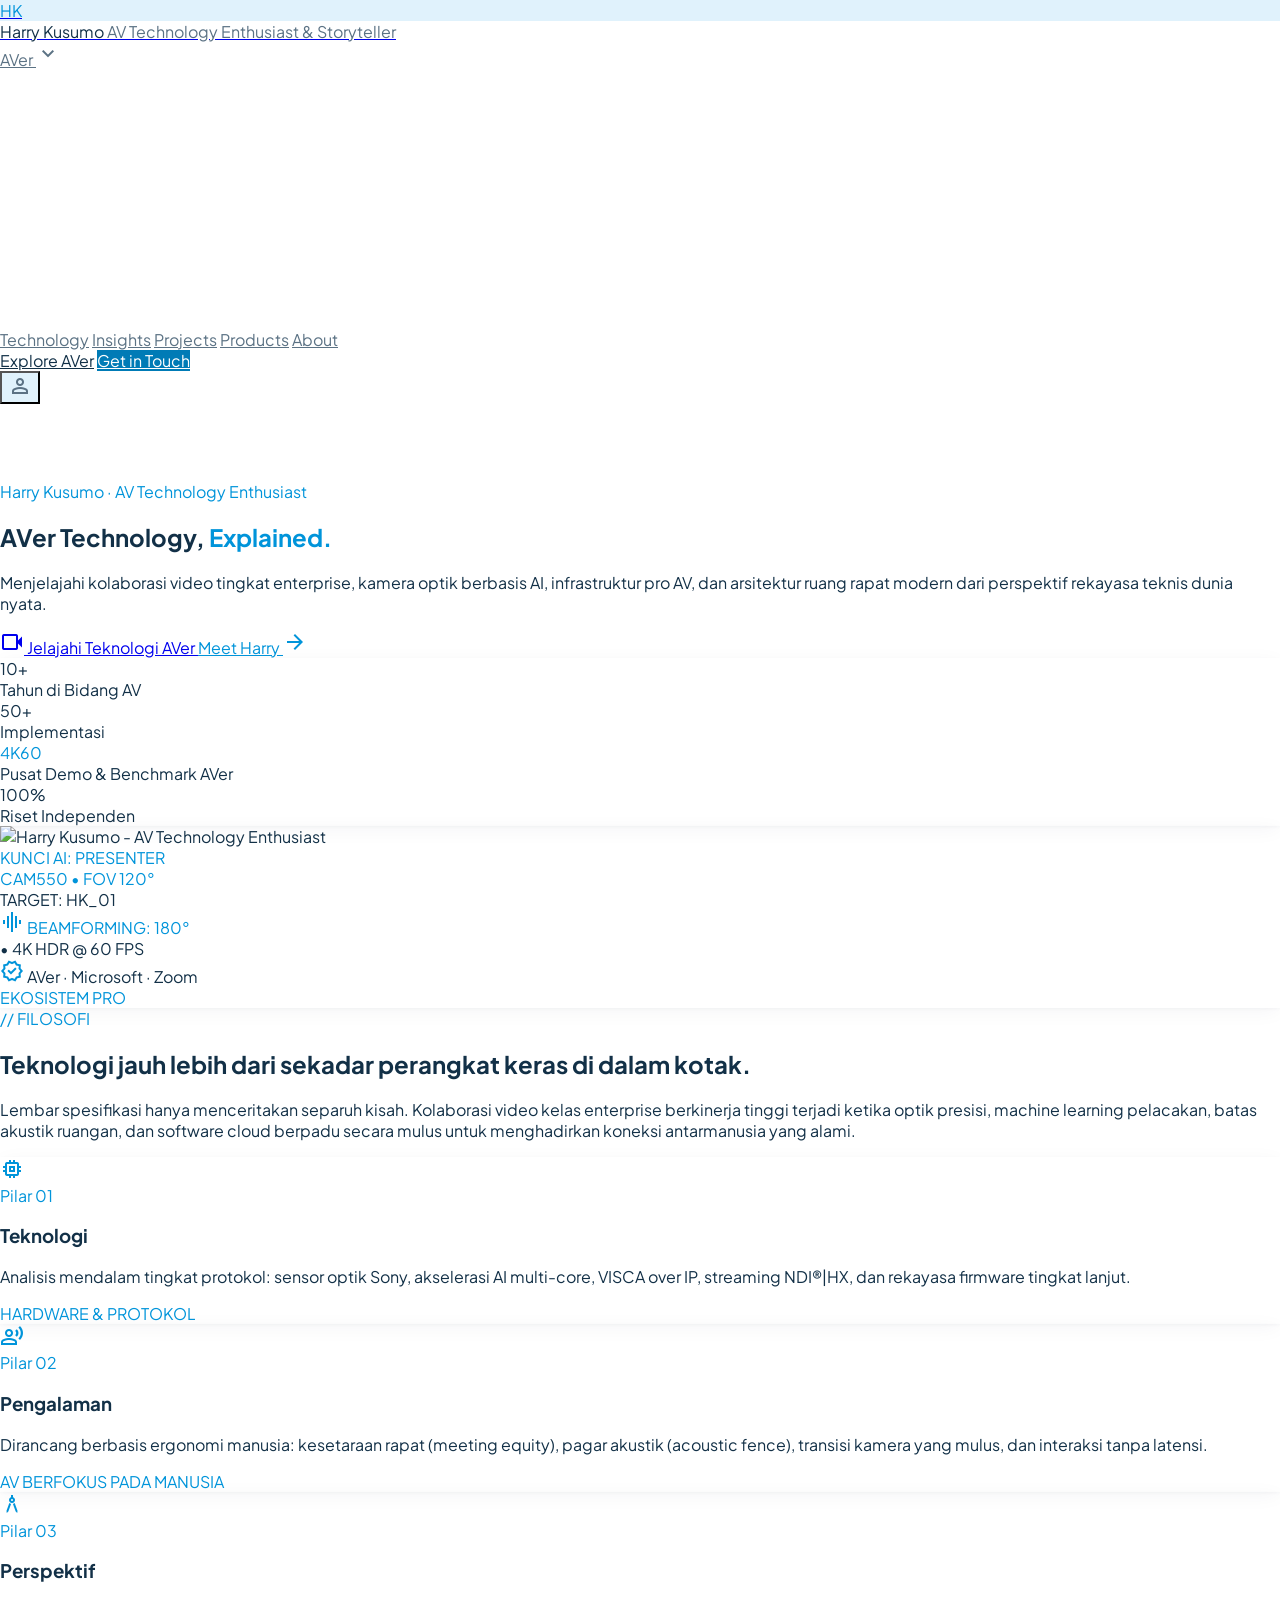
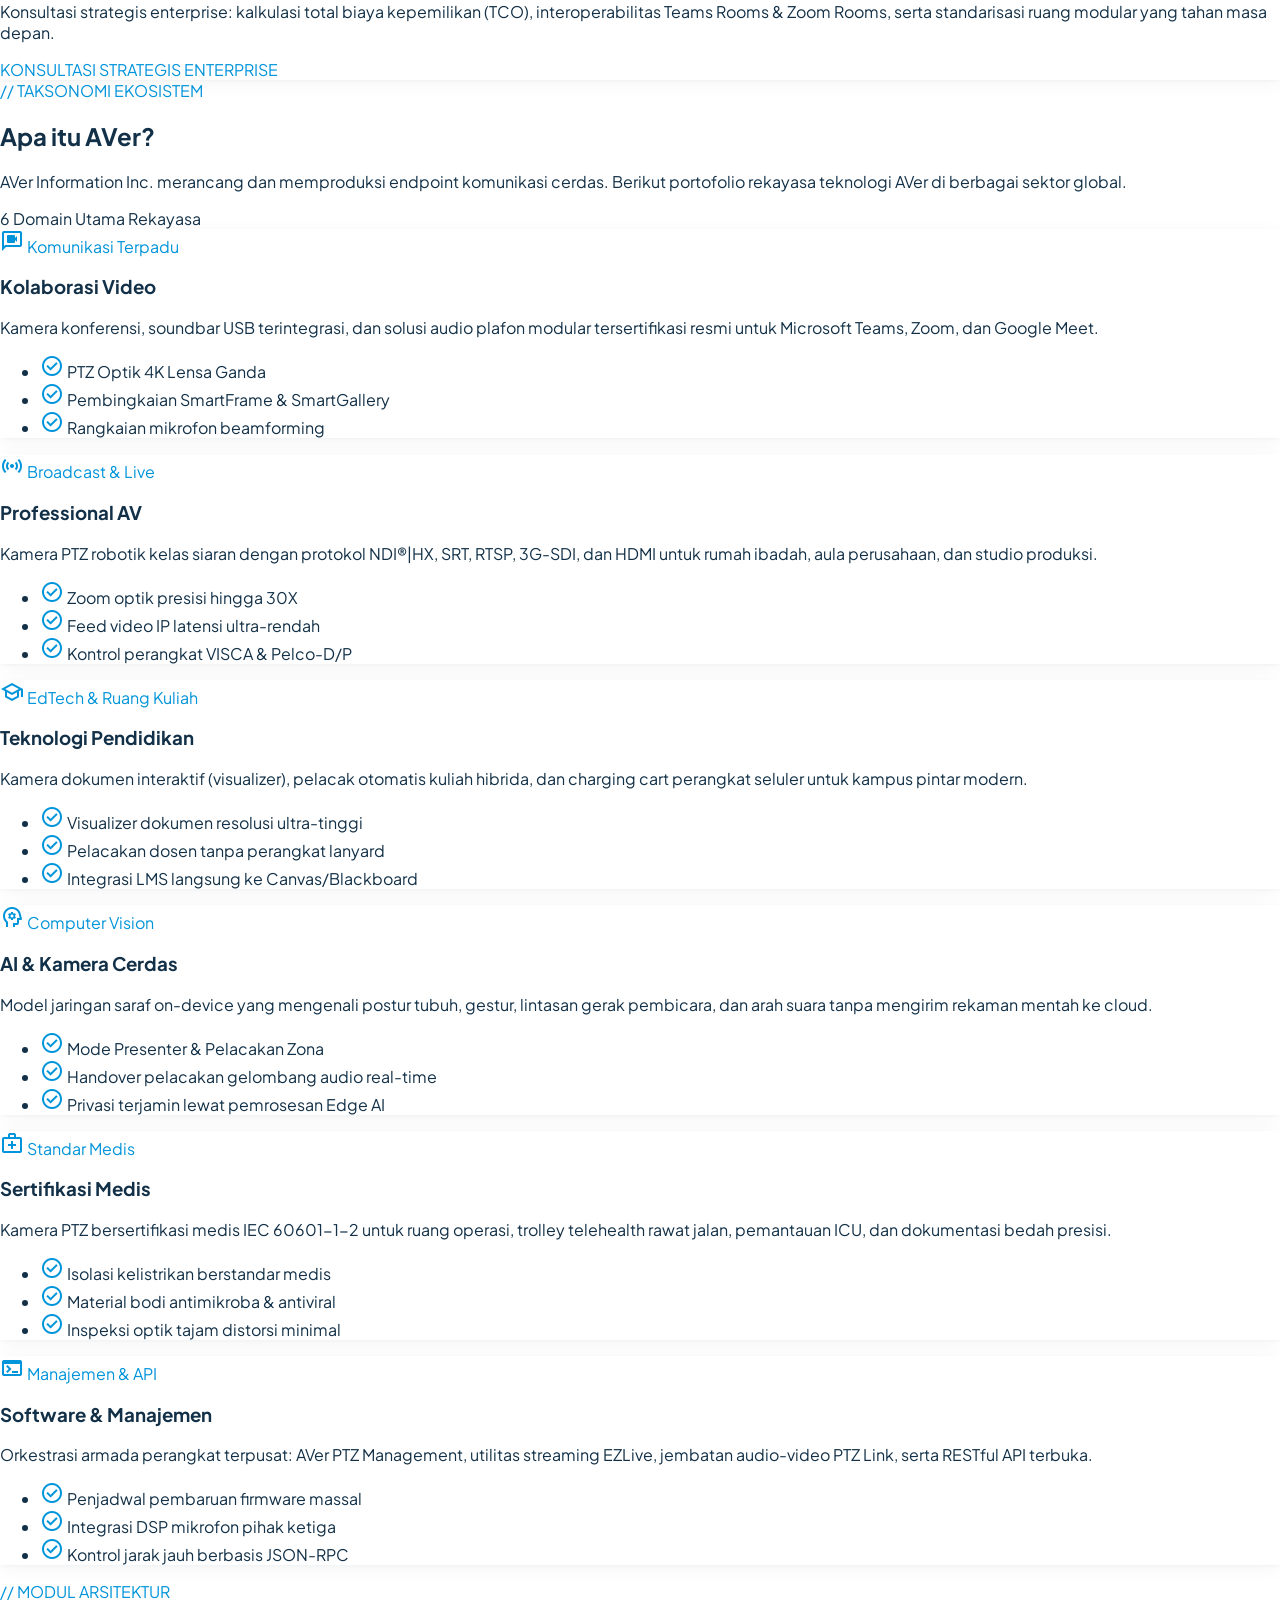
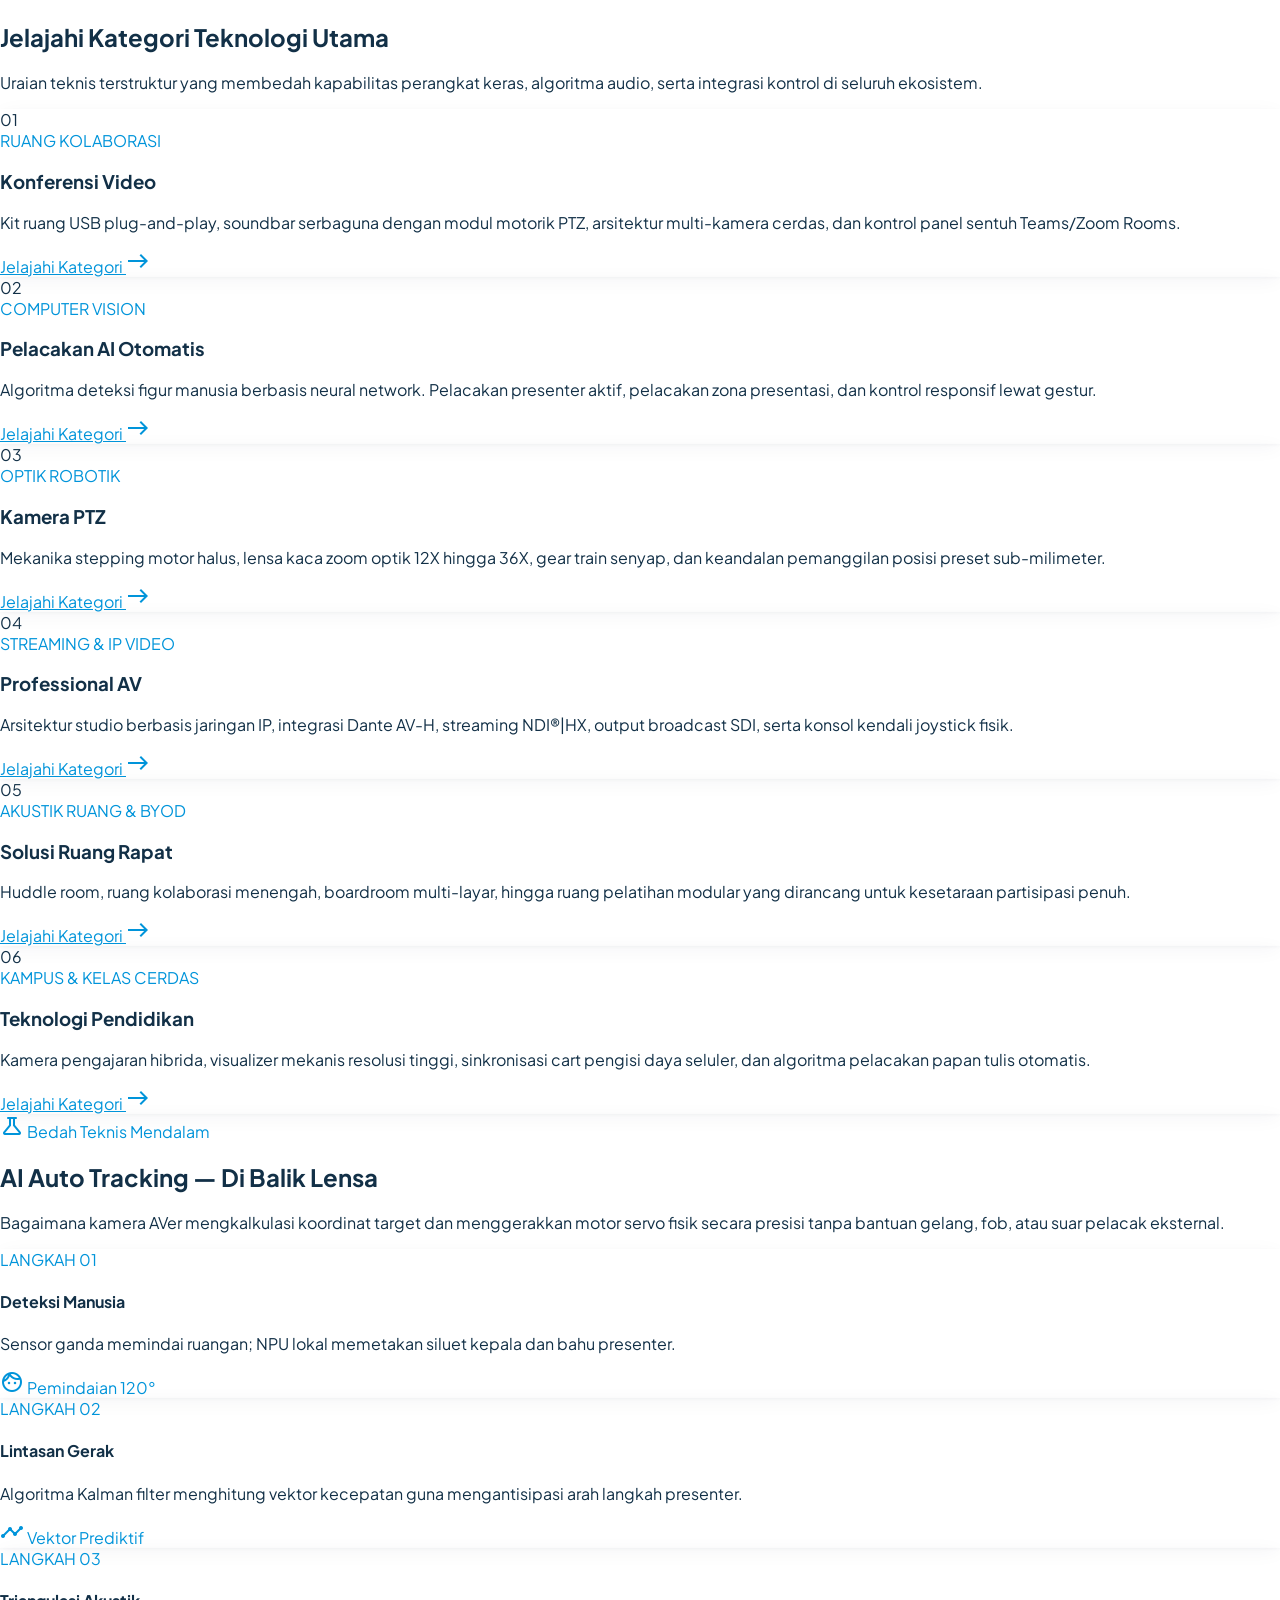
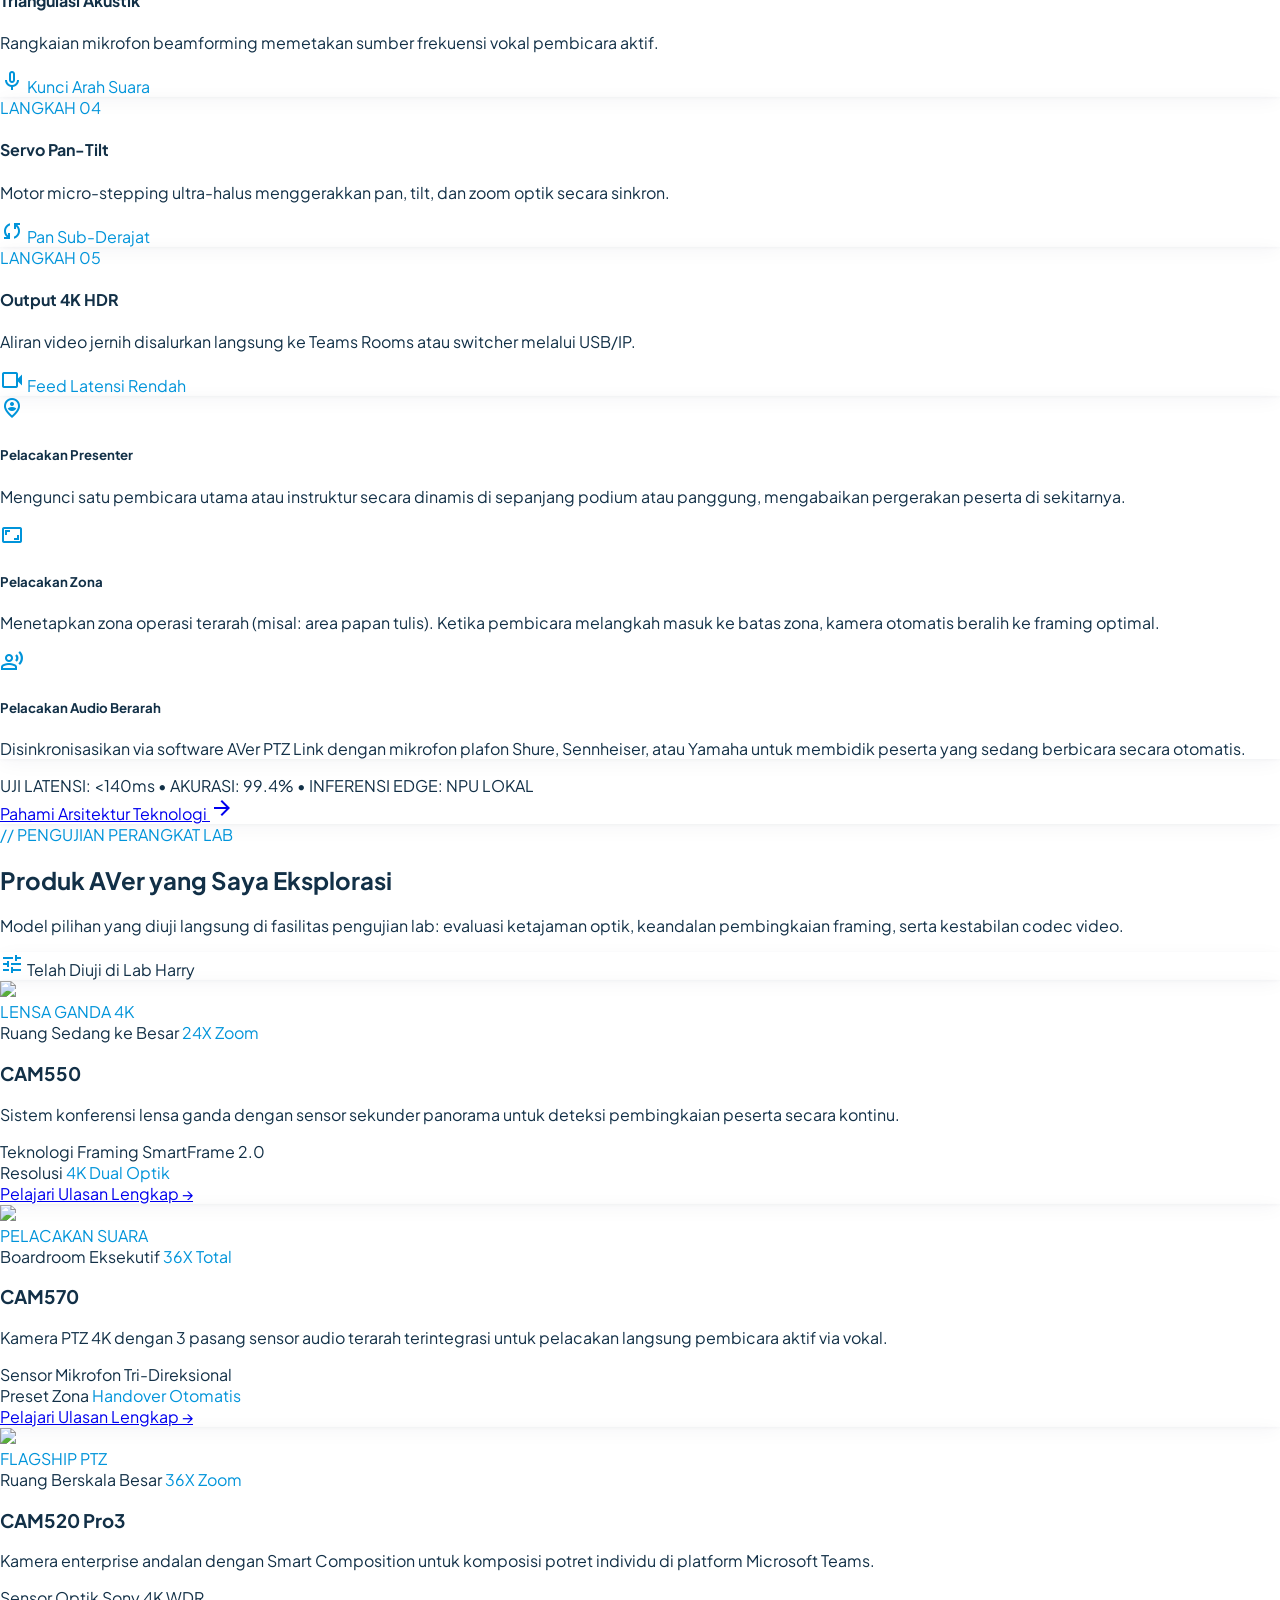
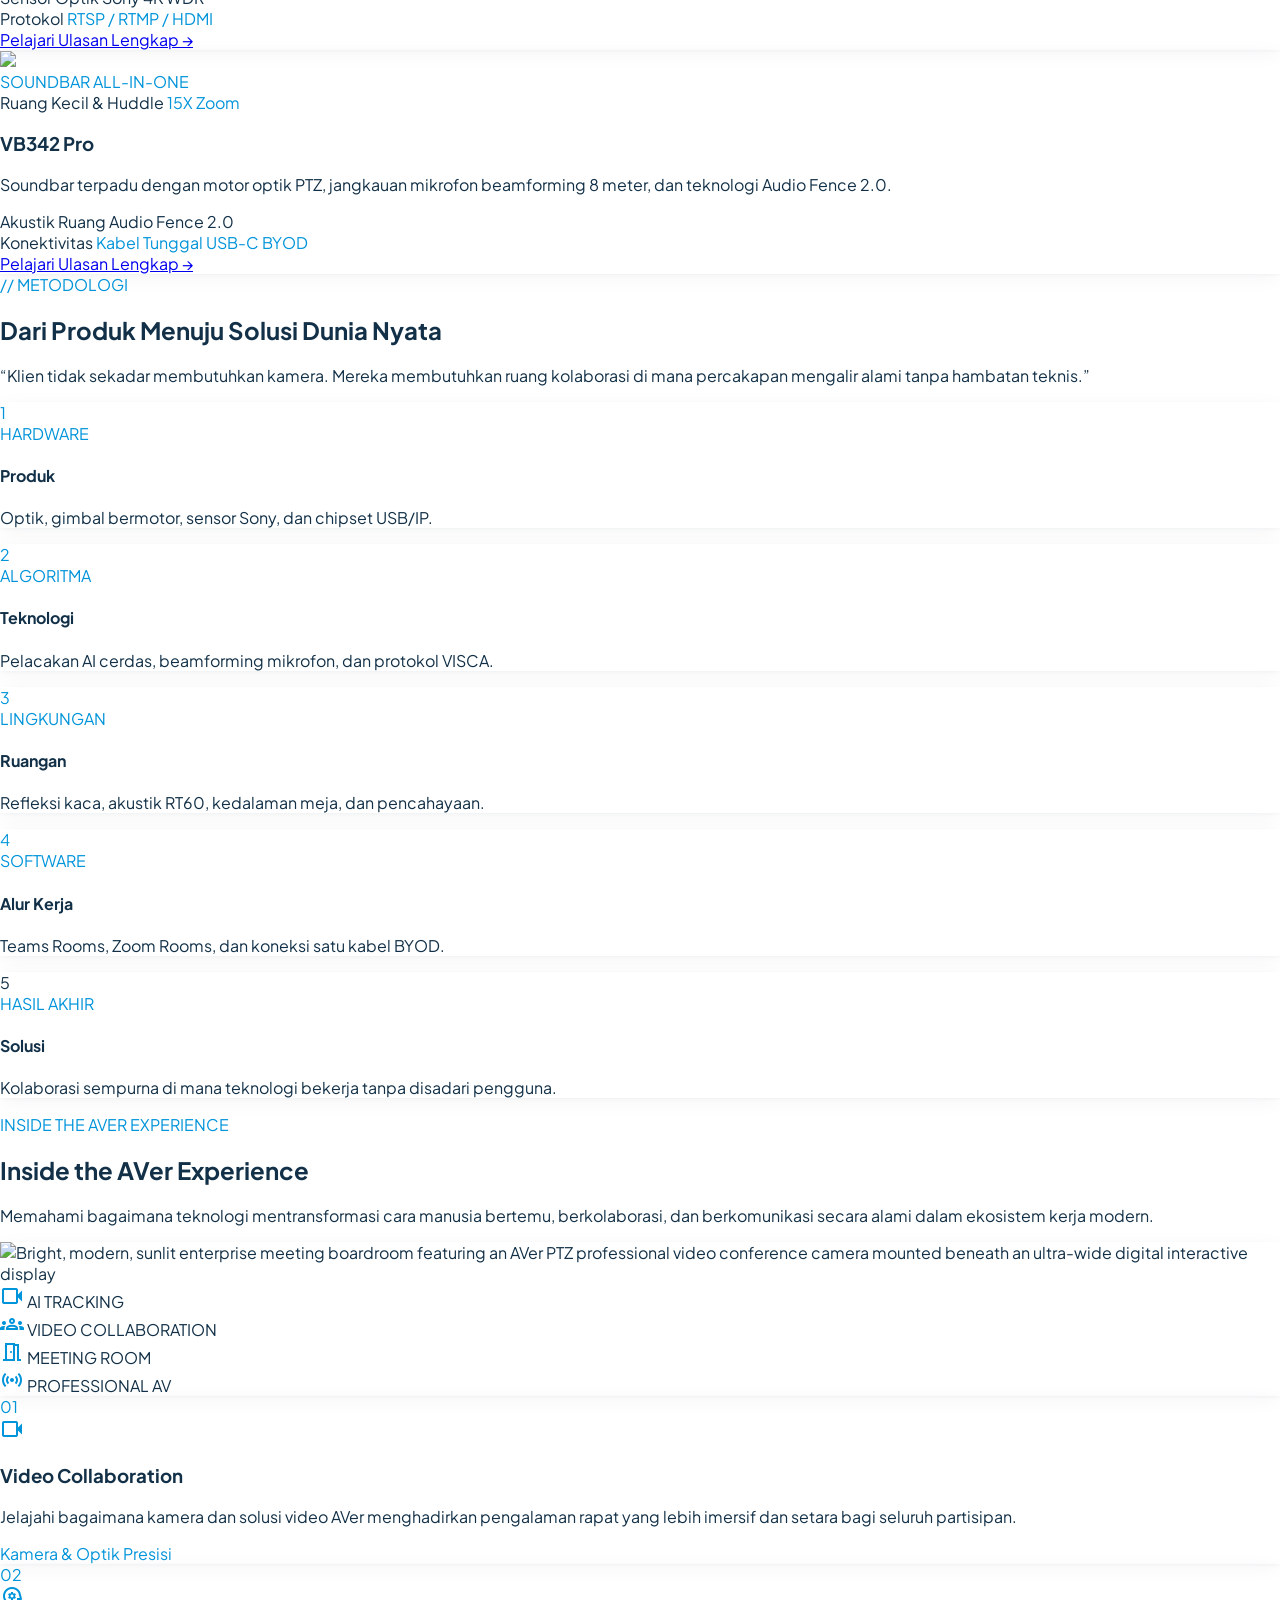
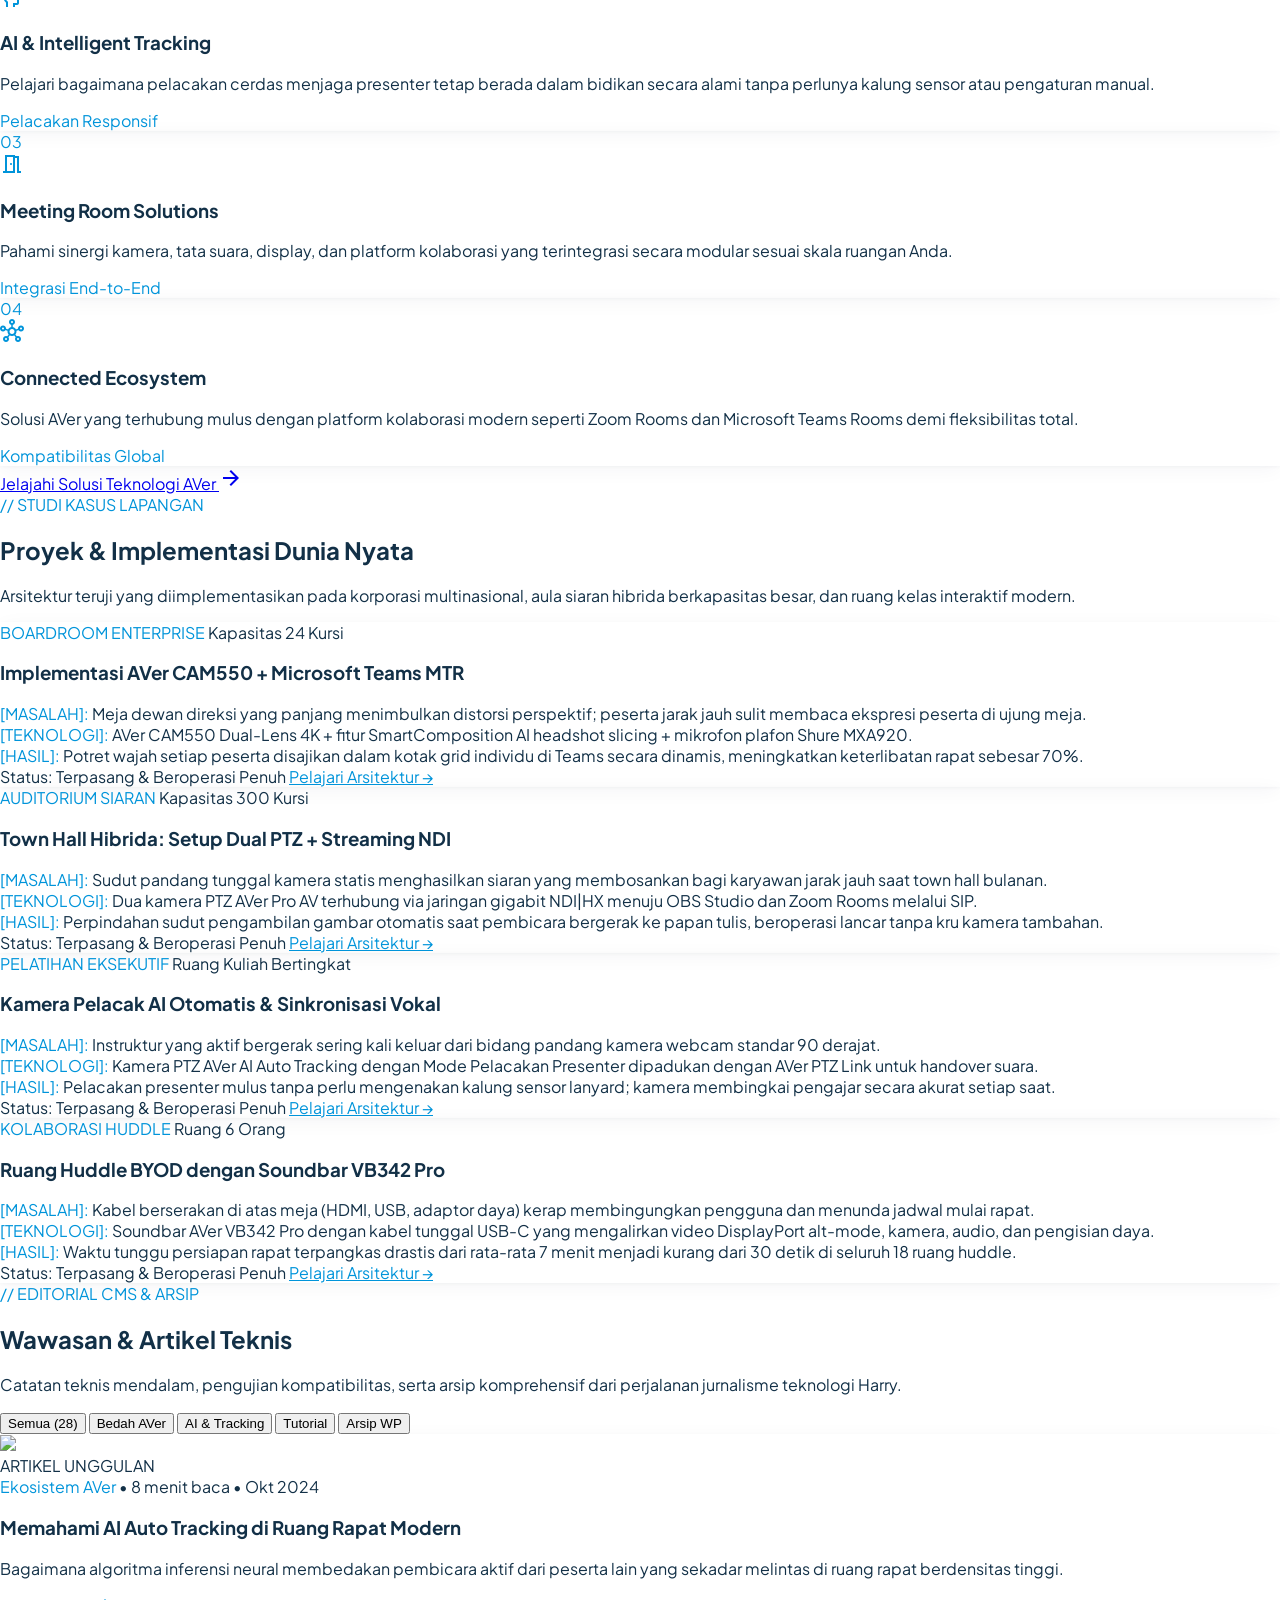
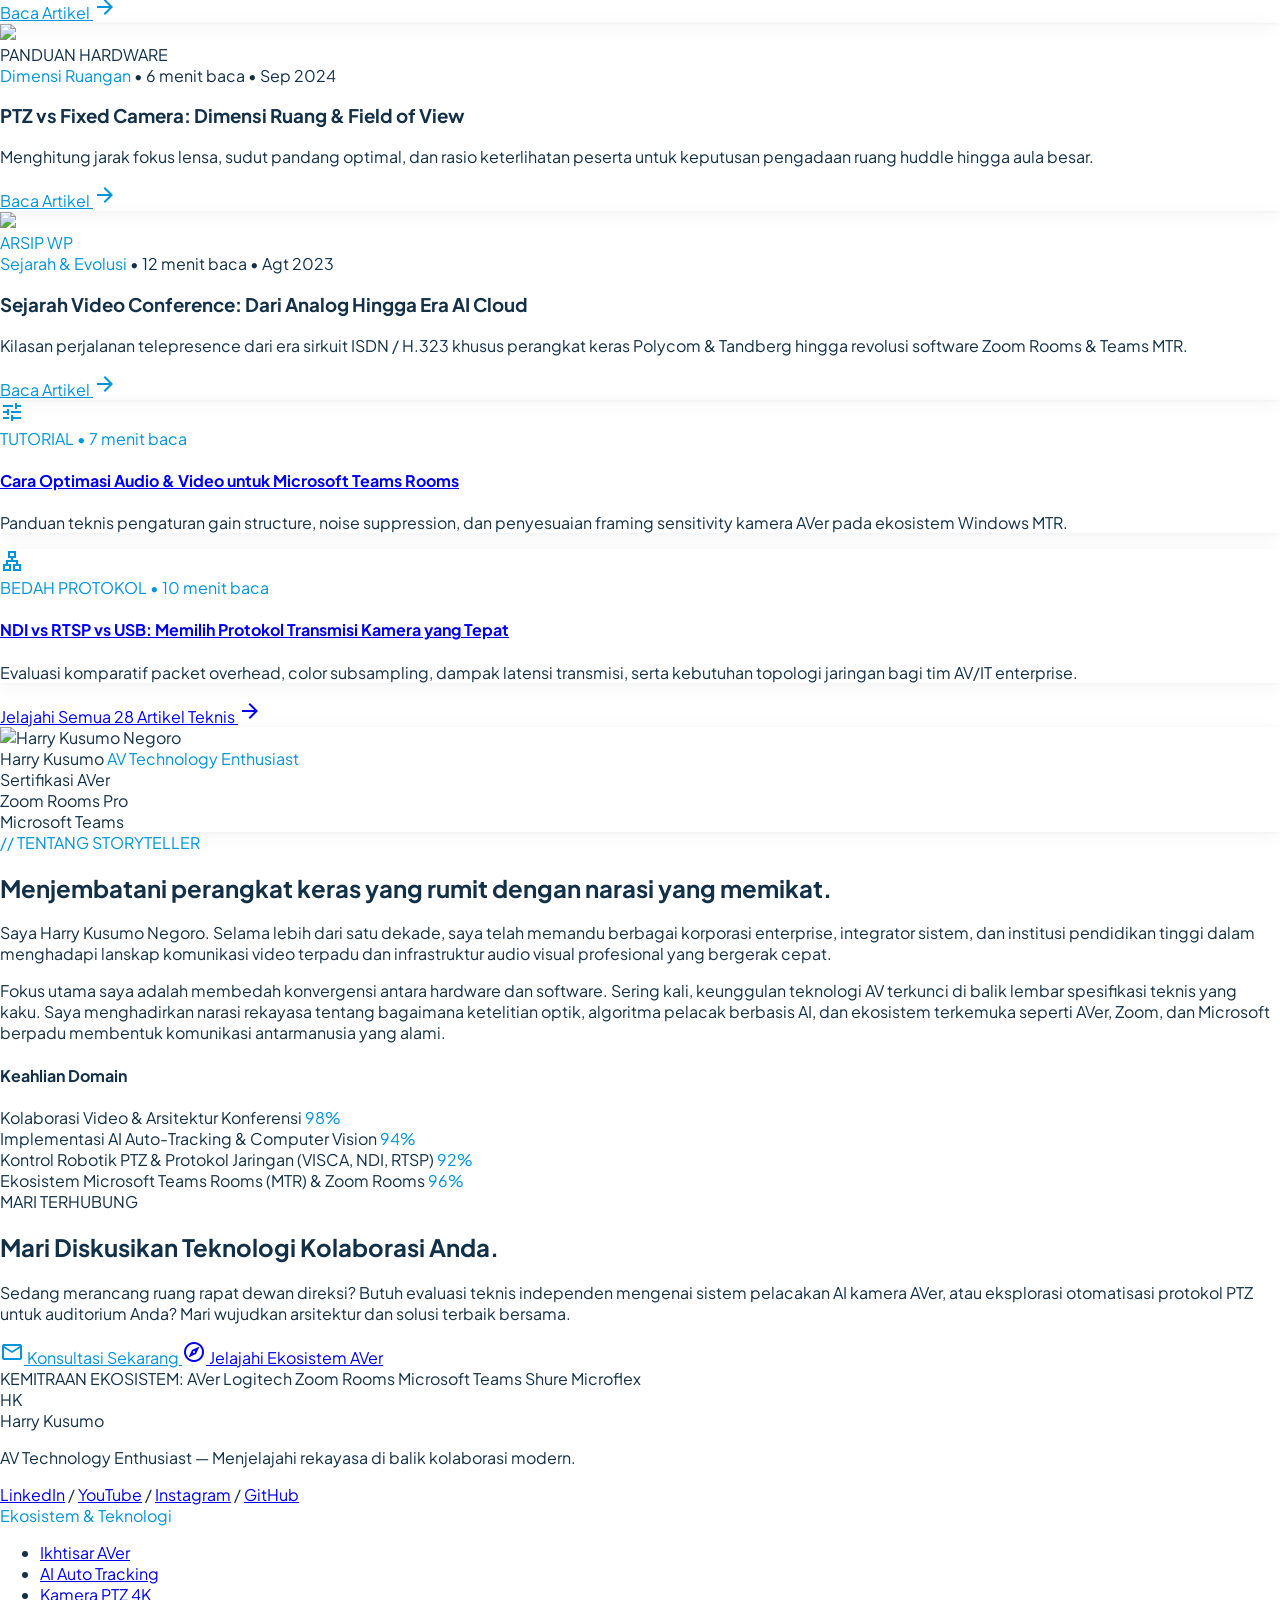
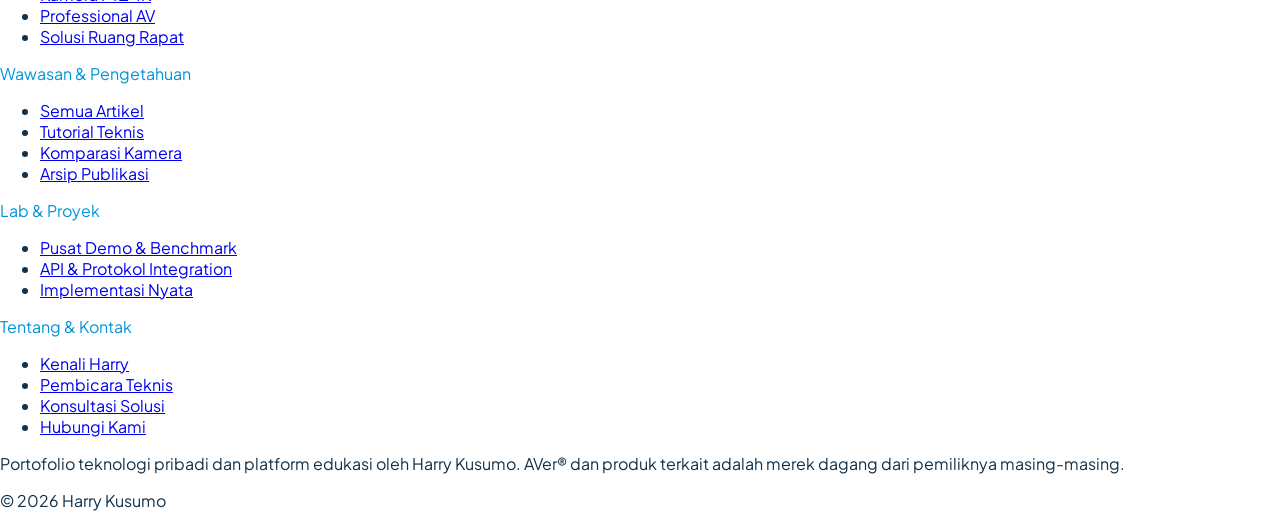
==== commit ae4f10fe: "refactor: update header avatar to user icon with dropdown login menu" ====
--- a/index.html
+++ b/index.html
@@ -40,7 +40,7 @@
 <span class="font-code text-xs font-semibold text-primary uppercase tracking-wider">Harry Kusumo · AV Technology Enthusiast</span>
 </div>
 <!-- Judul Utama -->
-<h1 class="font-headline font-extrabold text-4xl sm:text-5xl lg:text-[54px] tracking-tight leading-[1.12] mb-6 text-dark-navy">Teknologi AVer, <span class="text-primary">Dijelaskan.</span></h1>
+<h1 class="font-headline font-extrabold text-4xl sm:text-5xl lg:text-[54px] tracking-tight leading-[1.12] mb-6 text-dark-navy">AVer Technology, <span class="text-primary">Explained.</span></h1>
 <p class="font-body text-lg text-slate-body max-w-2xl mb-8 leading-relaxed">
               Menjelajahi kolaborasi video tingkat enterprise, kamera optik berbasis AI, infrastruktur pro AV, dan arsitektur ruang rapat modern dari perspektif rekayasa teknis dunia nyata.
             </p>
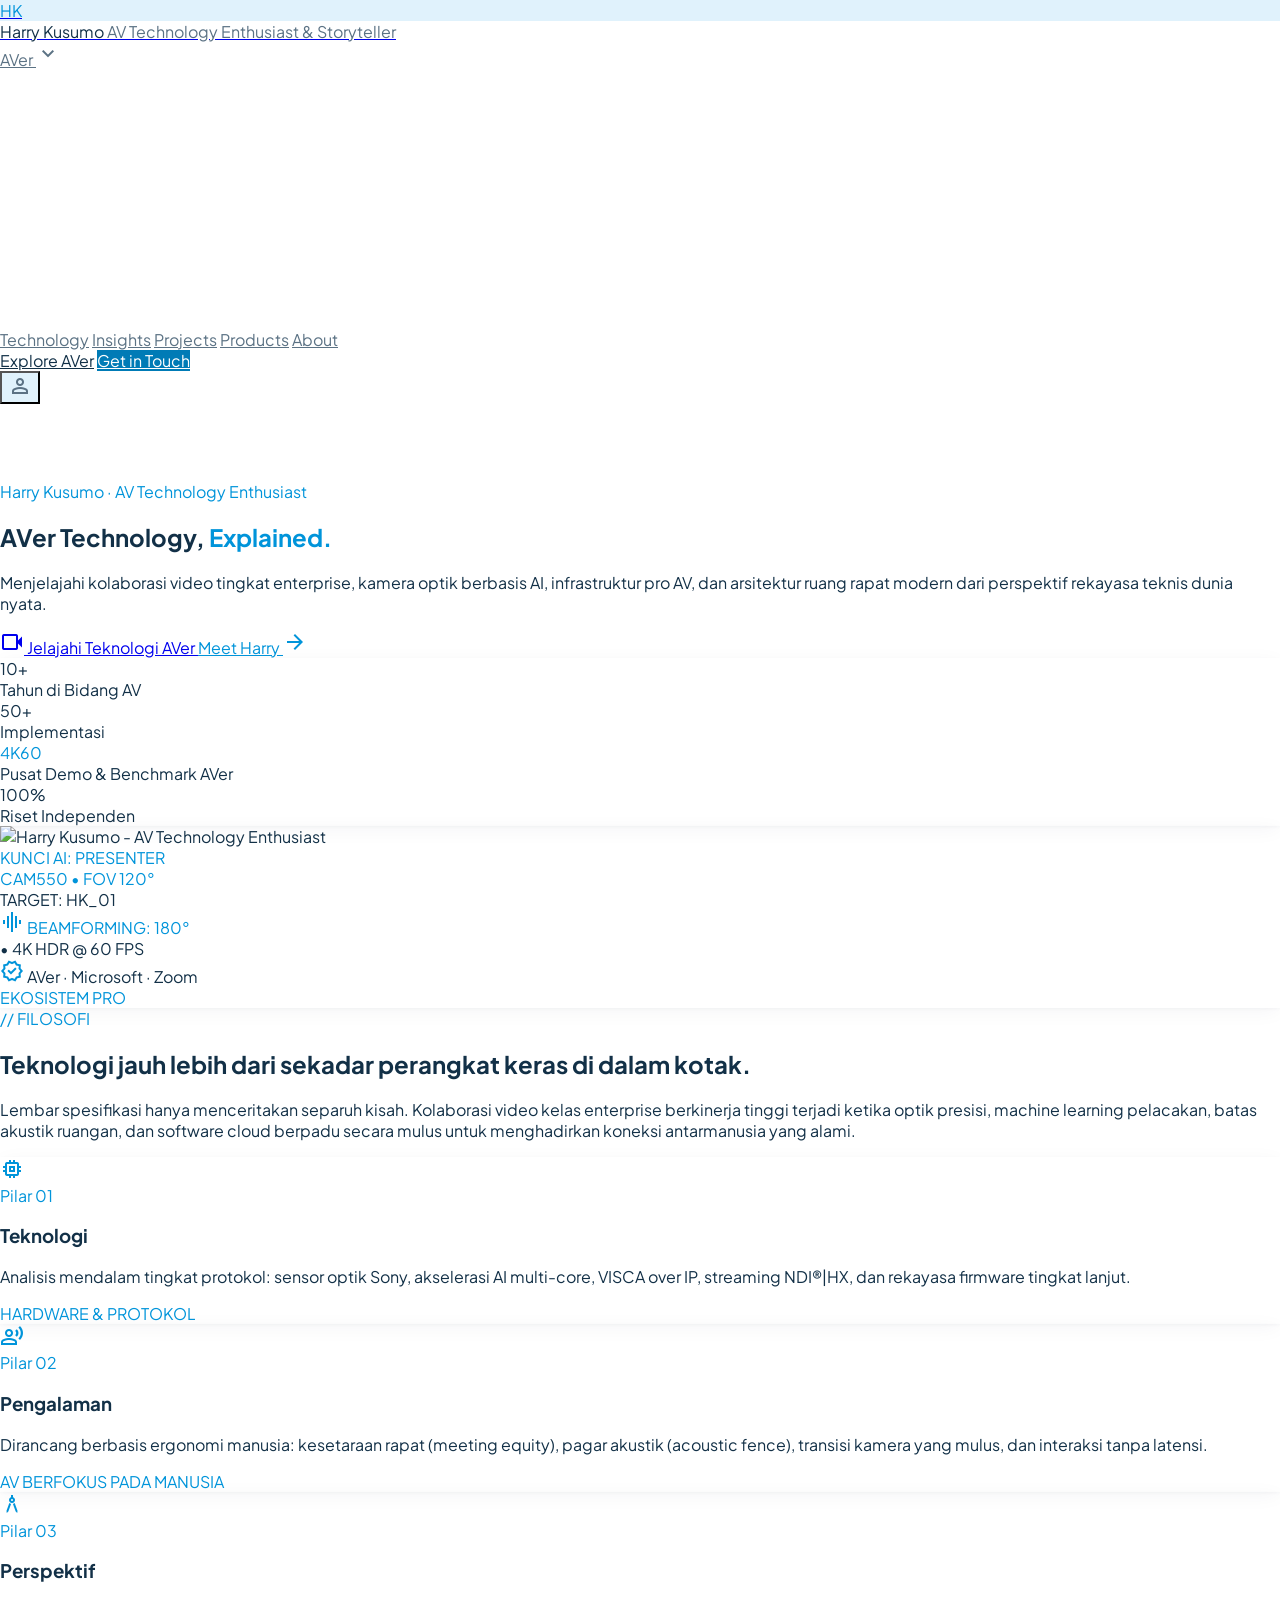
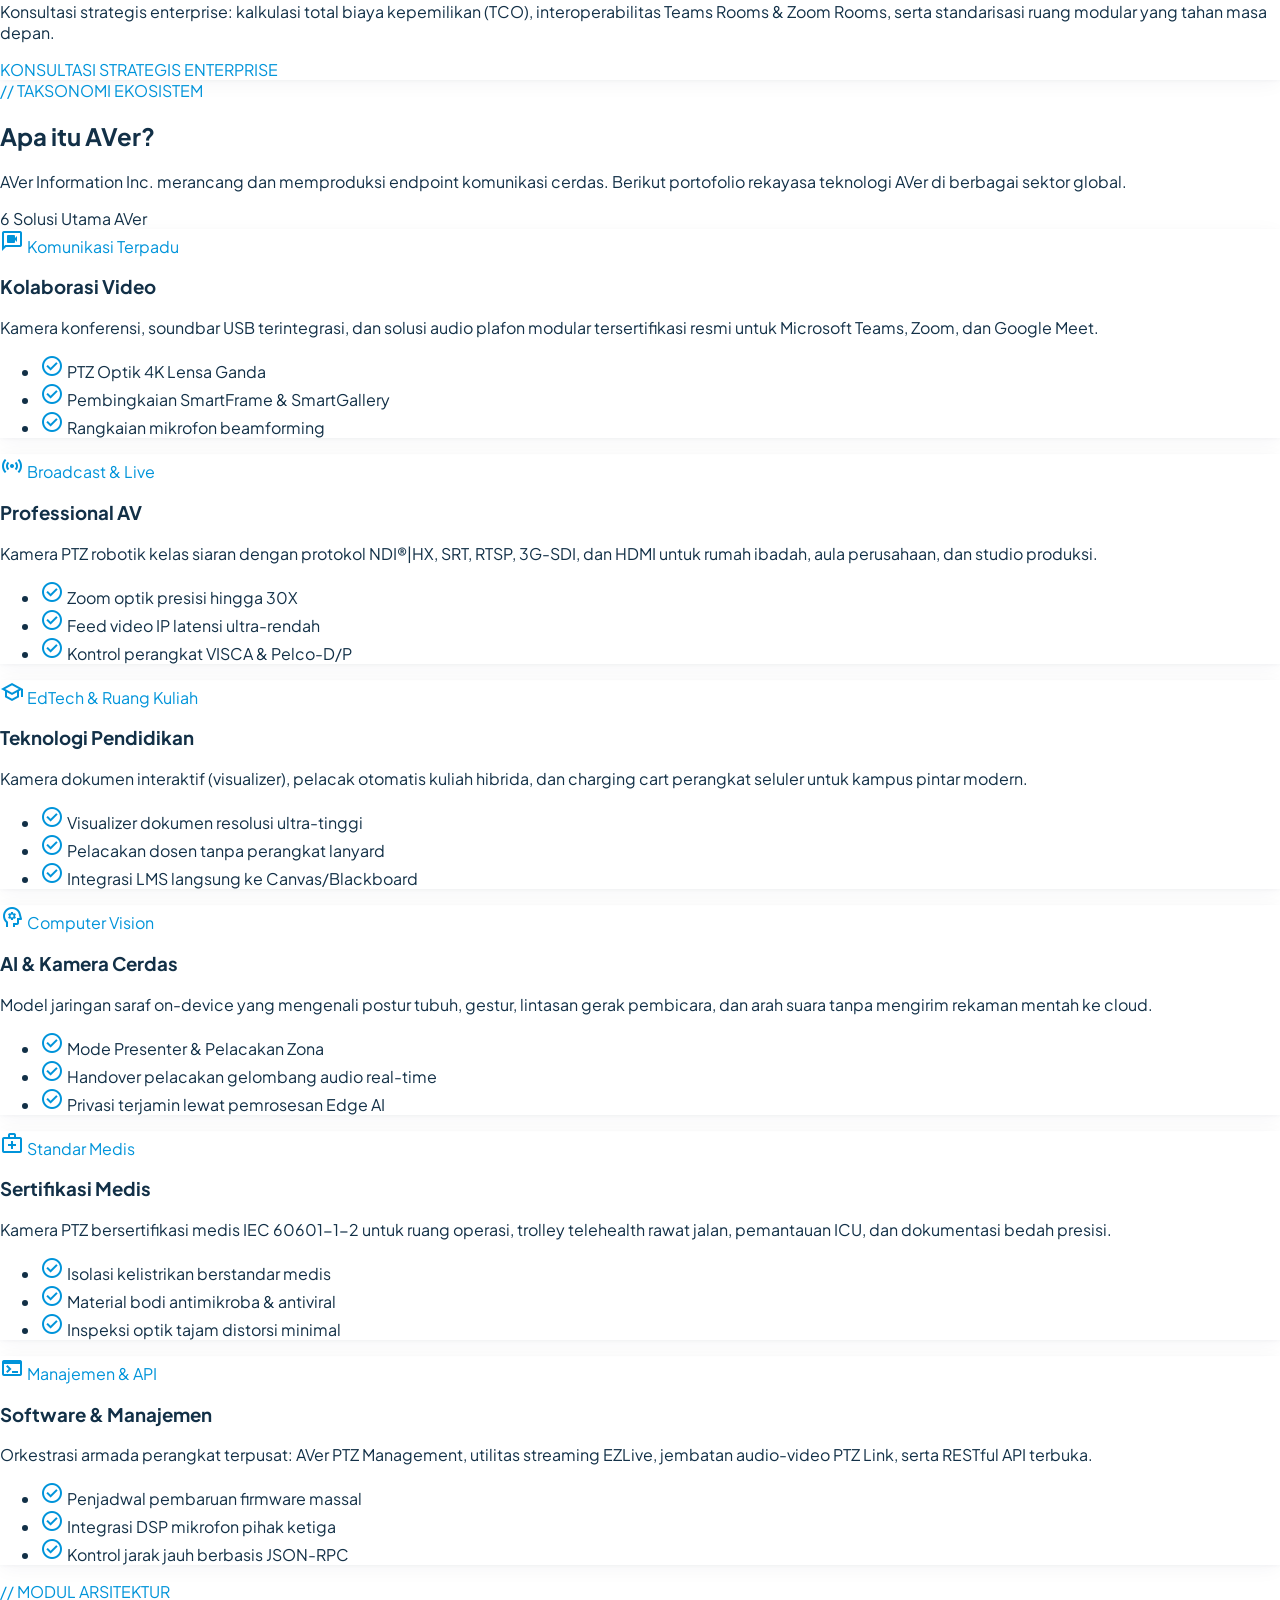
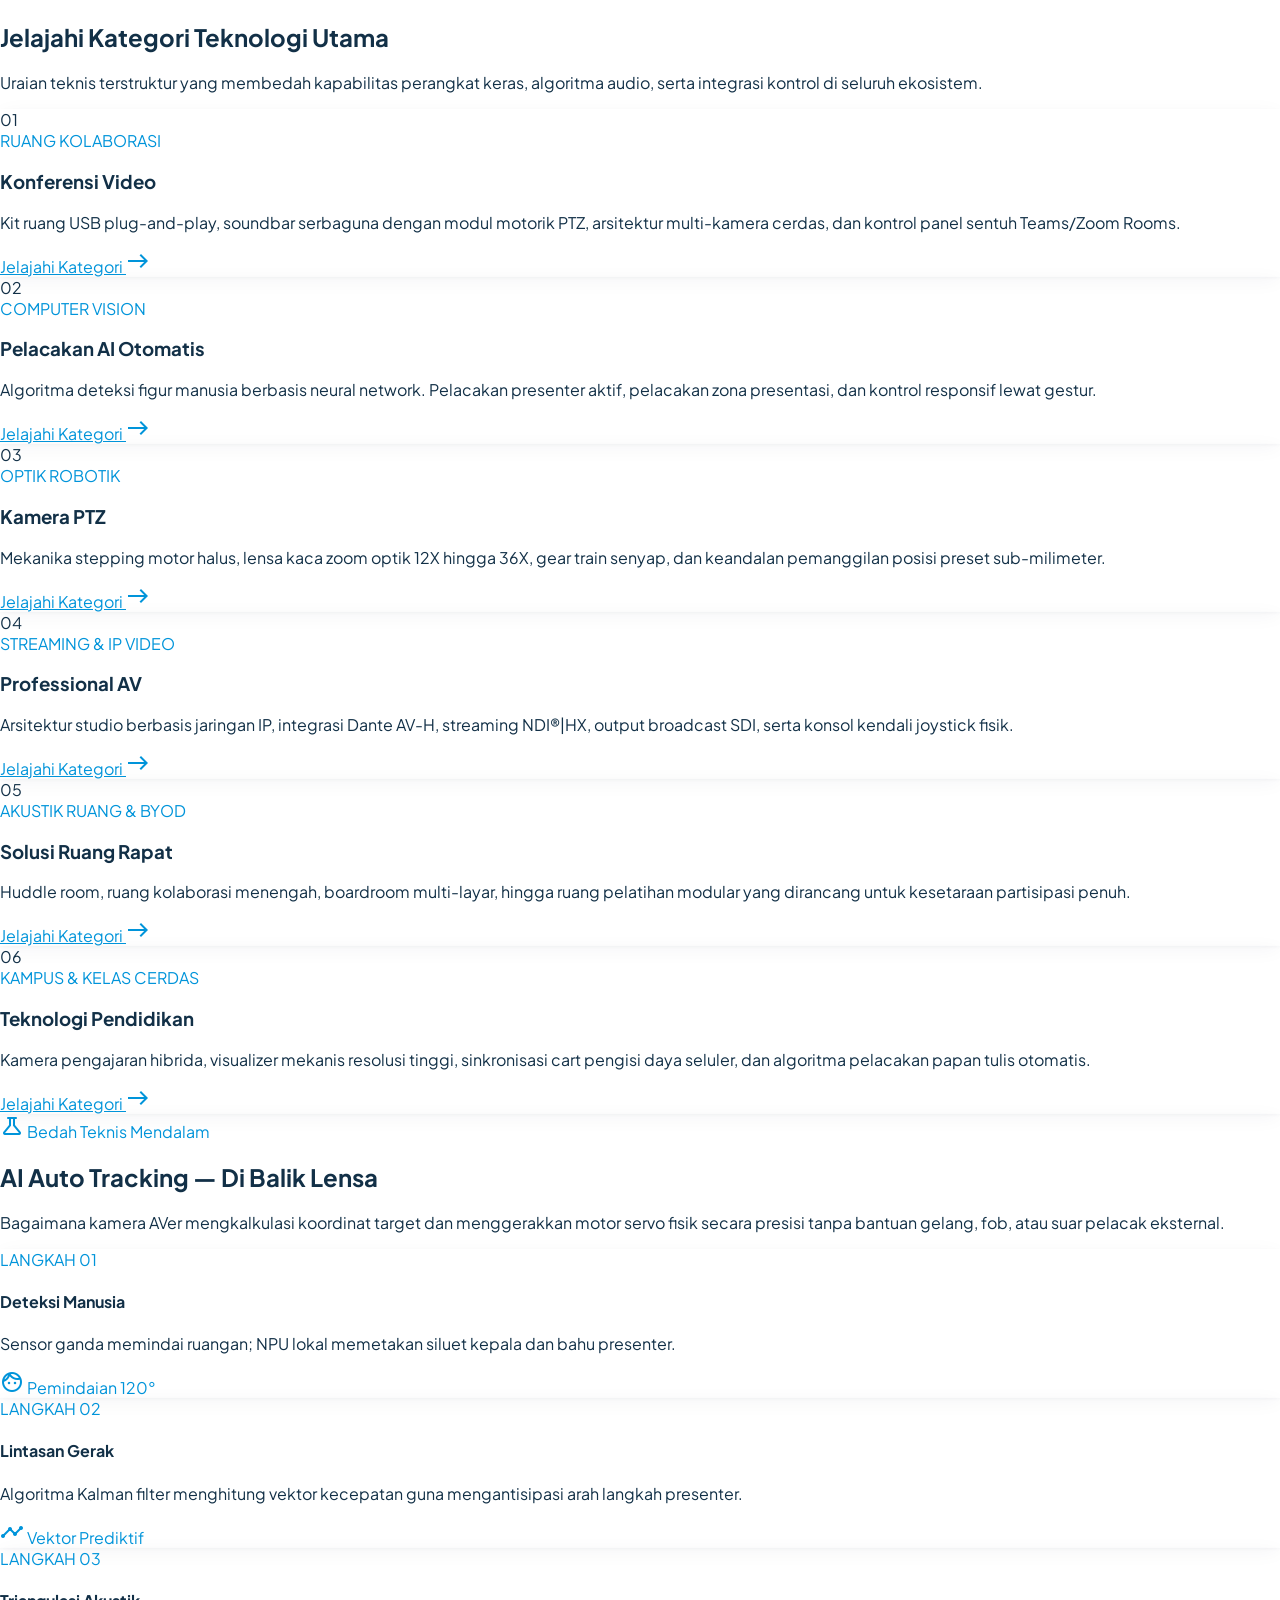
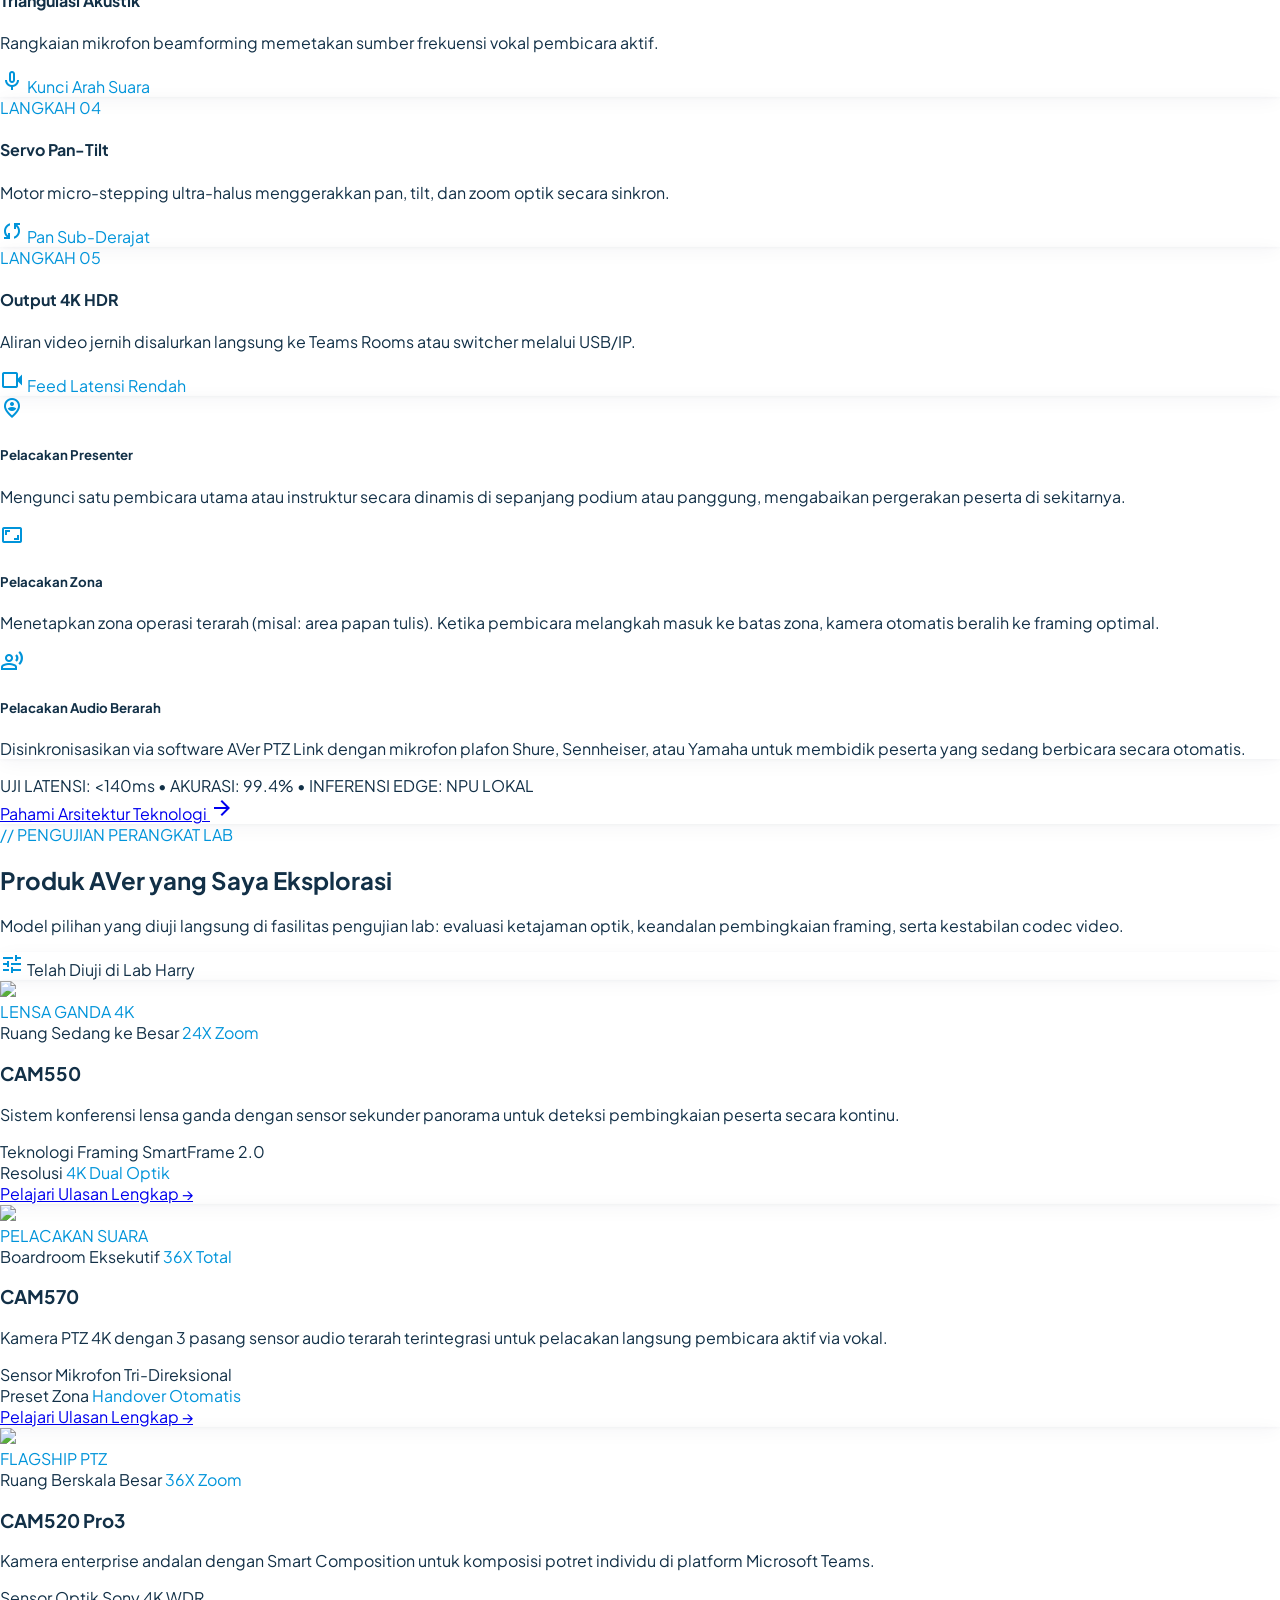
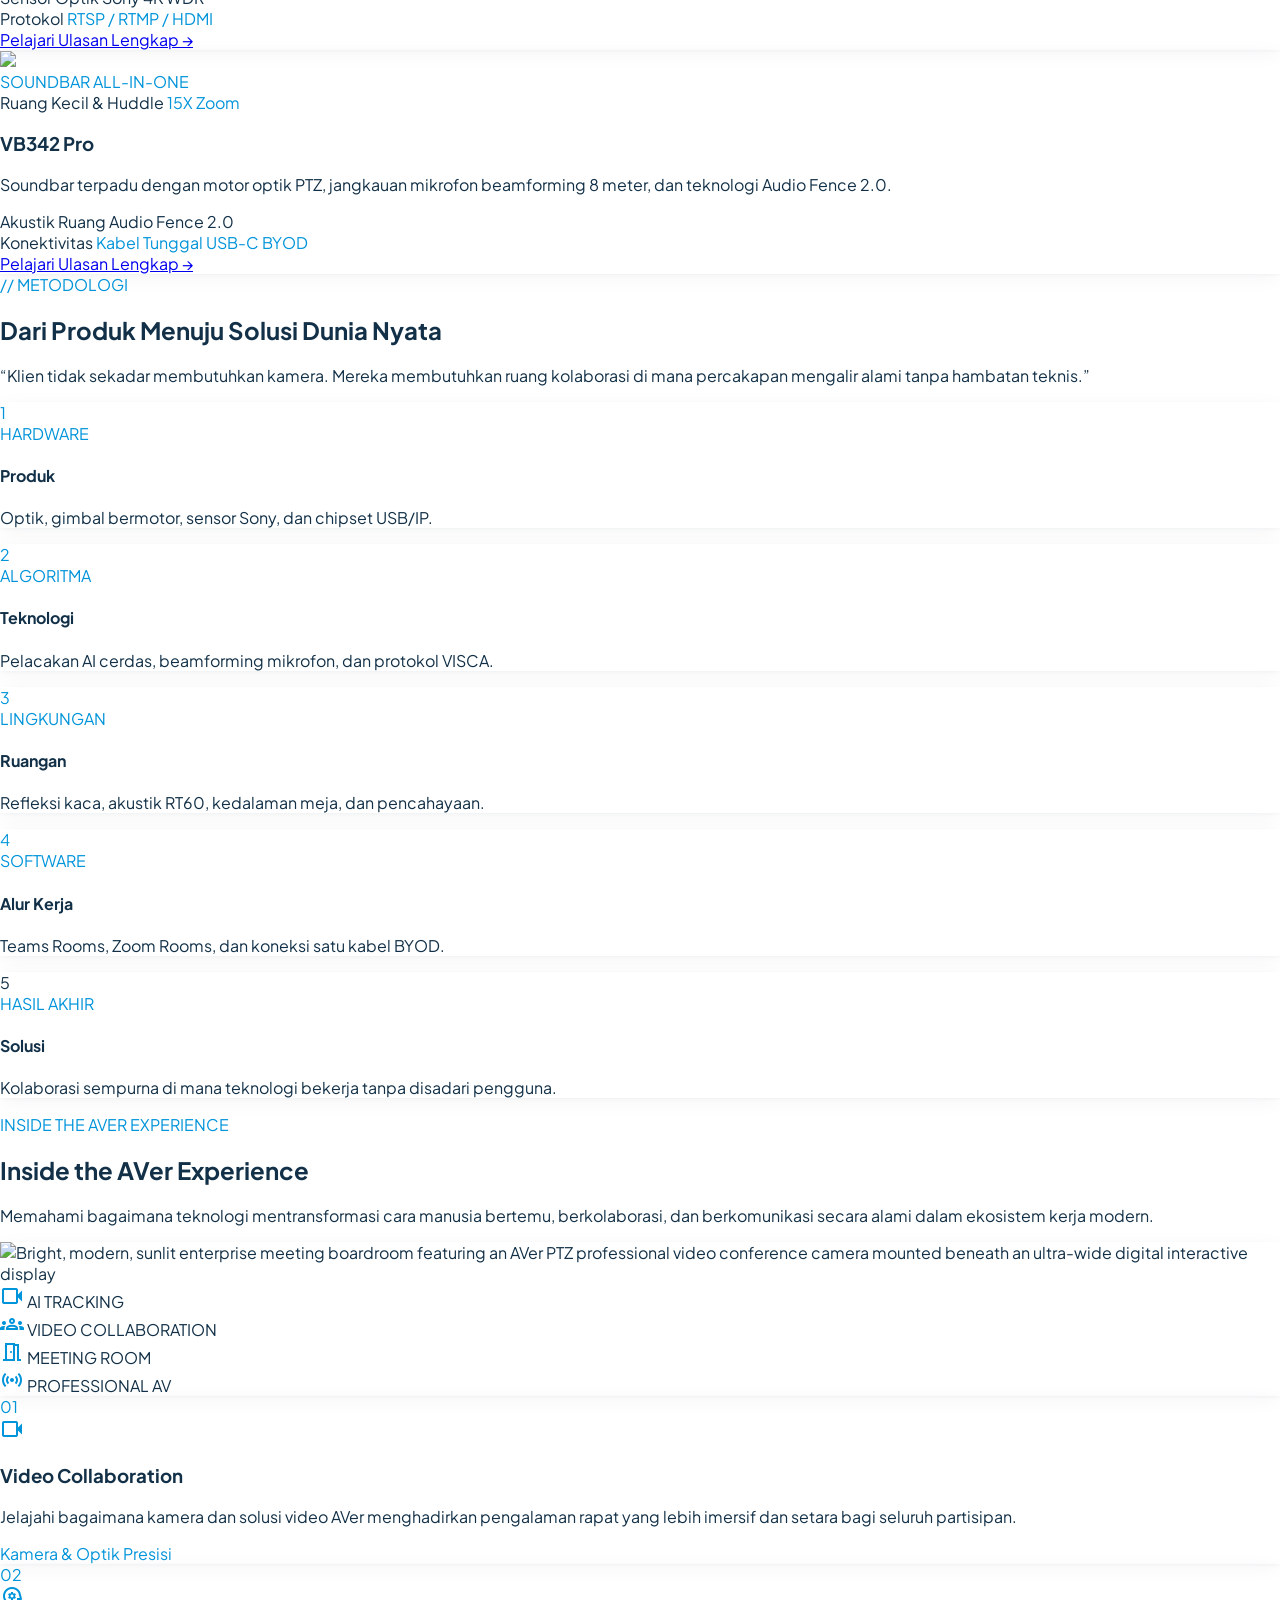
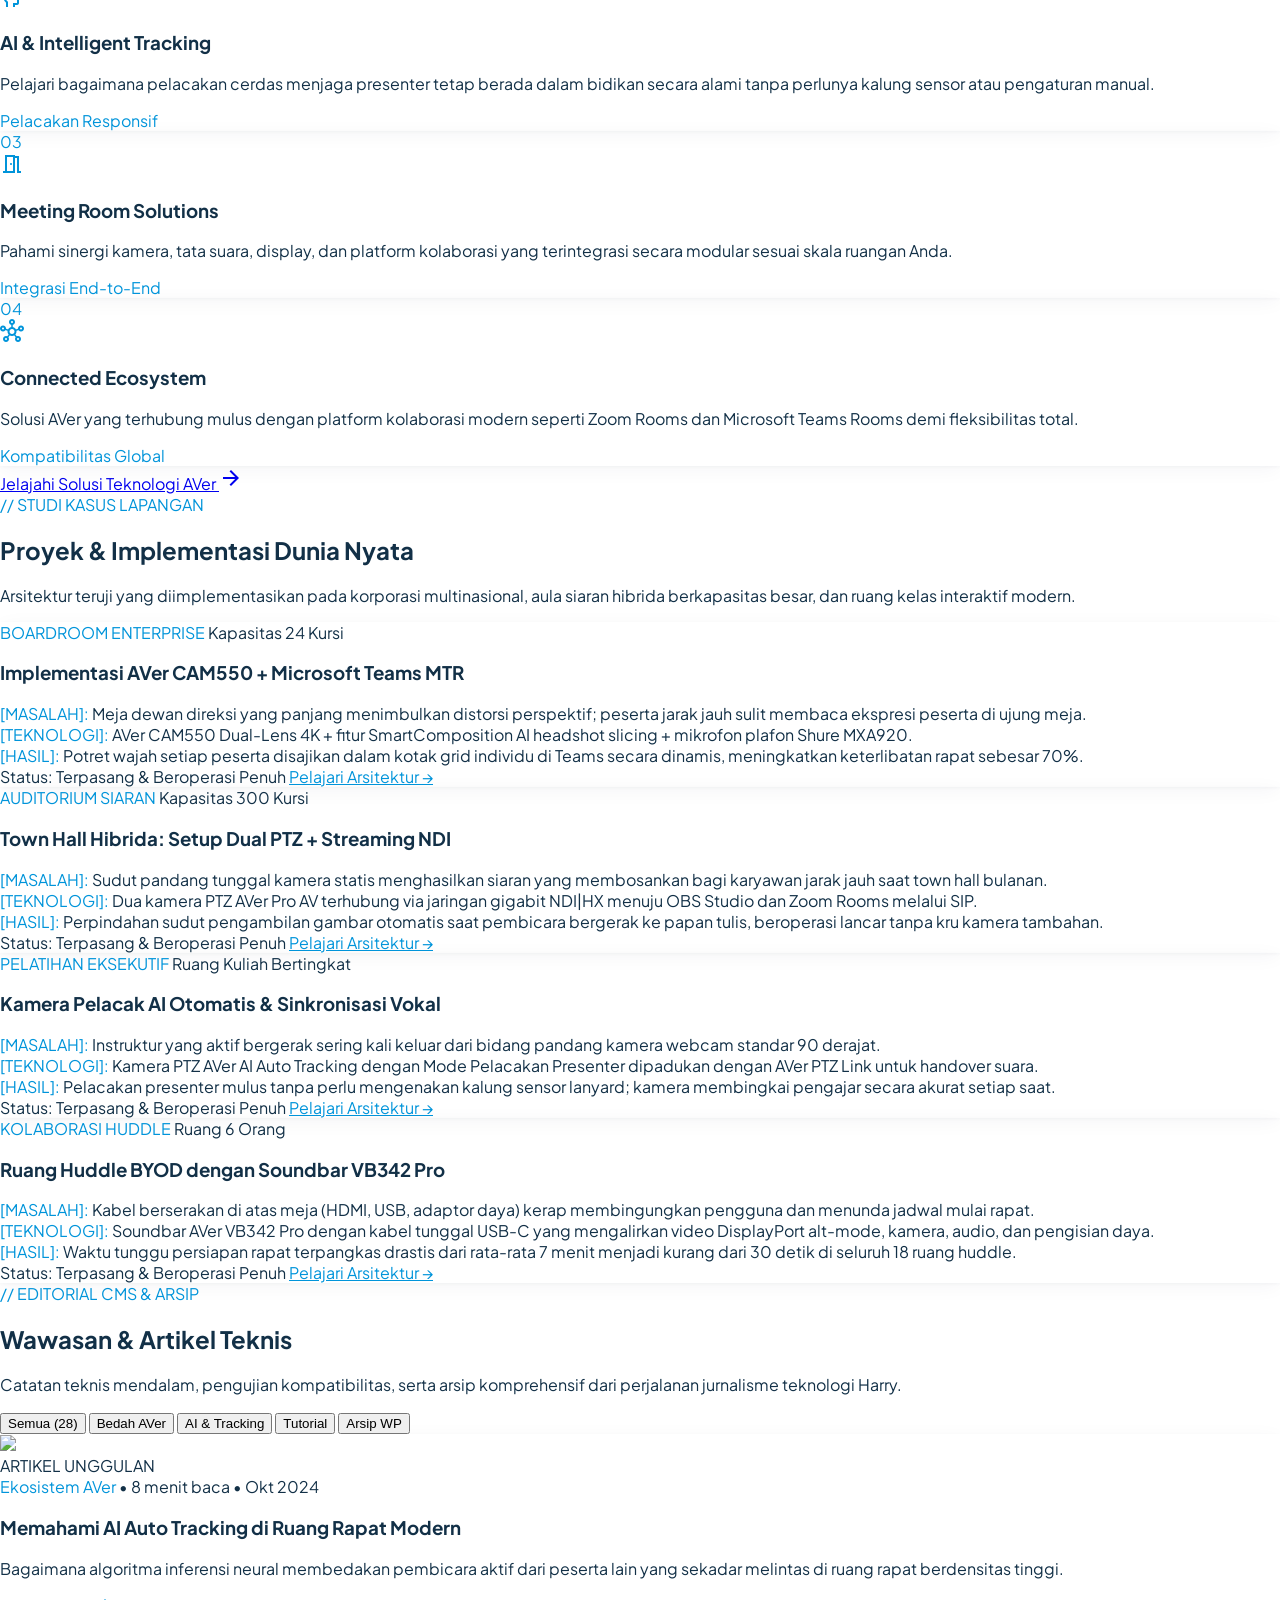
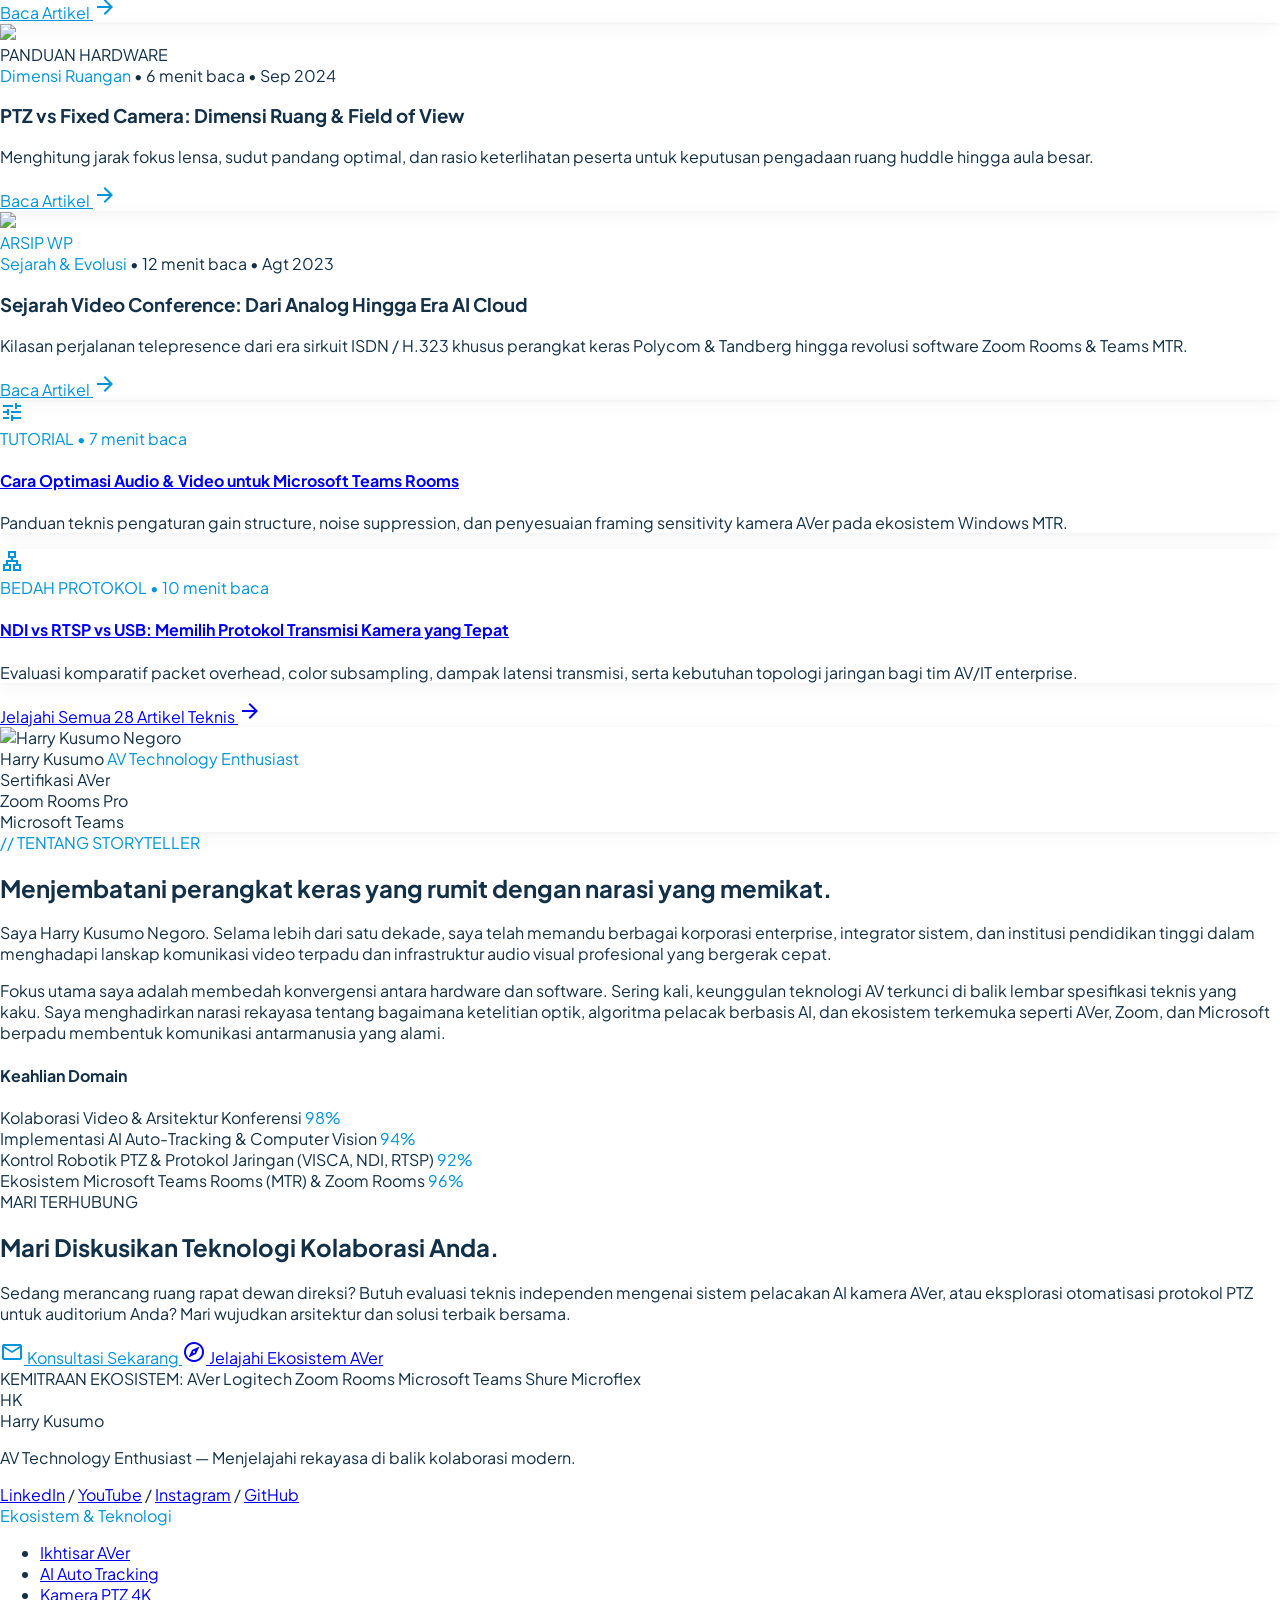
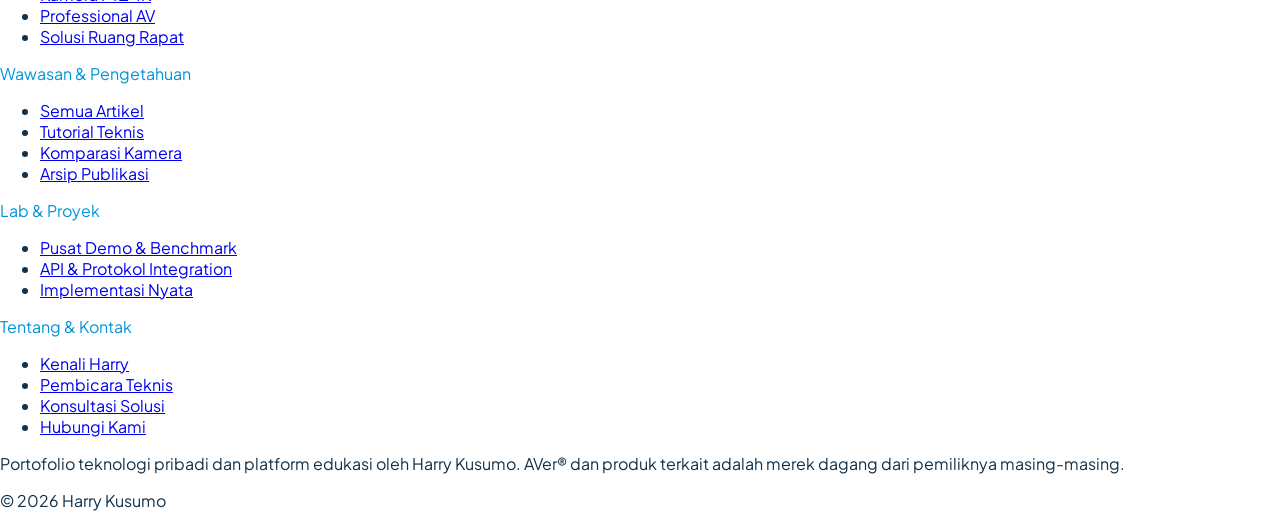
==== commit 7cbc4bef: "fix: update section badge to '6 Solusi Utama AVer' in index.html" ====
--- a/index.html
+++ b/index.html
@@ -80,7 +80,7 @@
 <div class="relative w-full max-w-md bg-white rounded-2xl p-3 border border-border-clean card-clean-shadow">
 <!-- Pembingkaian Kamera yang Bersih -->
 <div class="relative overflow-hidden rounded-xl bg-bg-light-alt aspect-[4/5] border border-border-clean">
-<img alt="Harry Kusumo - AV Technology Enthusiast" class="w-full h-full object-cover object-top" src="https://lh3.googleusercontent.com/aida-public/[base64]">
+<img alt="Harry Kusumo - AV Technology Enthusiast" class="w-full h-full object-cover object-top" src="https://lh3.googleusercontent.com/aida-public/[base64]">
 <!-- Lapisan Retikel Biru Presisi -->
 <div class="absolute inset-4 pointer-events-none flex flex-col justify-between">
 <!-- Retikel Atas -->
@@ -207,7 +207,7 @@
 </div>
 <div class="flex items-center gap-2.5 bg-bg-ice border border-border-clean px-4 py-2 rounded-lg shrink-0">
 <span class="w-2.5 h-2.5 rounded-full bg-primary"></span>
-<span class="font-code text-xs font-semibold text-dark-navy">6 Domain Utama Rekayasa</span>
+<span class="font-code text-xs font-semibold text-dark-navy">6 Solusi Utama AVer</span>
 </div>
 </div>
 <!-- Grid 6 Domain Ekosistem -->
@@ -1177,7 +1177,7 @@
 <div class="lg:col-span-5 relative">
 <div class="bg-white rounded-2xl p-4 border border-border-clean card-clean-shadow">
 <div class="relative rounded-xl overflow-hidden aspect-square bg-bg-light-alt border border-border-clean">
-<img alt="Harry Kusumo Negoro" class="w-full h-full object-cover object-top" src="https://lh3.googleusercontent.com/aida-public/[base64]">
+<img alt="Harry Kusumo Negoro" class="w-full h-full object-cover object-top" src="https://lh3.googleusercontent.com/aida-public/[base64]">
 <div class="absolute bottom-0 inset-x-0 bg-gradient-to-t from-white via-white/80 to-transparent p-6 flex flex-col justify-end">
 <span class="font-headline font-bold text-xl text-dark-navy">Harry Kusumo</span>
 <span class="font-code text-xs font-semibold text-primary">AV Technology Enthusiast</span>
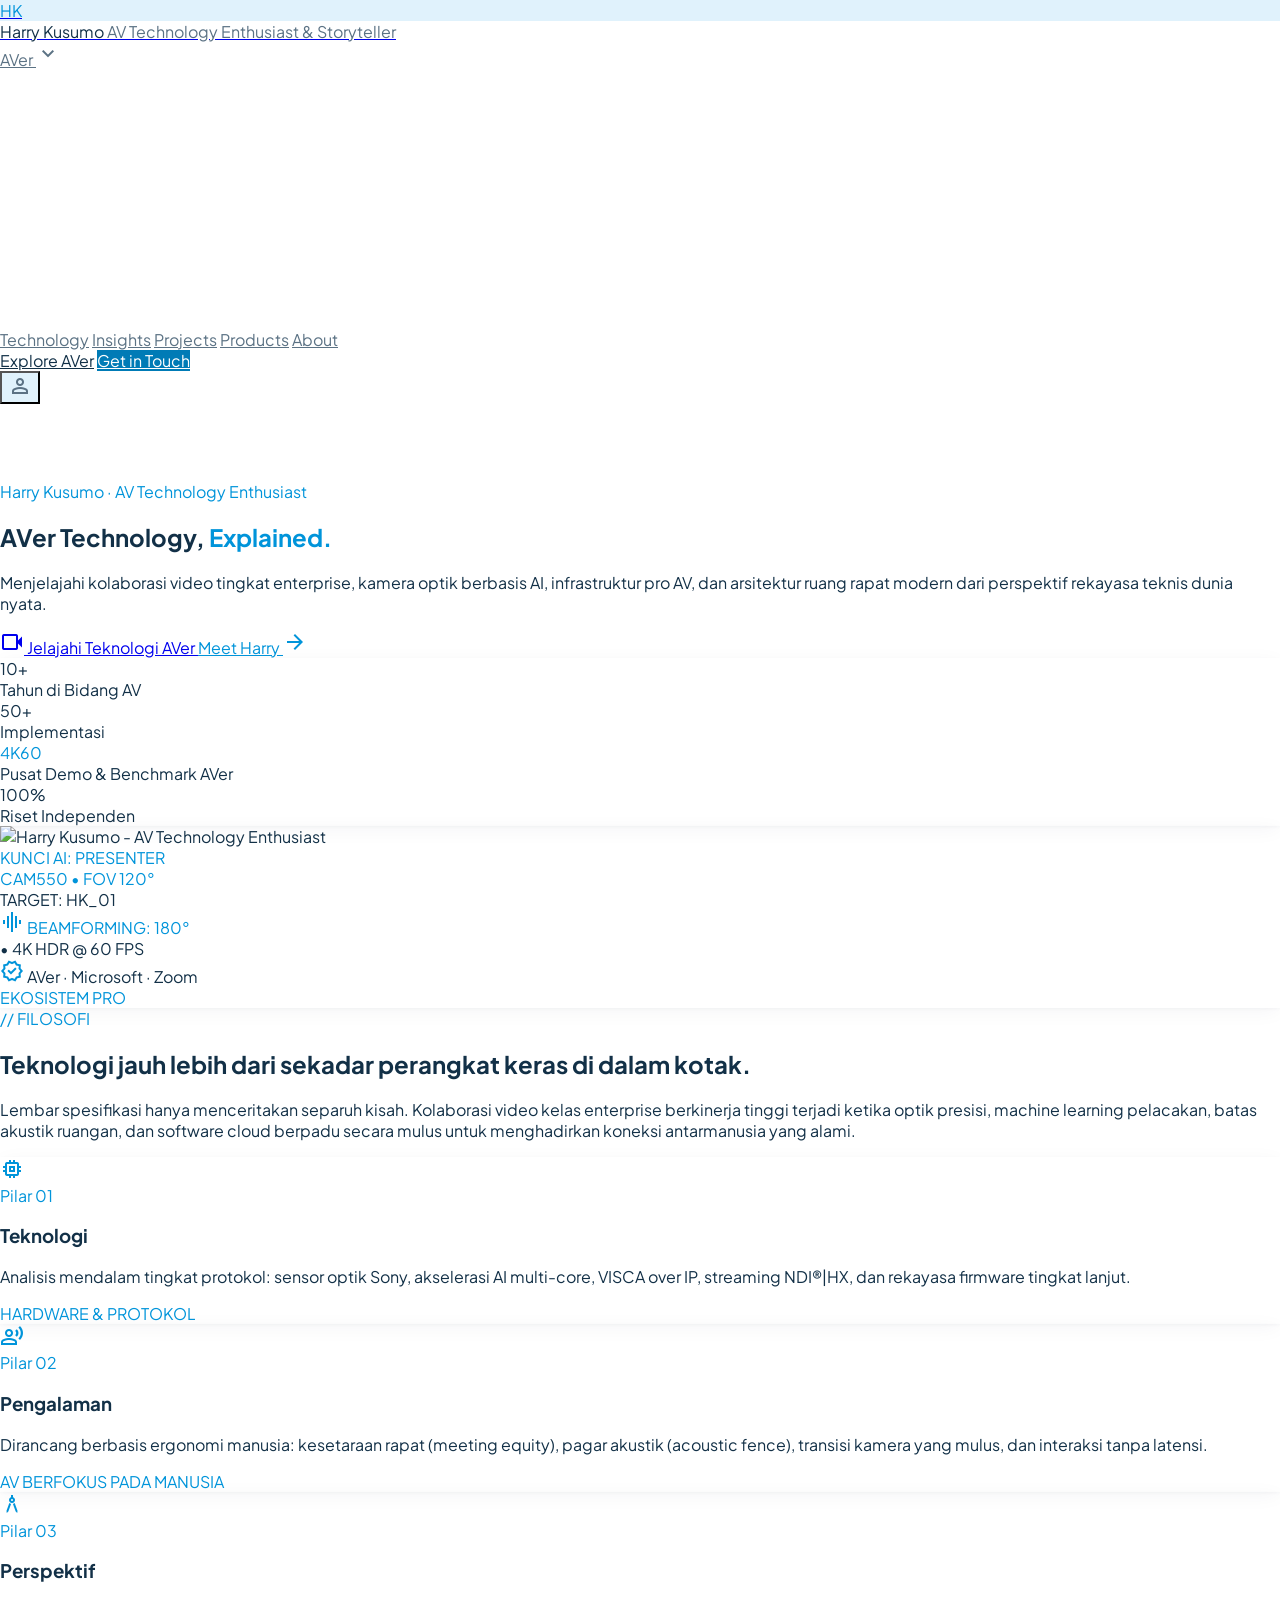
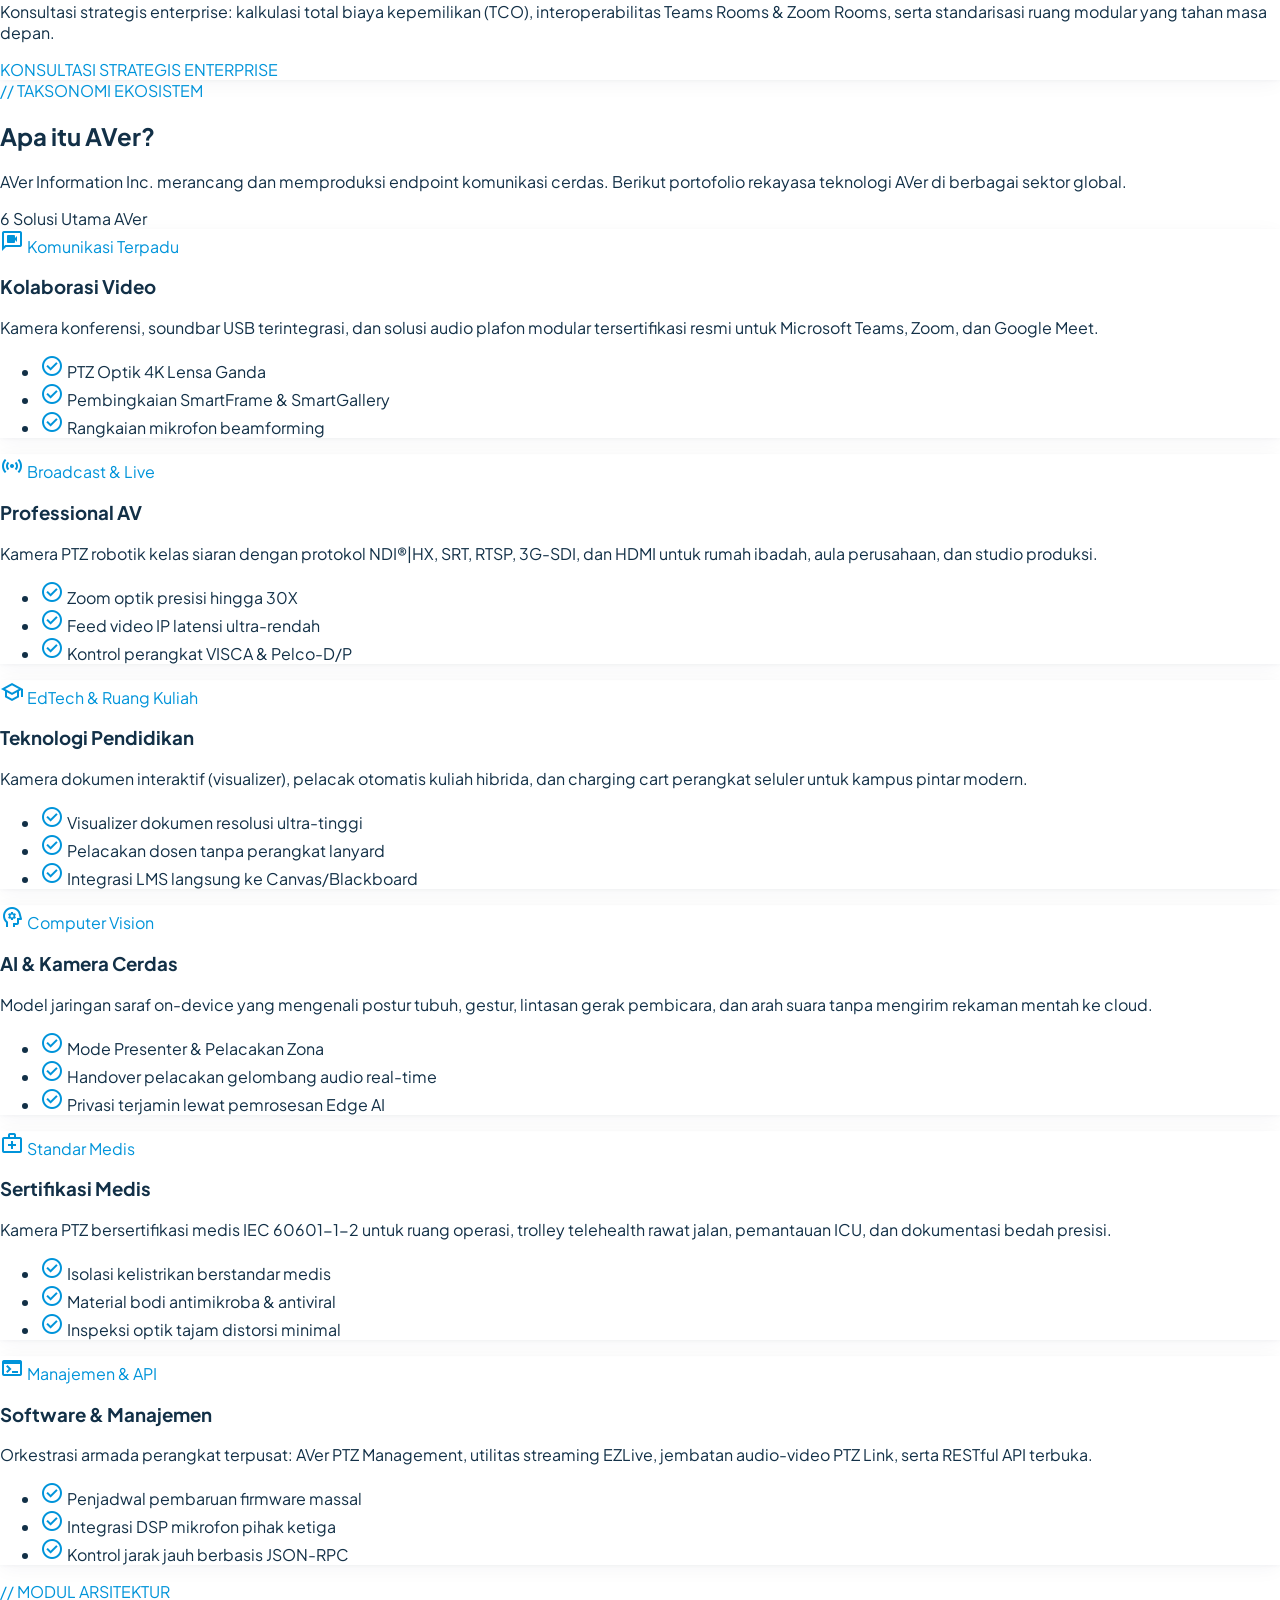
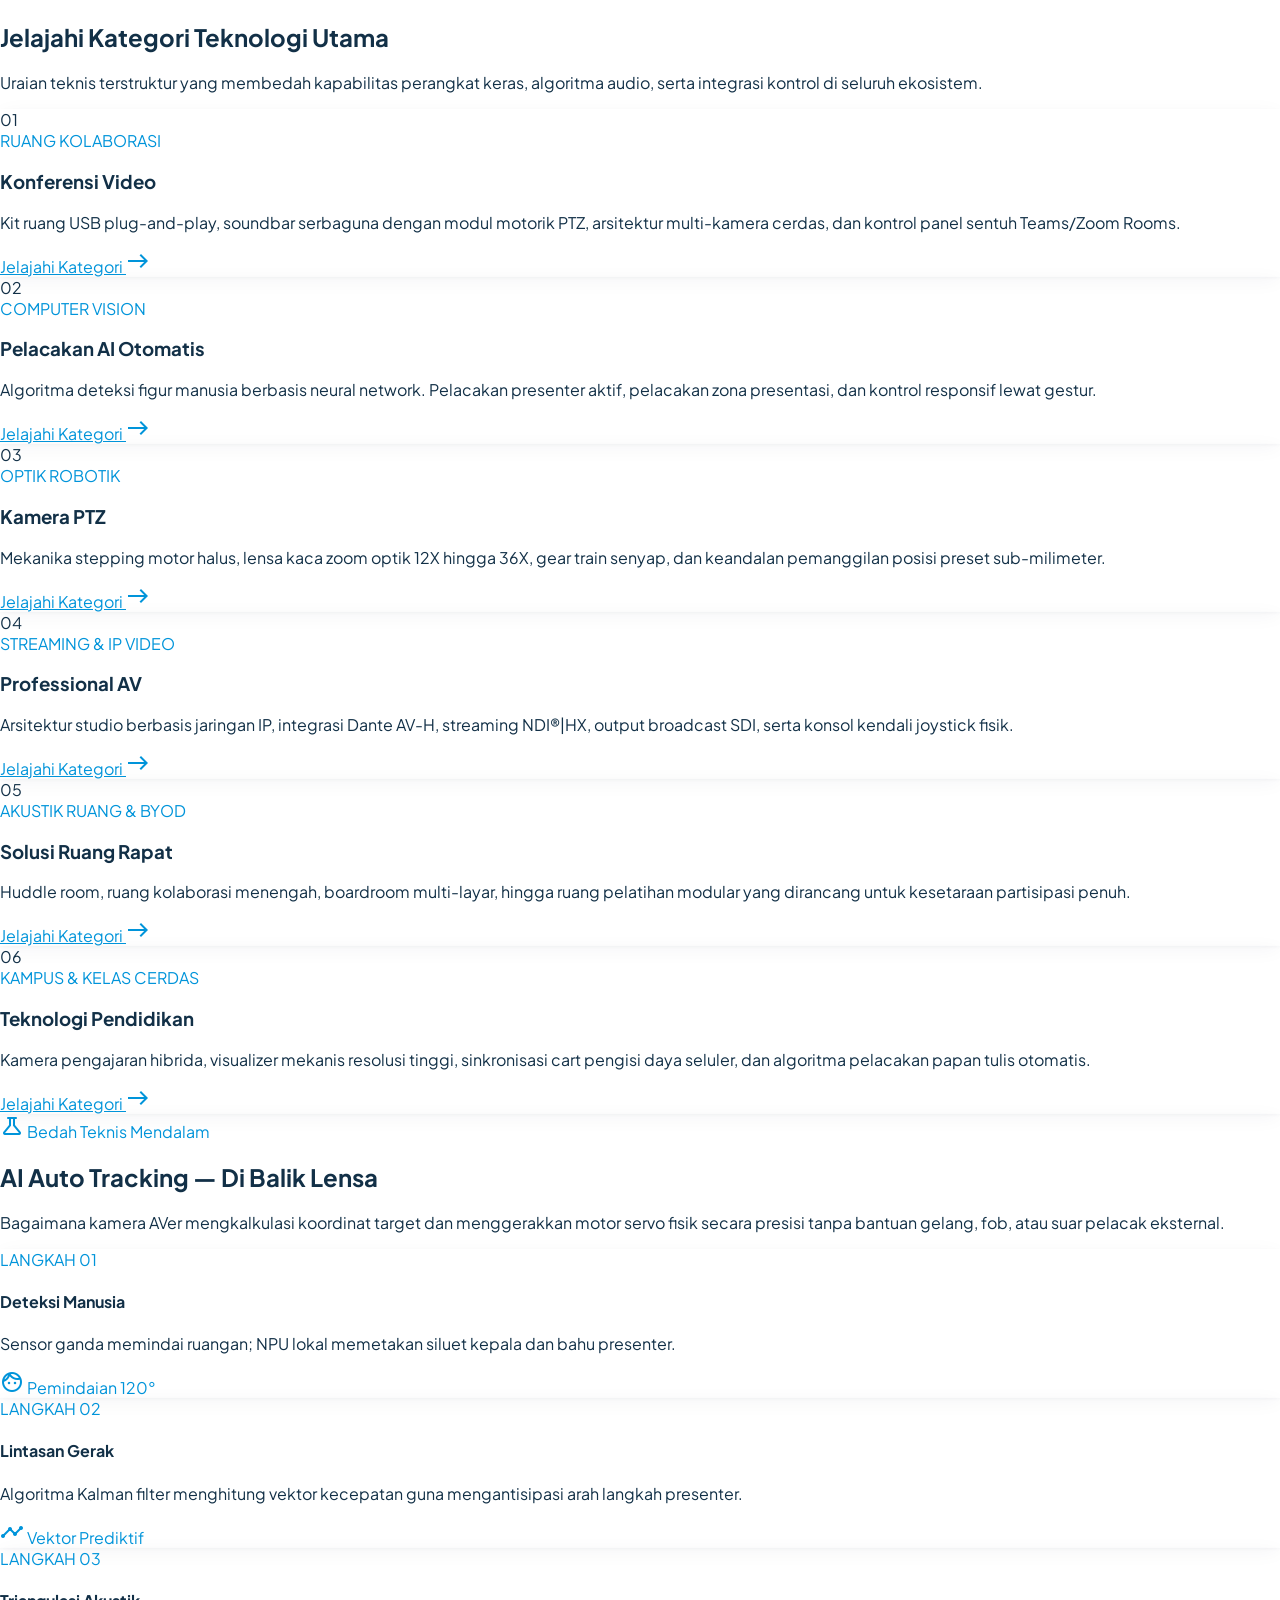
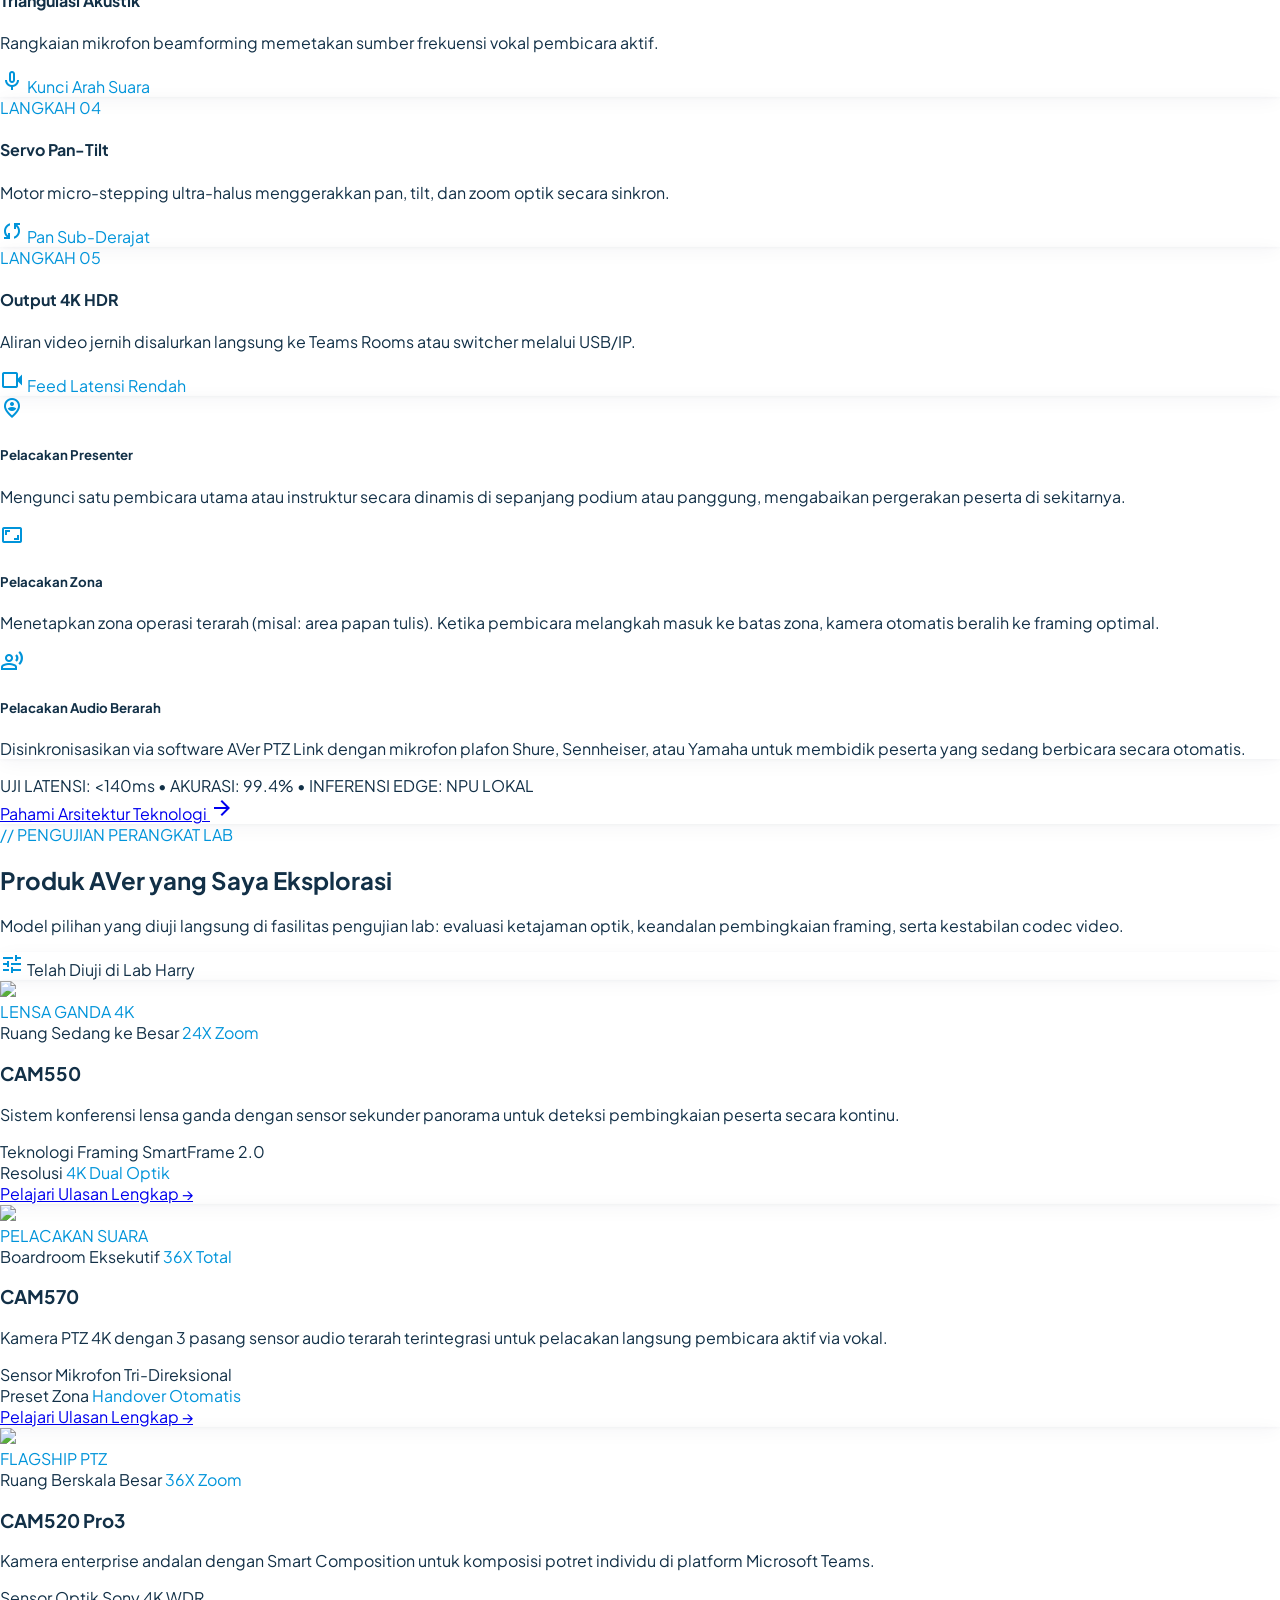
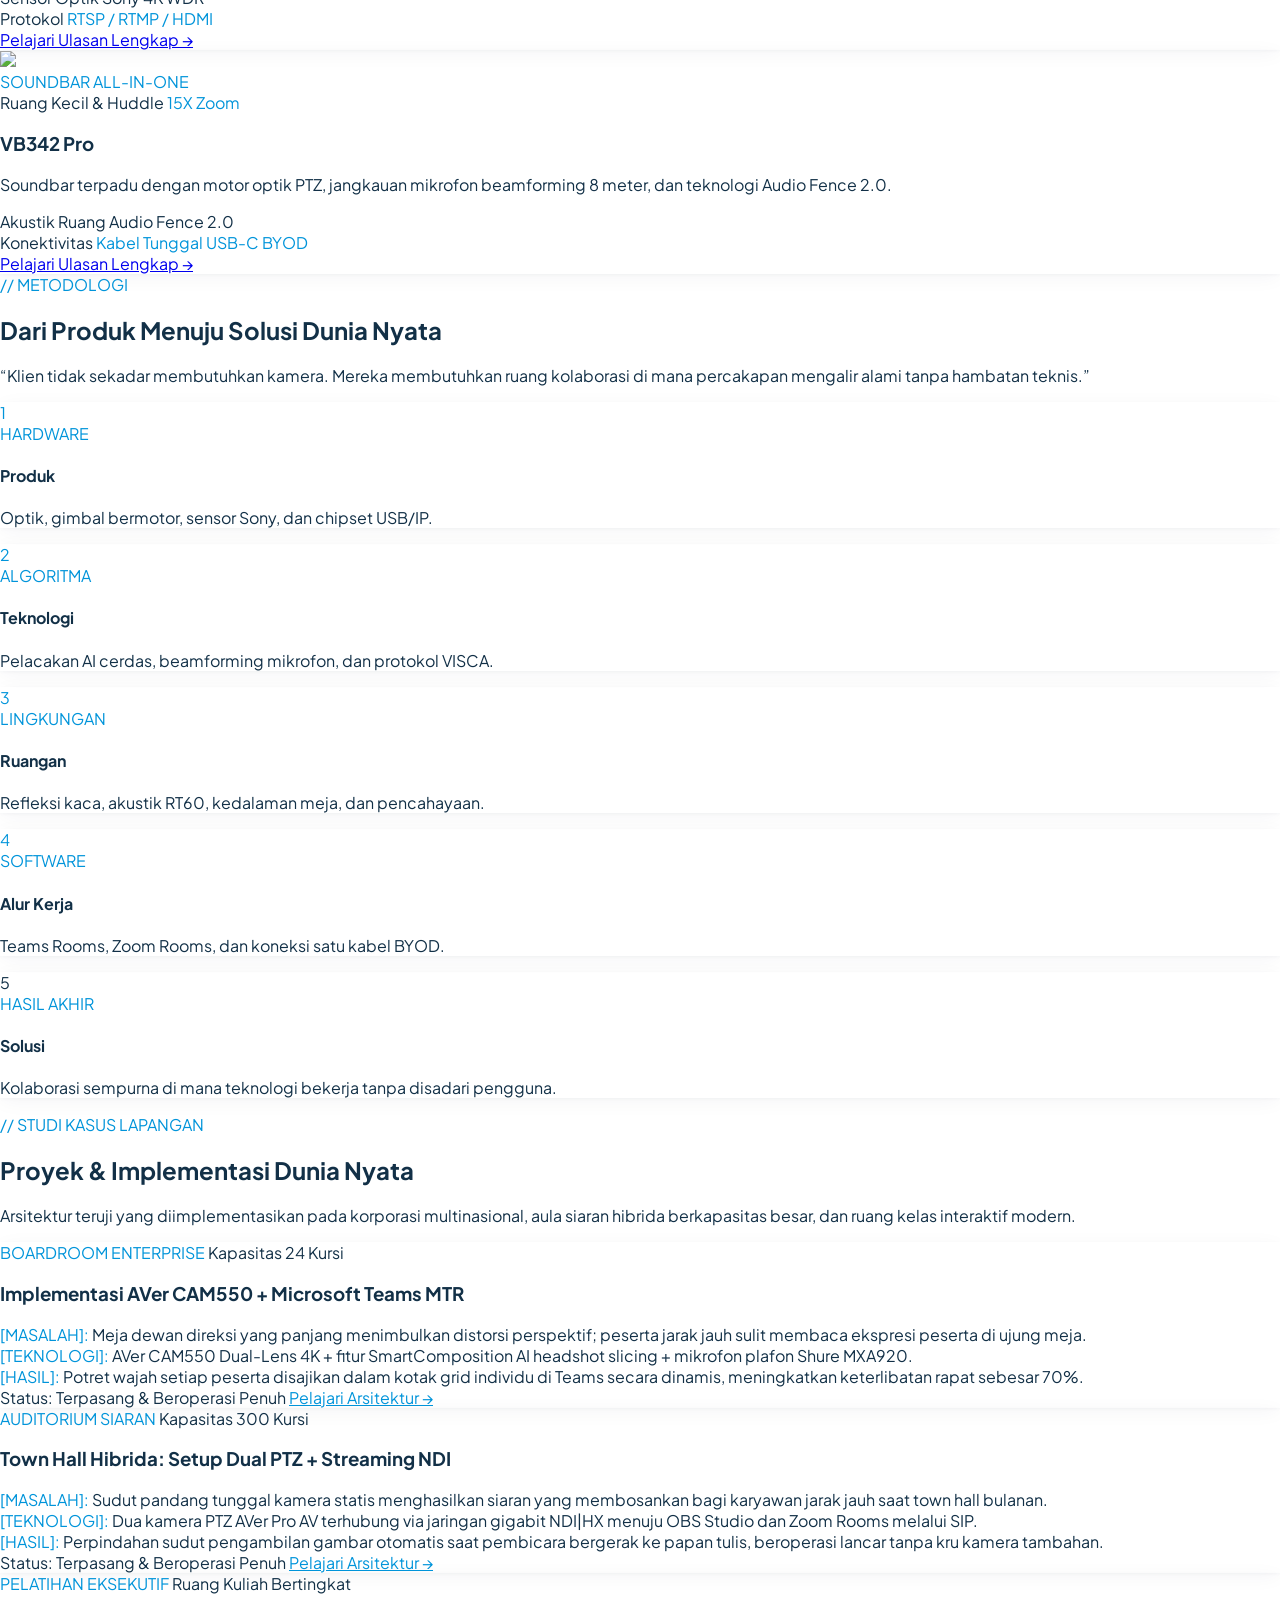
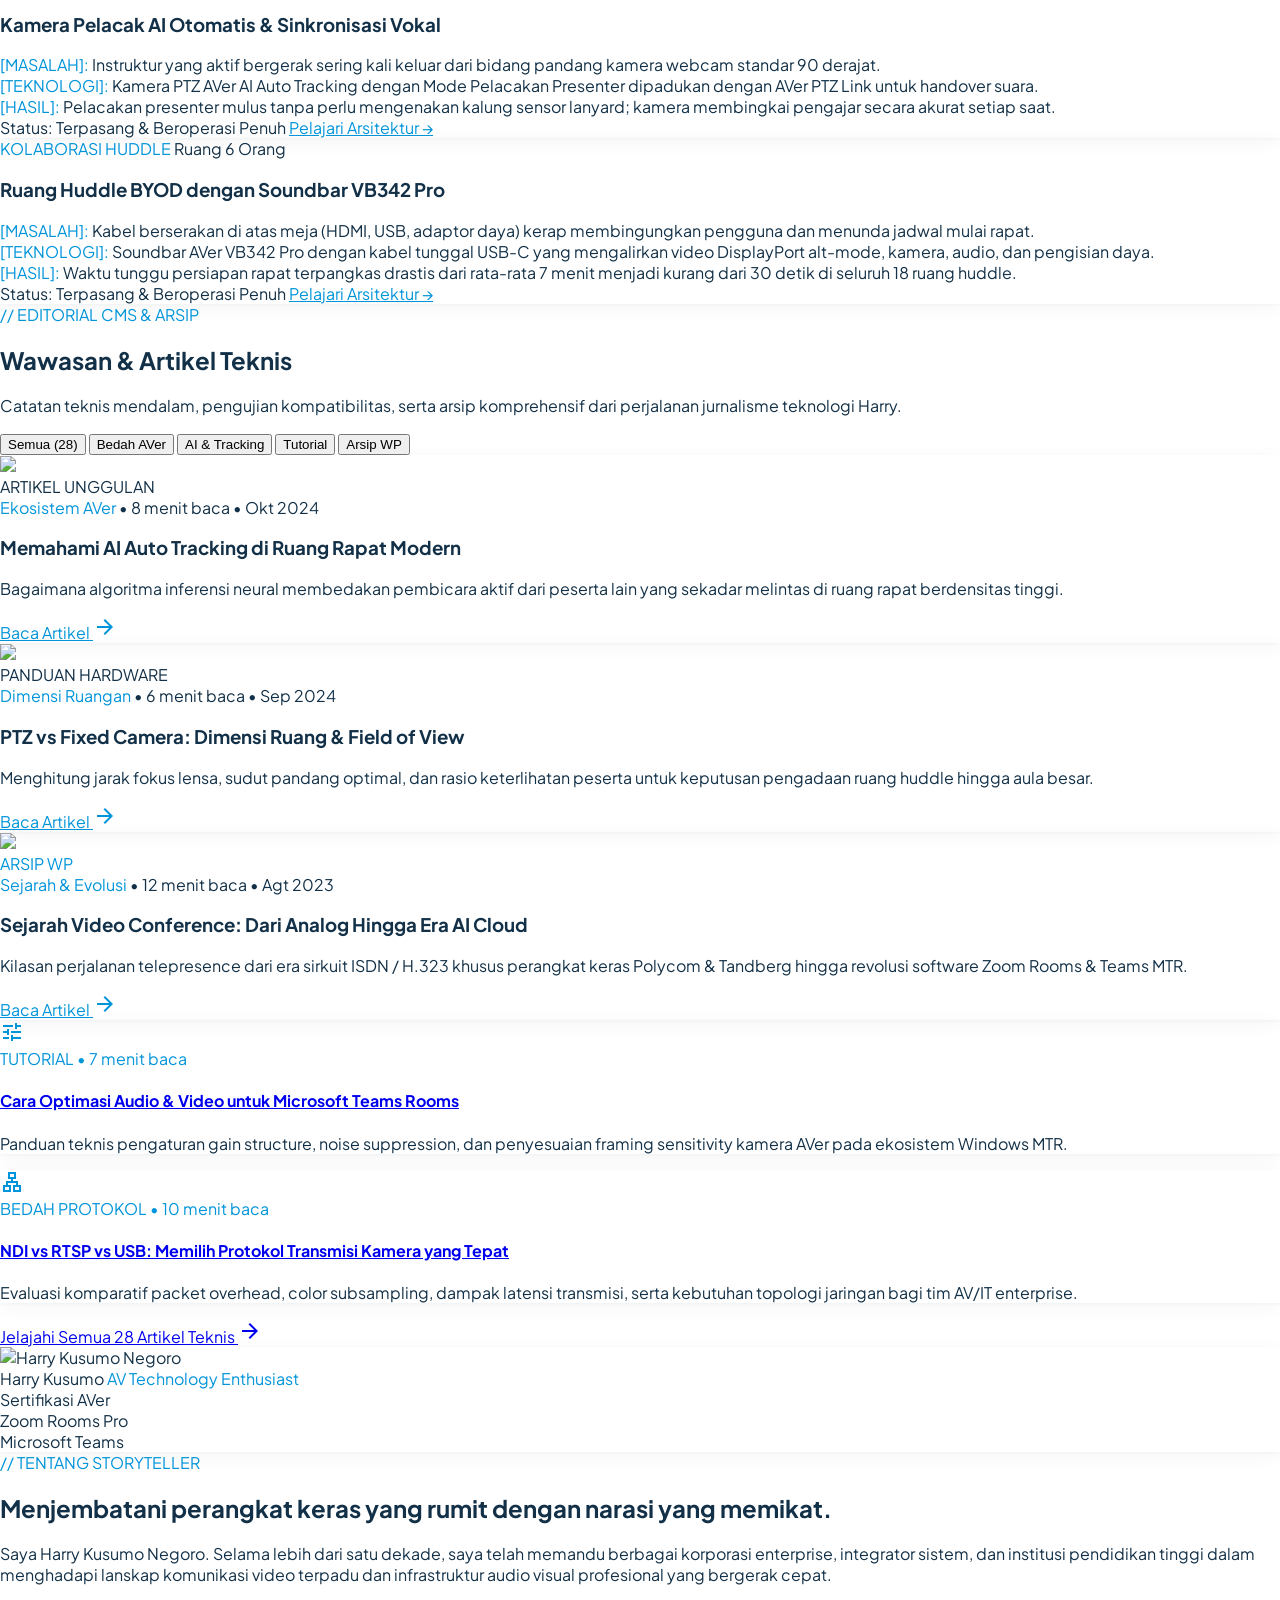
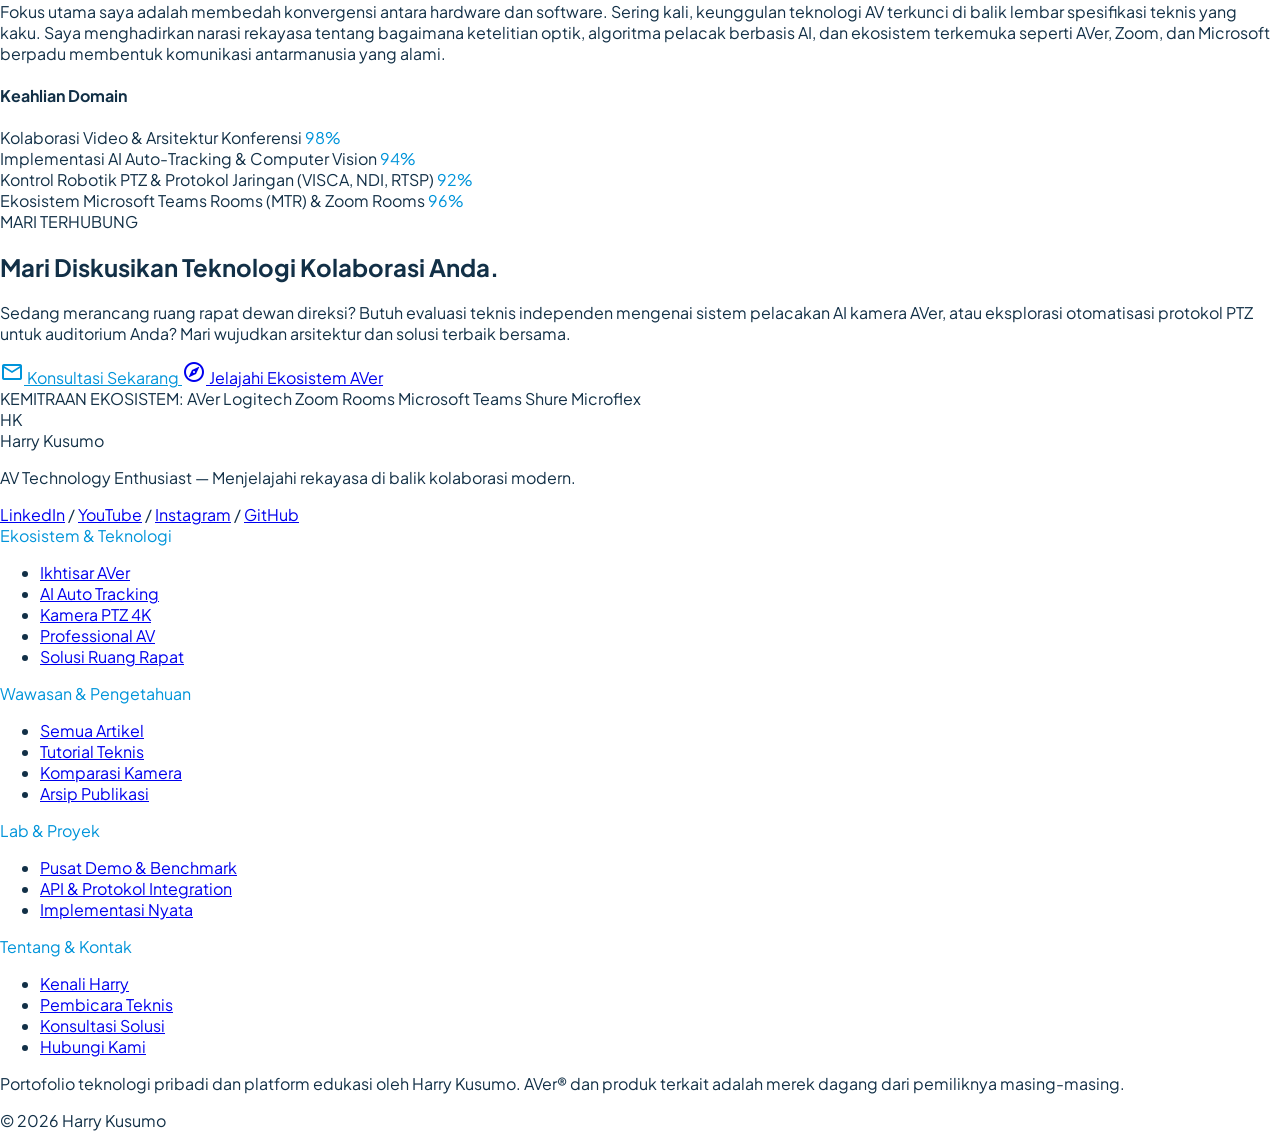
==== commit 104b5916: "refactor: remove Harry's Lab section from index.html and update section mapping markdown" ====
--- a/index.html
+++ b/index.html
@@ -762,122 +762,7 @@
 </div>
 </div>
 </section>
-<!-- 8. LAB HARRY (TITIK TEMU HARDWARE DAN SOFTWARE) -->
-<section class="w-full py-24 bg-bg-light-alt border-b border-border-clean" id="aver-experience">
-<div class="max-w-7xl mx-auto px-6 lg:px-12">
-<div class="text-center max-w-3xl mx-auto mb-16">
-<div class="inline-flex items-center gap-2 px-3.5 py-1.5 rounded-full bg-bg-ice border border-border-clean mb-4 shadow-sm">
-<span class="w-2 h-2 rounded-full bg-primary animate-pulse"></span>
-<span class="font-code text-xs font-semibold text-primary uppercase tracking-wider">INSIDE THE AVER EXPERIENCE</span>
-</div>
-<h2 class="font-headline font-bold text-3xl sm:text-5xl text-dark-navy mb-4 tracking-tight">
-Inside the AVer Experience
-</h2>
-<p class="font-body text-base sm:text-lg text-slate-body leading-relaxed">
-Memahami bagaimana teknologi mentransformasi cara manusia bertemu, berkolaborasi, dan berkomunikasi secara alami dalam ekosistem kerja modern.
-</p>
-</div>
-<div class="relative mb-16 rounded-2xl overflow-hidden bg-white border border-border-clean card-clean-shadow group">
-<div class="relative w-full aspect-video sm:aspect-[16/9] overflow-hidden bg-bg-light-alt">
-<img alt="Bright, modern, sunlit enterprise meeting boardroom featuring an AVer PTZ professional video conference camera mounted beneath an ultra-wide digital interactive display" class="w-full h-full object-cover object-center group-hover:scale-105 transition-transform duration-300" src="https://lh3.googleusercontent.com/aida-public/[base64]">
-<div class="absolute inset-0 bg-gradient-to-t from-dark-navy/60 via-transparent to-transparent pointer-events-none"></div>
-<div class="absolute top-6 left-6 inline-flex items-center gap-2 px-3 py-1.5 rounded-full bg-white/95 backdrop-blur-md border border-border-clean text-dark-navy shadow-sm">
-<span class="material-symbols-outlined text-primary text-[18px]">videocam</span>
-<span class="font-code text-xs font-bold uppercase tracking-wider">AI TRACKING</span>
-</div>
-<div class="absolute top-6 right-6 inline-flex items-center gap-2 px-3 py-1.5 rounded-full bg-white/95 backdrop-blur-md border border-border-clean text-dark-navy shadow-sm">
-<span class="material-symbols-outlined text-primary text-[18px]">groups</span>
-<span class="font-code text-xs font-bold uppercase tracking-wider">VIDEO COLLABORATION</span>
-</div>
-<div class="absolute bottom-6 left-6 hidden sm:inline-flex items-center gap-2 px-3 py-1.5 rounded-full bg-white/95 backdrop-blur-md border border-border-clean text-dark-navy shadow-sm">
-<span class="material-symbols-outlined text-primary text-[18px]">meeting_room</span>
-<span class="font-code text-xs font-bold uppercase tracking-wider">MEETING ROOM</span>
-</div>
-<div class="absolute bottom-6 right-6 inline-flex items-center gap-2 px-3 py-1.5 rounded-full bg-white/95 backdrop-blur-md border border-border-clean text-dark-navy shadow-sm">
-<span class="material-symbols-outlined text-primary text-[18px]">sensors</span>
-<span class="font-code text-xs font-bold uppercase tracking-wider">PROFESSIONAL AV</span>
-</div>
 
-</div>
-</div>
-<div class="grid grid-cols-1 md:grid-cols-2 lg:grid-cols-4 gap-6 mb-12">
-<div class="bg-white rounded-xl p-6 border border-border-clean card-clean-shadow card-hover-shadow flex flex-col justify-between group">
-<div>
-<div class="flex items-center justify-between mb-4">
-<div class="w-10 h-10 rounded-lg bg-bg-ice border border-border-clean text-primary flex items-center justify-center font-headline font-bold text-sm group-hover:bg-primary group-hover:text-white transition-colors">
-01
-</div>
-<span class="material-symbols-outlined text-primary text-[24px]">videocam</span>
-</div>
-<h3 class="font-headline font-bold text-lg text-dark-navy mb-2">Video Collaboration</h3>
-<p class="font-body text-xs sm:text-sm text-slate-body leading-relaxed">
-Jelajahi bagaimana kamera dan solusi video AVer menghadirkan pengalaman rapat yang lebih imersif dan setara bagi seluruh partisipan.
-</p>
-</div>
-<div class="mt-4 pt-3 border-t border-border-clean/60 font-code text-xs font-semibold text-primary flex items-center gap-1">
-<span class="">Kamera &amp; Optik Presisi</span>
-</div>
-</div>
-<div class="bg-white rounded-xl p-6 border border-border-clean card-clean-shadow card-hover-shadow flex flex-col justify-between group">
-<div>
-<div class="flex items-center justify-between mb-4">
-<div class="w-10 h-10 rounded-lg bg-bg-ice border border-border-clean text-primary flex items-center justify-center font-headline font-bold text-sm group-hover:bg-primary group-hover:text-white transition-colors">
-02
-</div>
-<span class="material-symbols-outlined text-primary text-[24px]">psychology</span>
-</div>
-<h3 class="font-headline font-bold text-lg text-dark-navy mb-2">AI &amp; Intelligent Tracking</h3>
-<p class="font-body text-xs sm:text-sm text-slate-body leading-relaxed">
-Pelajari bagaimana pelacakan cerdas menjaga presenter tetap berada dalam bidikan secara alami tanpa perlunya kalung sensor atau pengaturan manual.
-</p>
-</div>
-<div class="mt-4 pt-3 border-t border-border-clean/60 font-code text-xs font-semibold text-primary flex items-center gap-1">
-<span class="">Pelacakan Responsif</span>
-</div>
-</div>
-<div class="bg-white rounded-xl p-6 border border-border-clean card-clean-shadow card-hover-shadow flex flex-col justify-between group">
-<div>
-<div class="flex items-center justify-between mb-4">
-<div class="w-10 h-10 rounded-lg bg-bg-ice border border-border-clean text-primary flex items-center justify-center font-headline font-bold text-sm group-hover:bg-primary group-hover:text-white transition-colors">
-03
-</div>
-<span class="material-symbols-outlined text-primary text-[24px]">meeting_room</span>
-</div>
-<h3 class="font-headline font-bold text-lg text-dark-navy mb-2">Meeting Room Solutions</h3>
-<p class="font-body text-xs sm:text-sm text-slate-body leading-relaxed">
-Pahami sinergi kamera, tata suara, display, dan platform kolaborasi yang terintegrasi secara modular sesuai skala ruangan Anda.
-</p>
-</div>
-<div class="mt-4 pt-3 border-t border-border-clean/60 font-code text-xs font-semibold text-primary flex items-center gap-1">
-<span class="">Integrasi End-to-End</span>
-</div>
-</div>
-<div class="bg-white rounded-xl p-6 border border-border-clean card-clean-shadow card-hover-shadow flex flex-col justify-between group">
-<div>
-<div class="flex items-center justify-between mb-4">
-<div class="w-10 h-10 rounded-lg bg-bg-ice border border-border-clean text-primary flex items-center justify-center font-headline font-bold text-sm group-hover:bg-primary group-hover:text-white transition-colors">
-04
-</div>
-<span class="material-symbols-outlined text-primary text-[24px]">hub</span>
-</div>
-<h3 class="font-headline font-bold text-lg text-dark-navy mb-2">Connected Ecosystem</h3>
-<p class="font-body text-xs sm:text-sm text-slate-body leading-relaxed">
-Solusi AVer yang terhubung mulus dengan platform kolaborasi modern seperti Zoom Rooms dan Microsoft Teams Rooms demi fleksibilitas total.
-</p>
-</div>
-<div class="mt-4 pt-3 border-t border-border-clean/60 font-code text-xs font-semibold text-primary flex items-center gap-1">
-<span class="">Kompatibilitas Global</span>
-</div>
-</div>
-</div>
-<div class="flex justify-center">
-<a class="inline-flex items-center gap-2 px-8 py-3.5 rounded-lg bg-primary text-white font-headline text-sm font-semibold hover:bg-primary-dark transition-all shadow-md hover:shadow-primary/25" href="#aver-ecosystem">
-<span class="">Jelajahi Solusi Teknologi AVer</span>
-<span class="material-symbols-outlined text-[18px]">arrow_forward</span>
-</a>
-</div>
-</div>
-</section>
 <!-- 9. PROYEK & IMPLEMENTASI DUNIA NYATA -->
 <section class="w-full py-24 bg-white border-b border-border-clean" id="projects">
 <div class="max-w-7xl mx-auto px-6 lg:px-12">
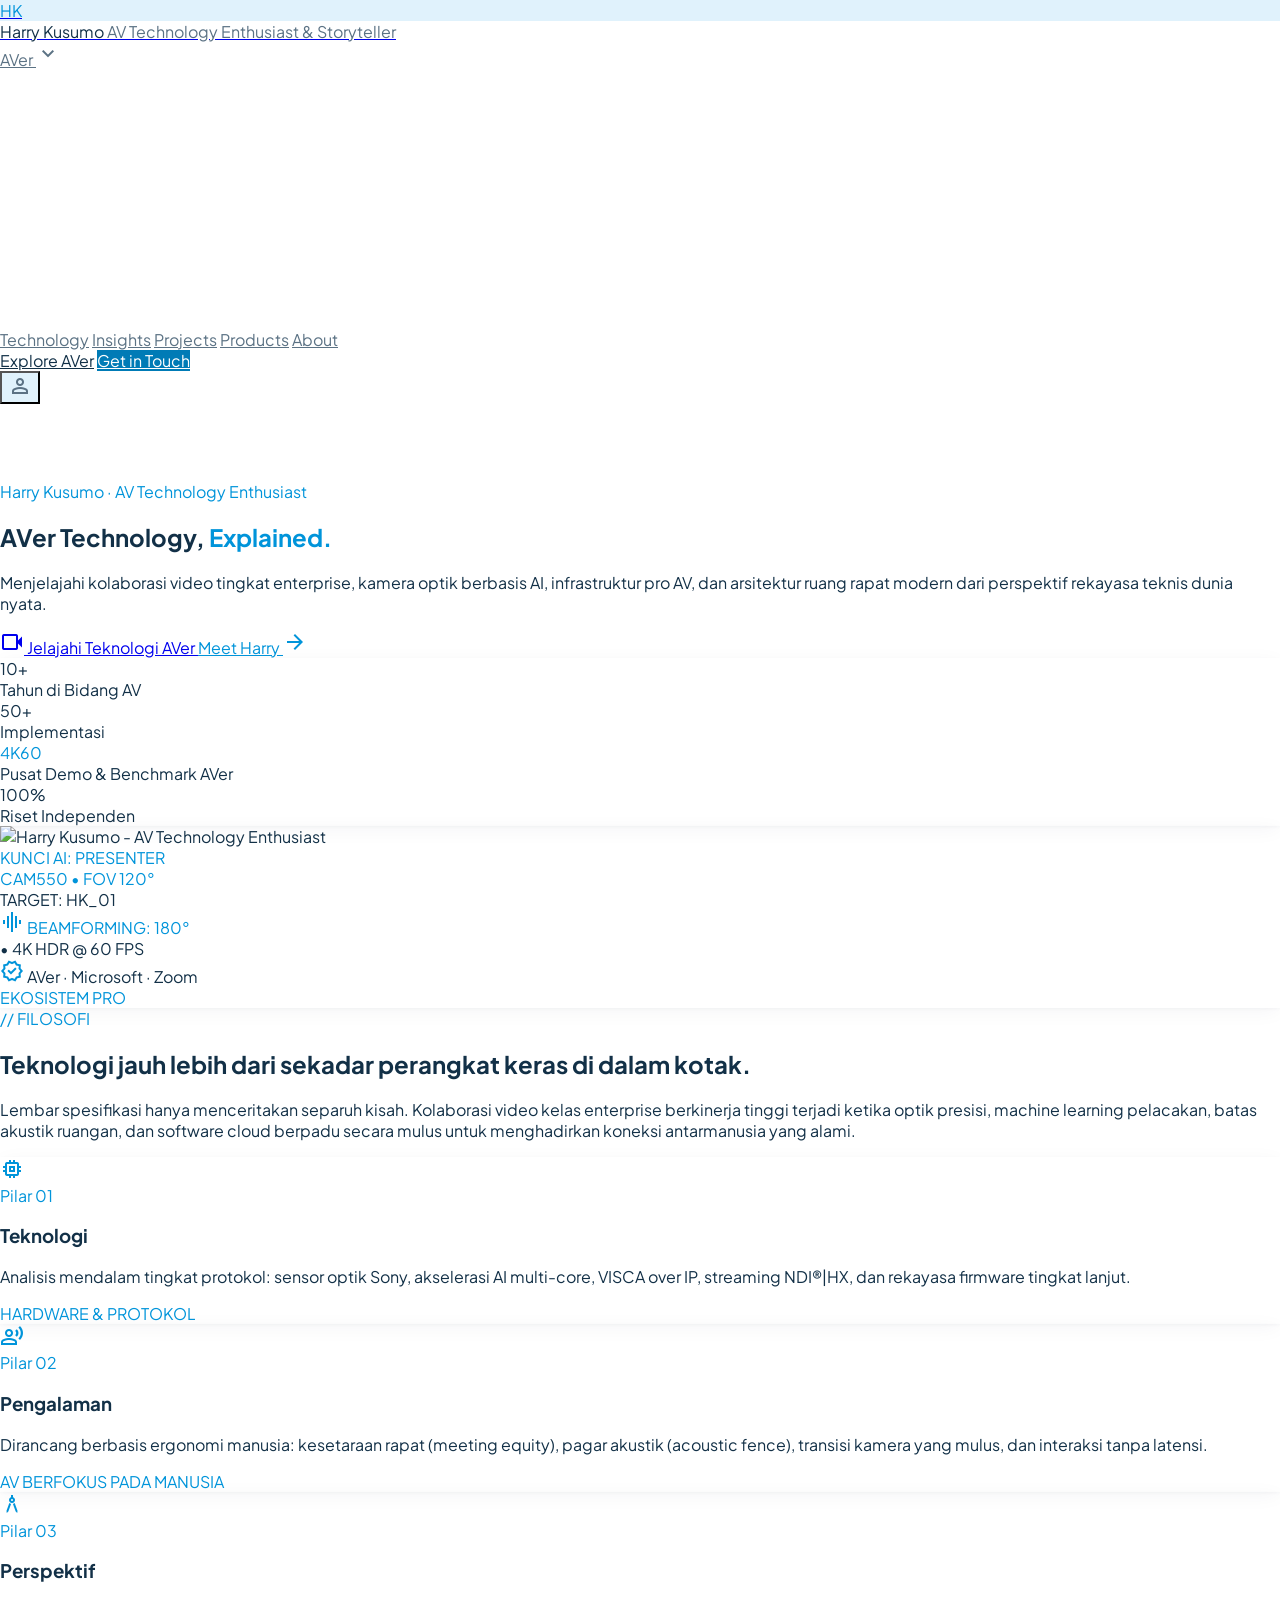
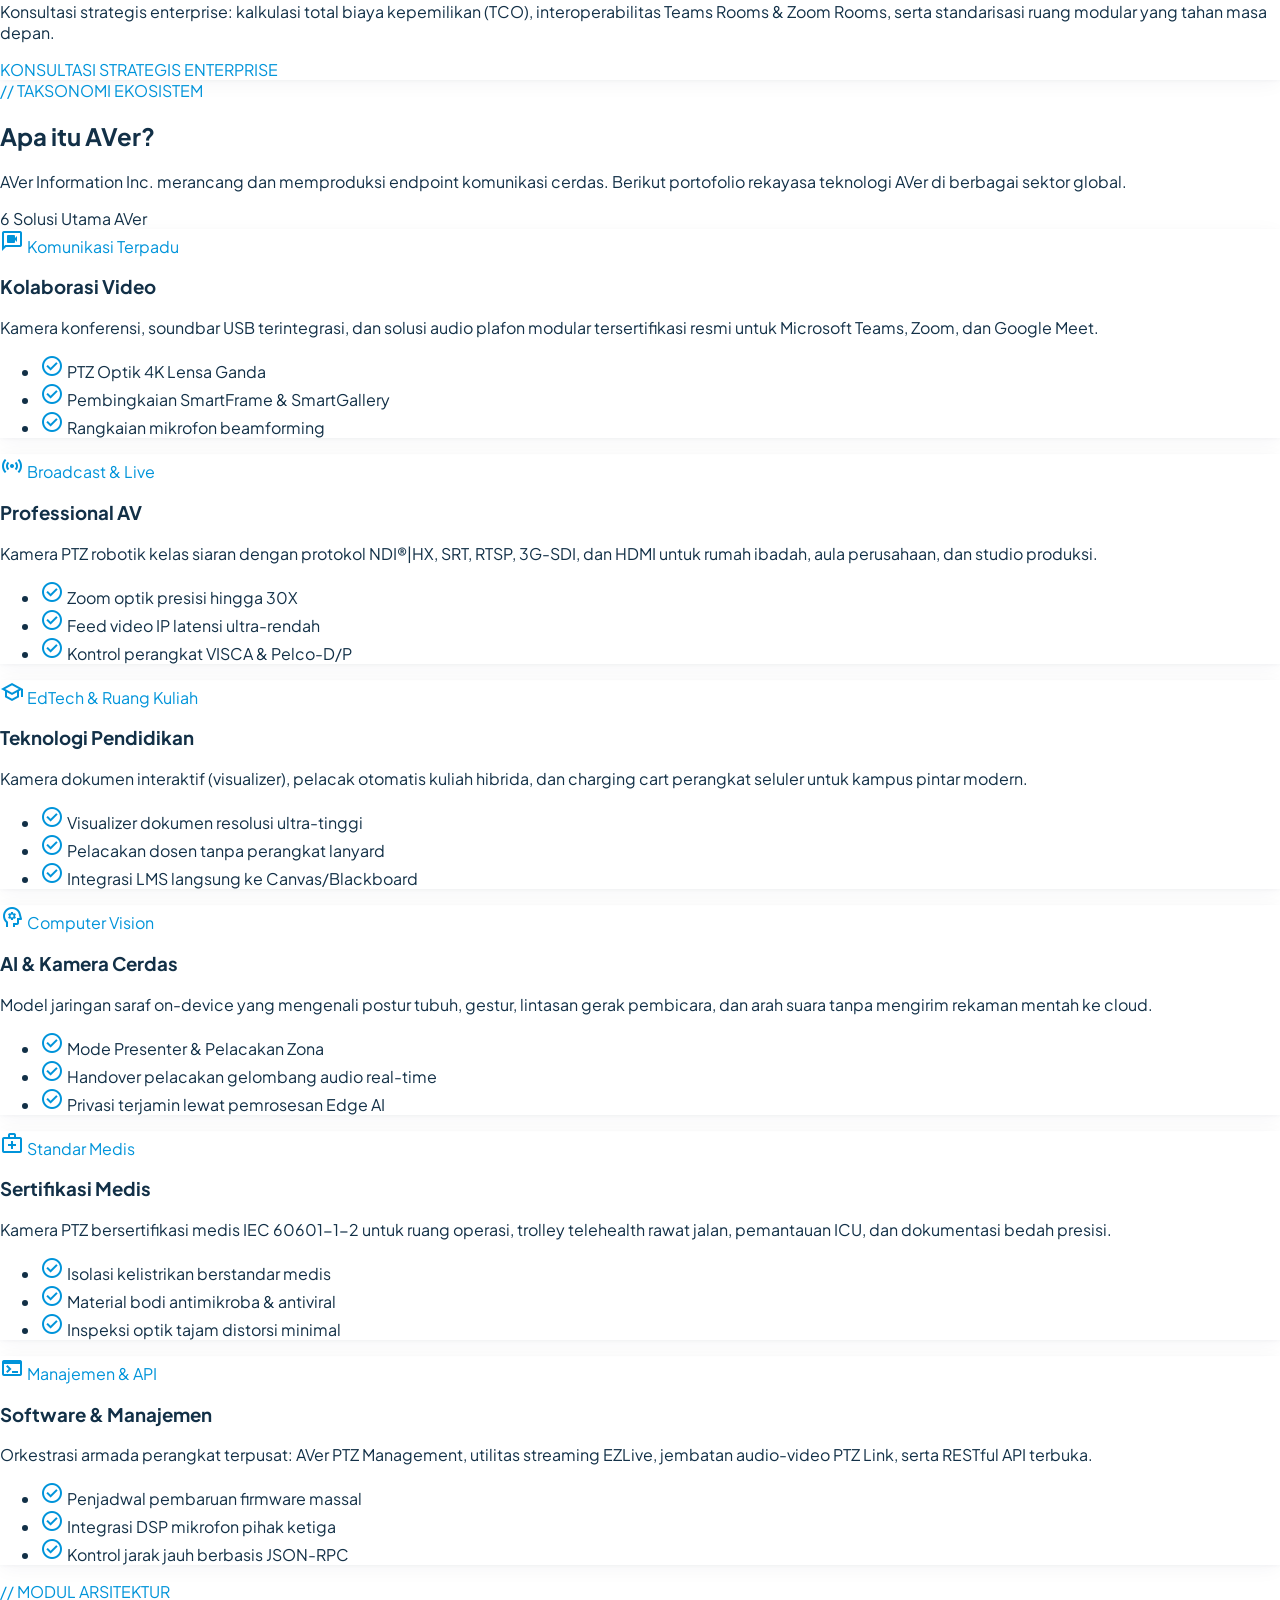
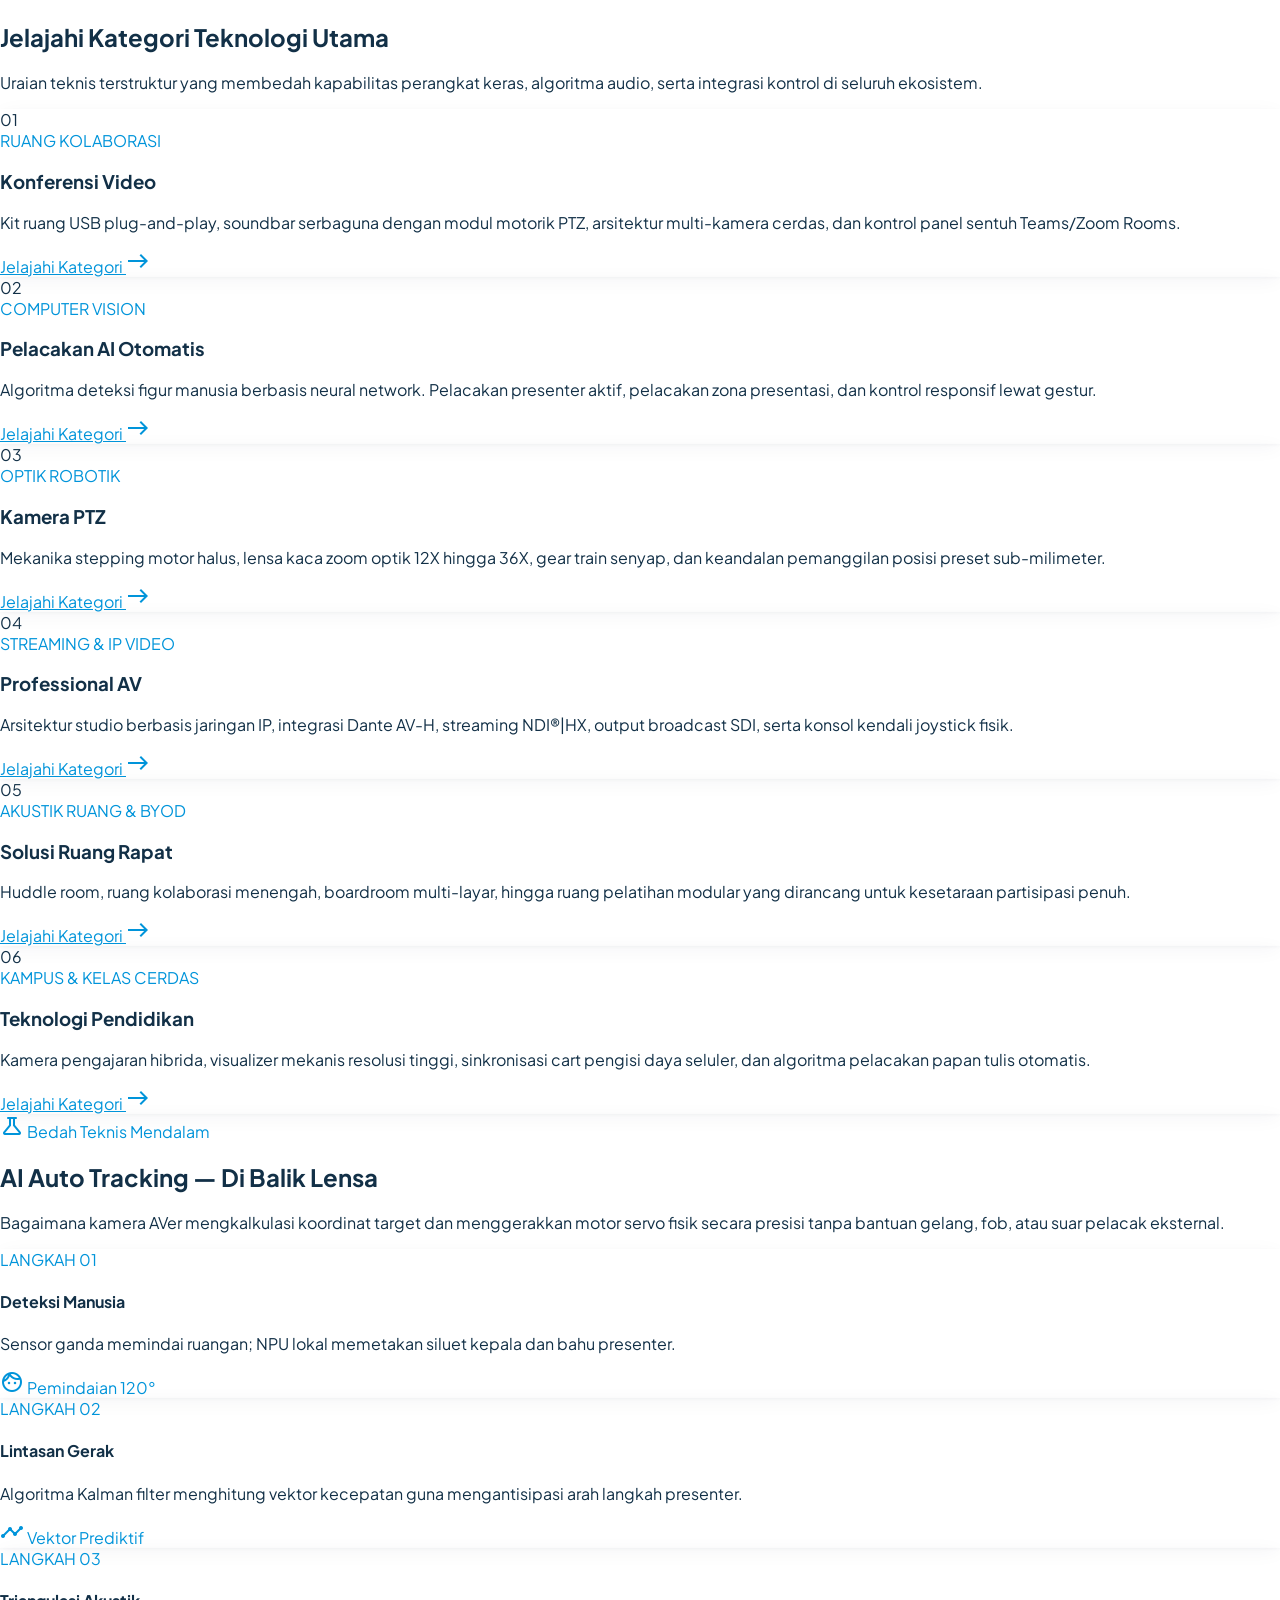
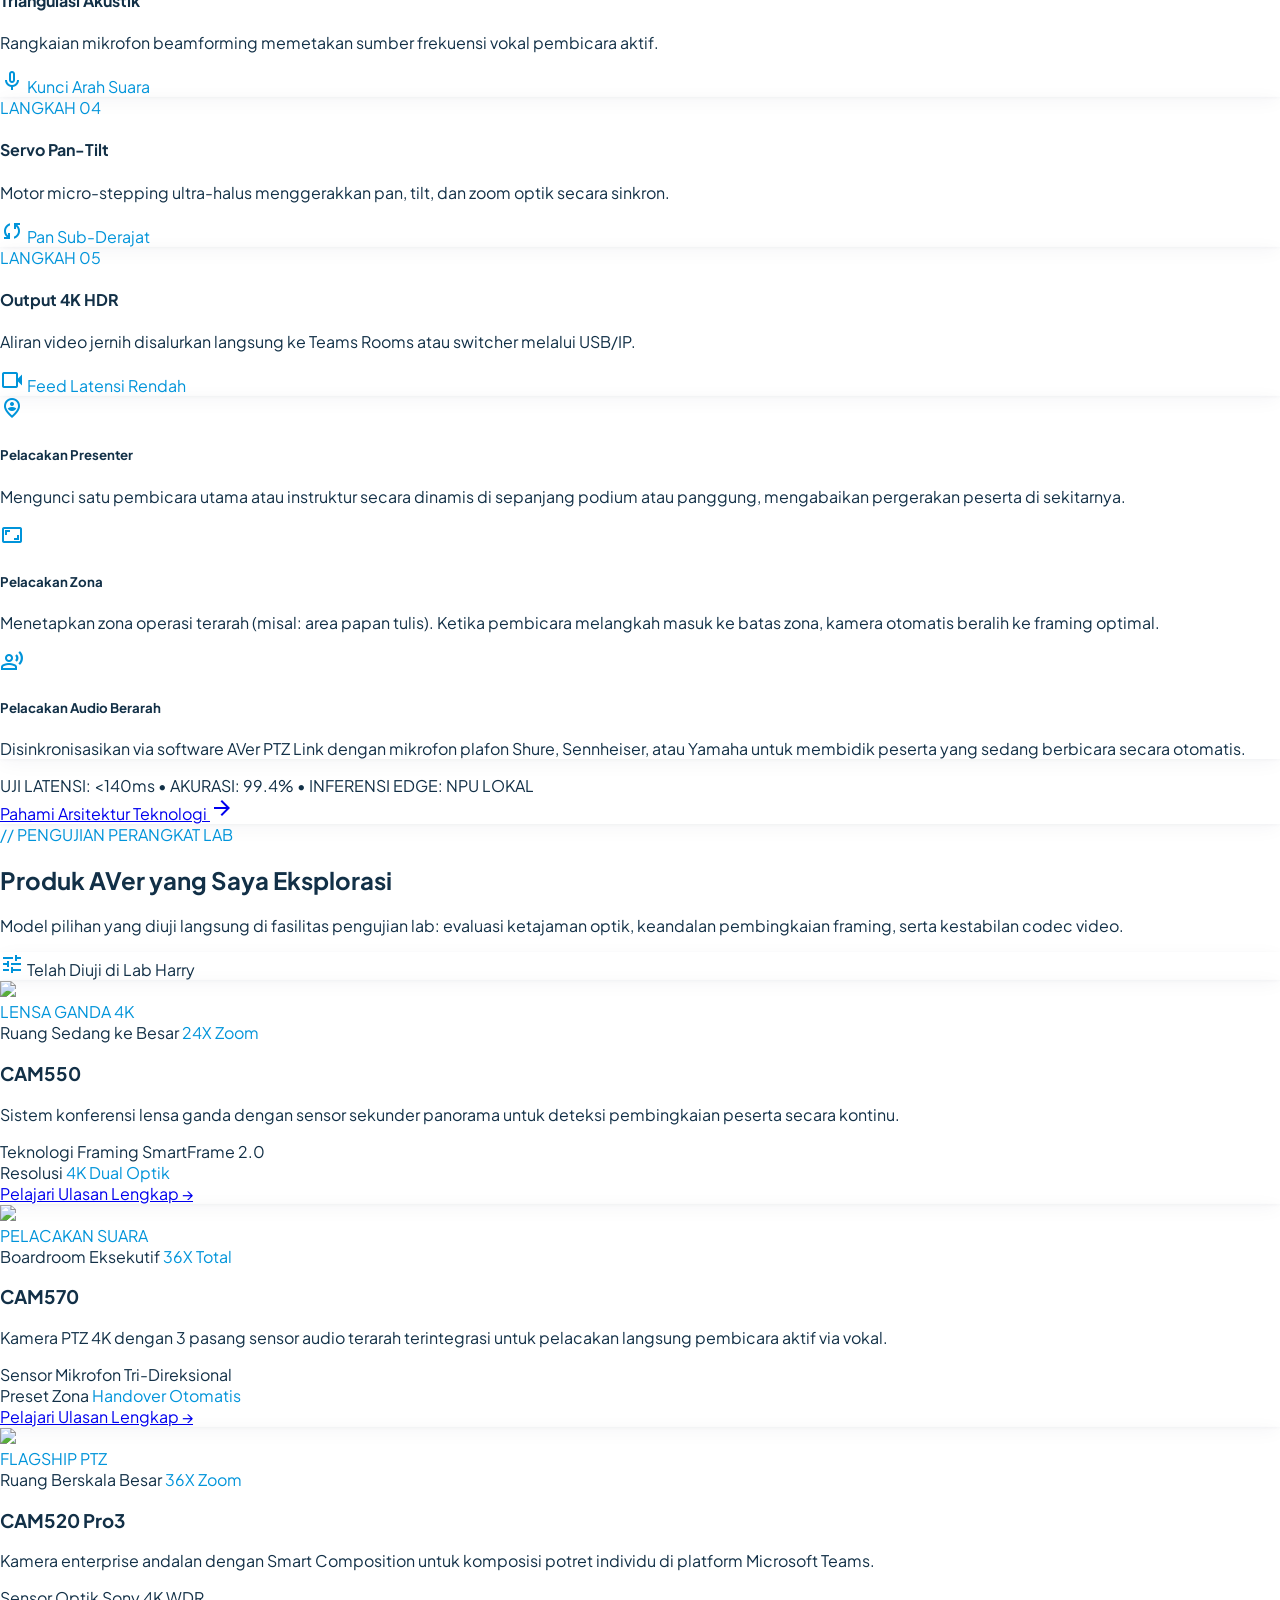
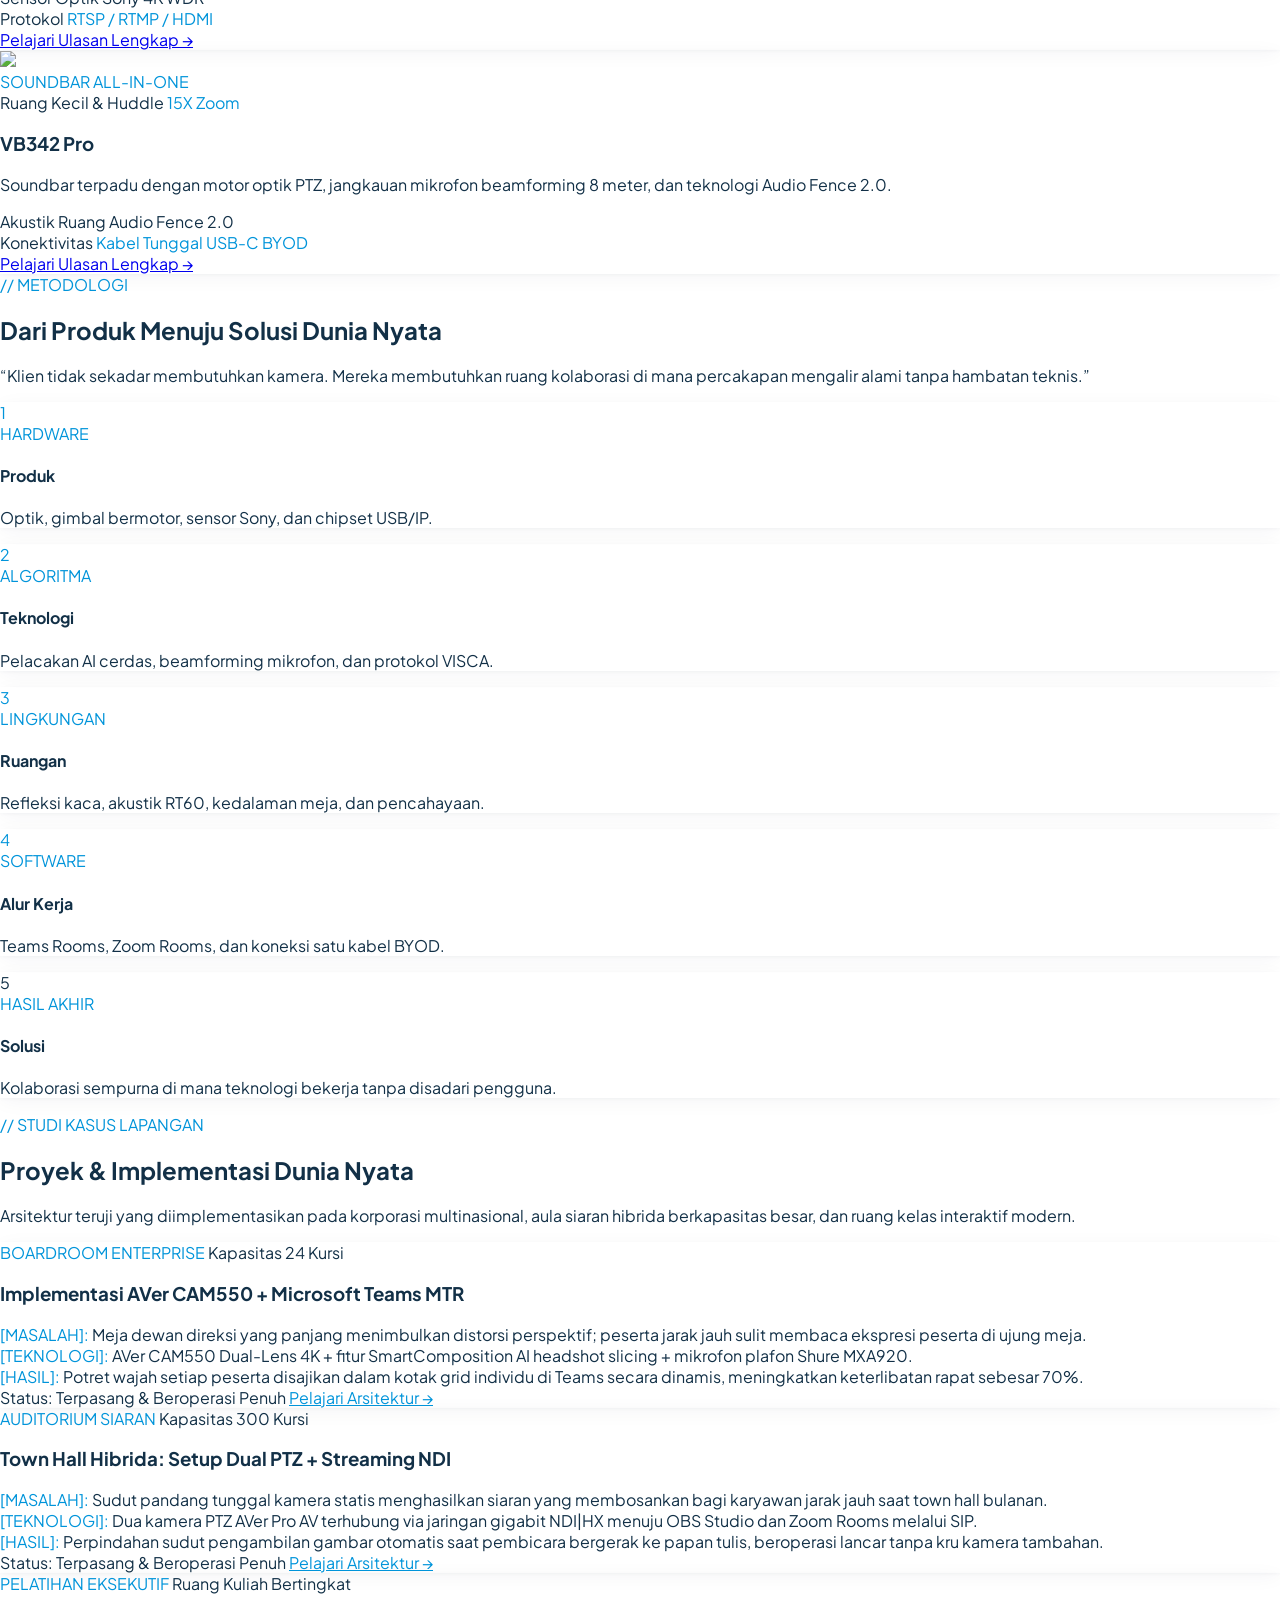
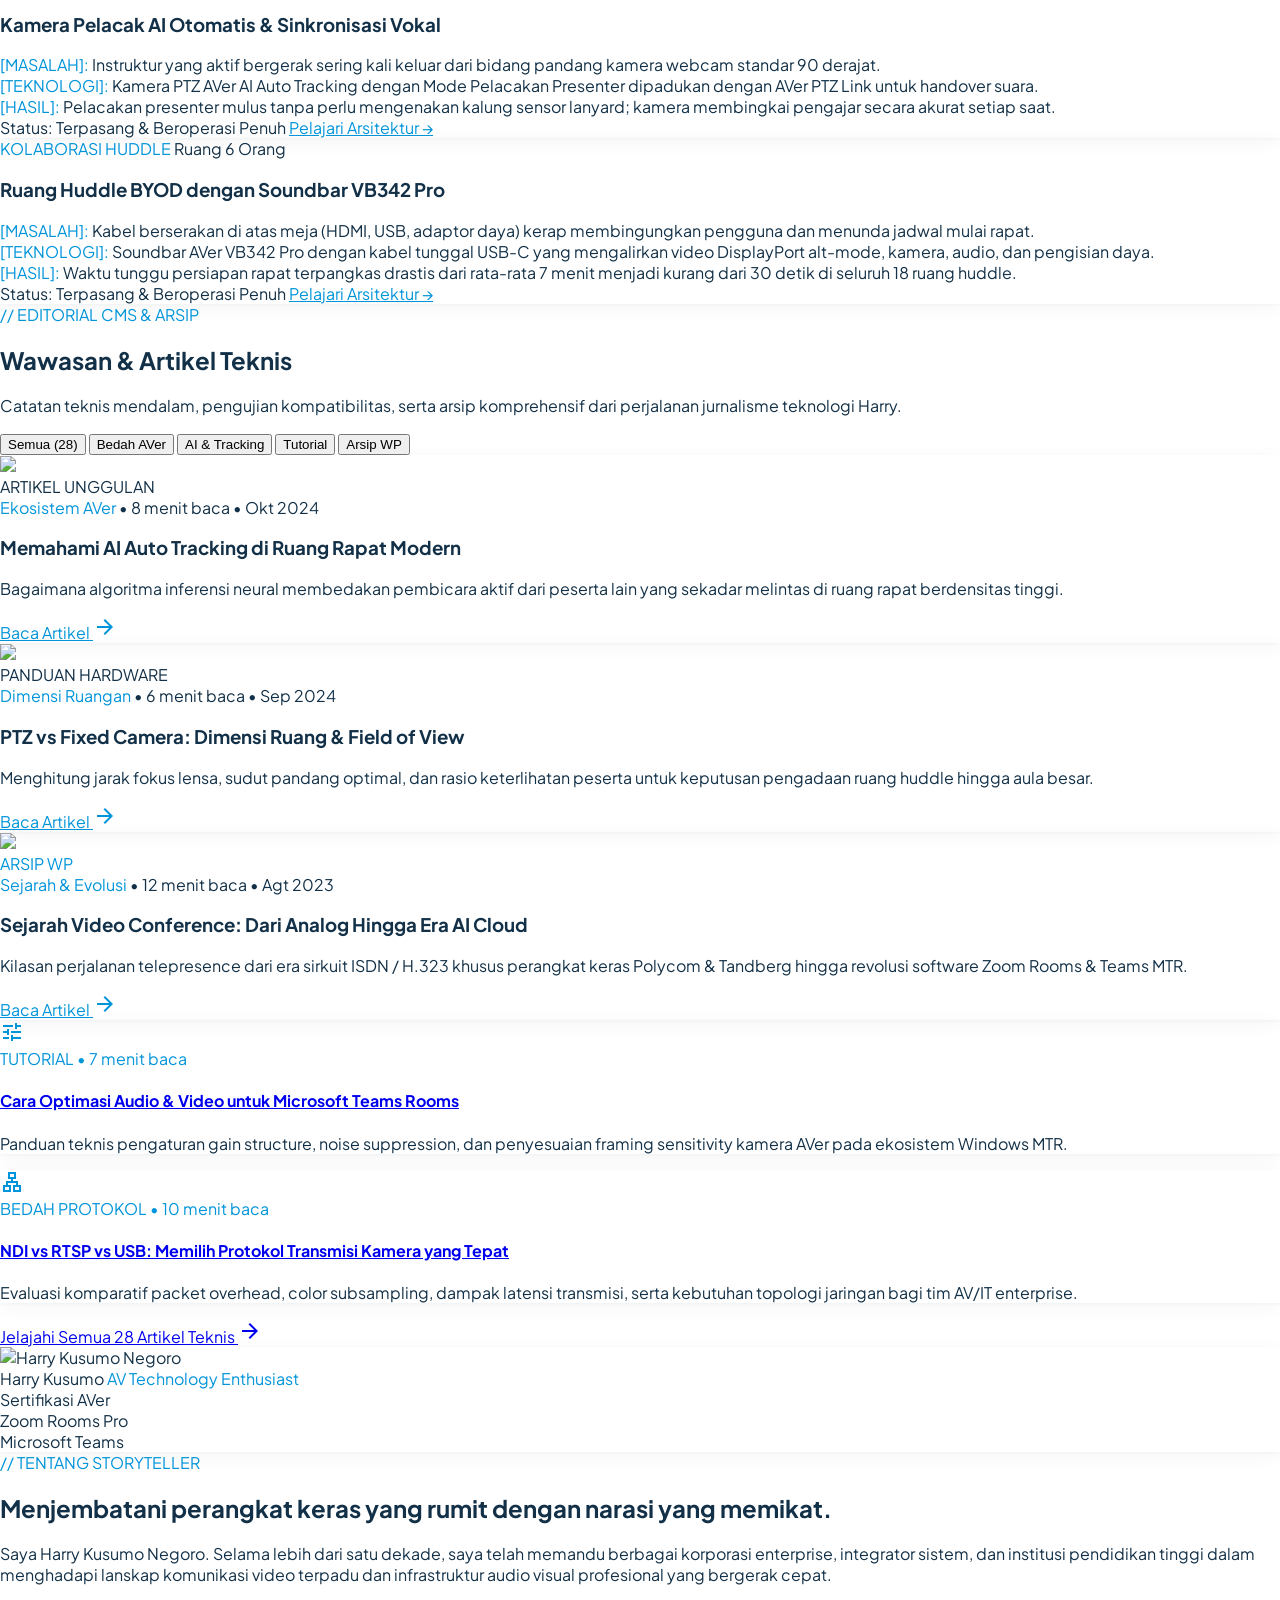
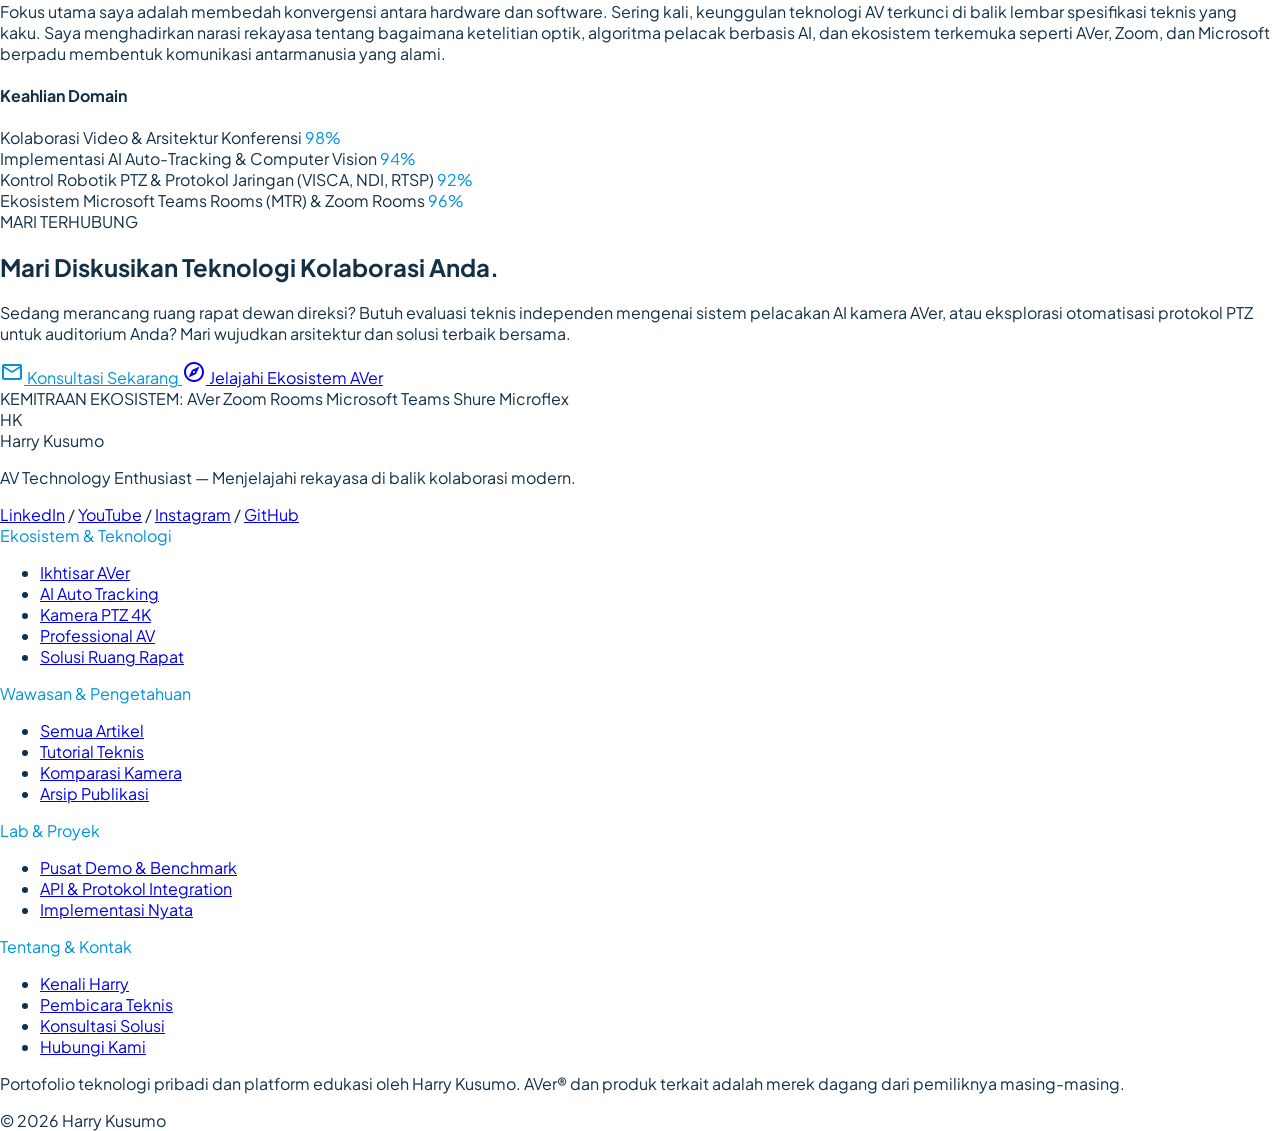
==== commit d8a57b06: "refactor: remove Logitech from ecosystem partners in index.html" ====
--- a/index.html
+++ b/index.html
@@ -1171,7 +1171,6 @@
 <div class="mt-16 pt-10 border-t border-white/20 flex flex-wrap items-center justify-center gap-8 md:gap-14 opacity-90">
 <span class="font-code text-xs text-white/70 uppercase tracking-widest">KEMITRAAN EKOSISTEM:</span>
 <span class="font-headline text-base font-bold tracking-tight">AVer</span>
-<span class="font-headline text-base font-bold tracking-tight">Logitech</span>
 <span class="font-headline text-base font-bold tracking-tight">Zoom Rooms</span>
 <span class="font-headline text-base font-bold tracking-tight">Microsoft Teams</span>
 <span class="font-headline text-base font-bold tracking-tight">Shure Microflex</span>
